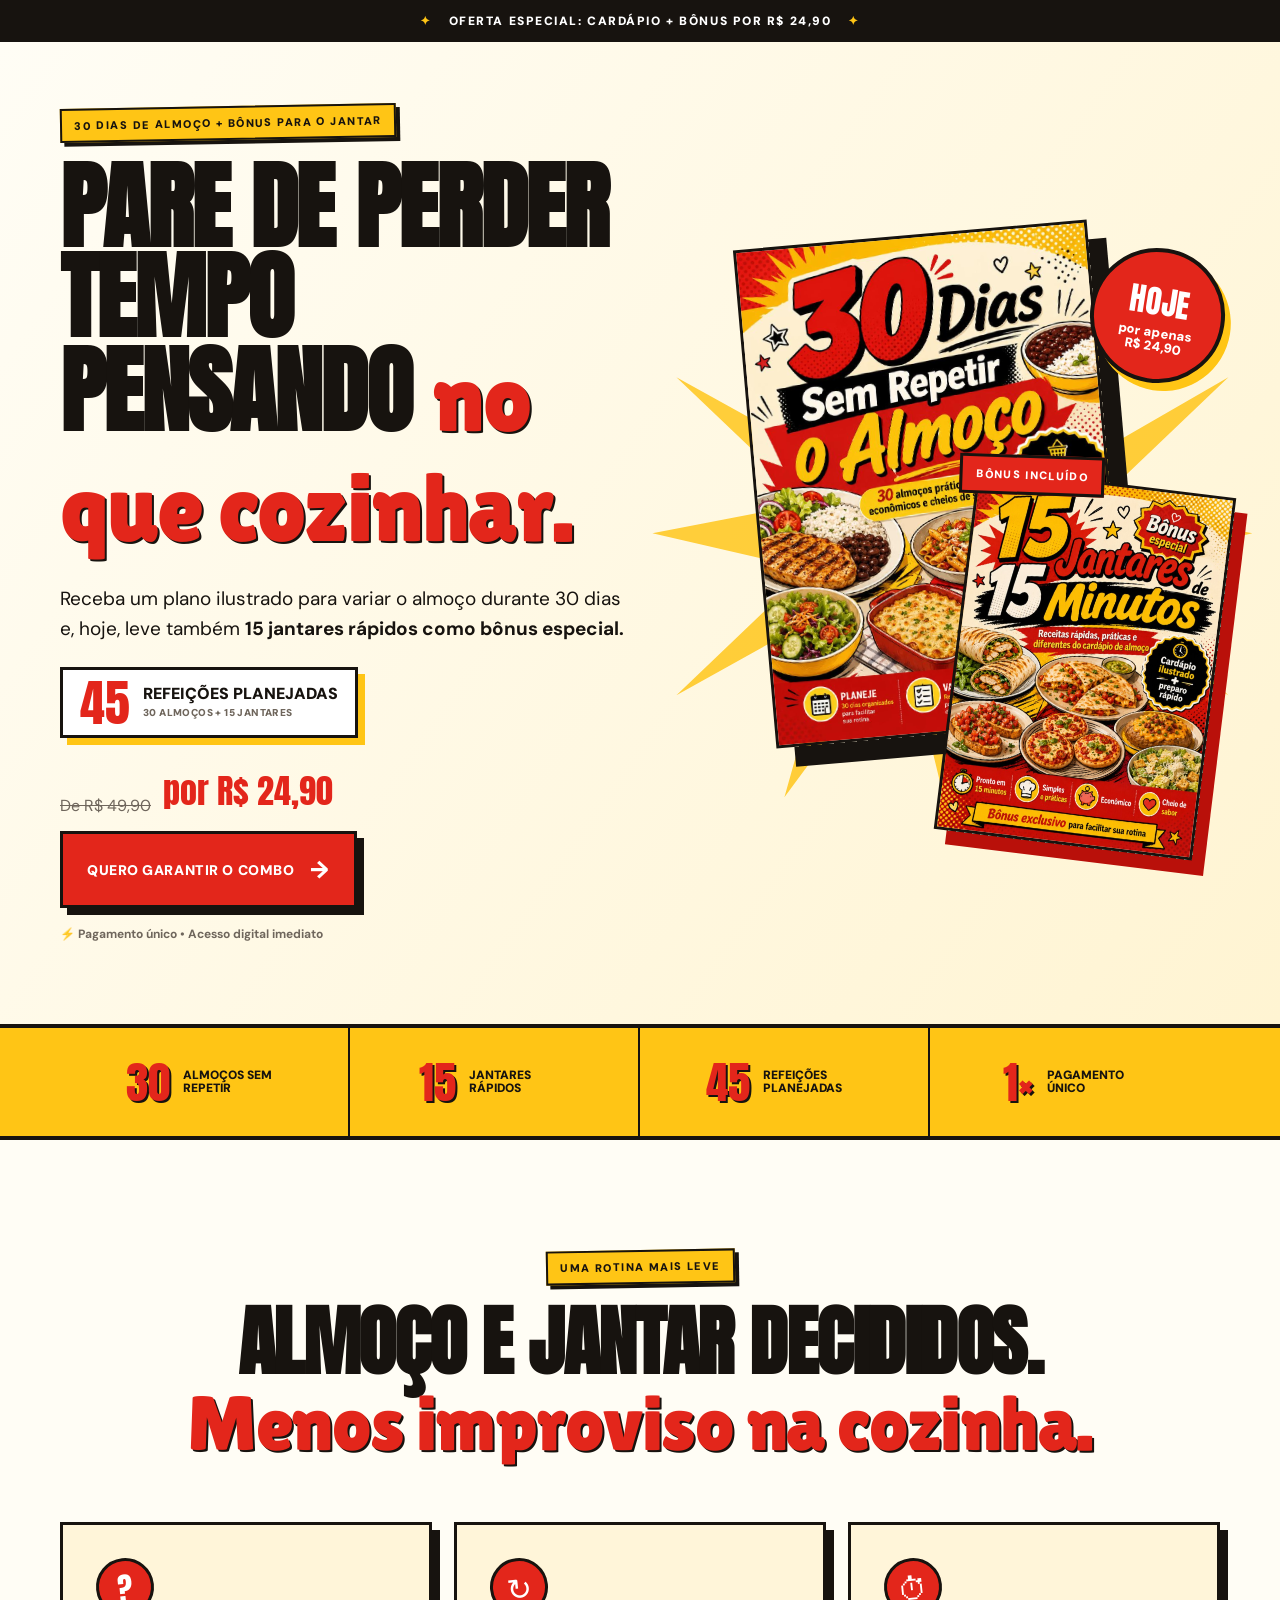
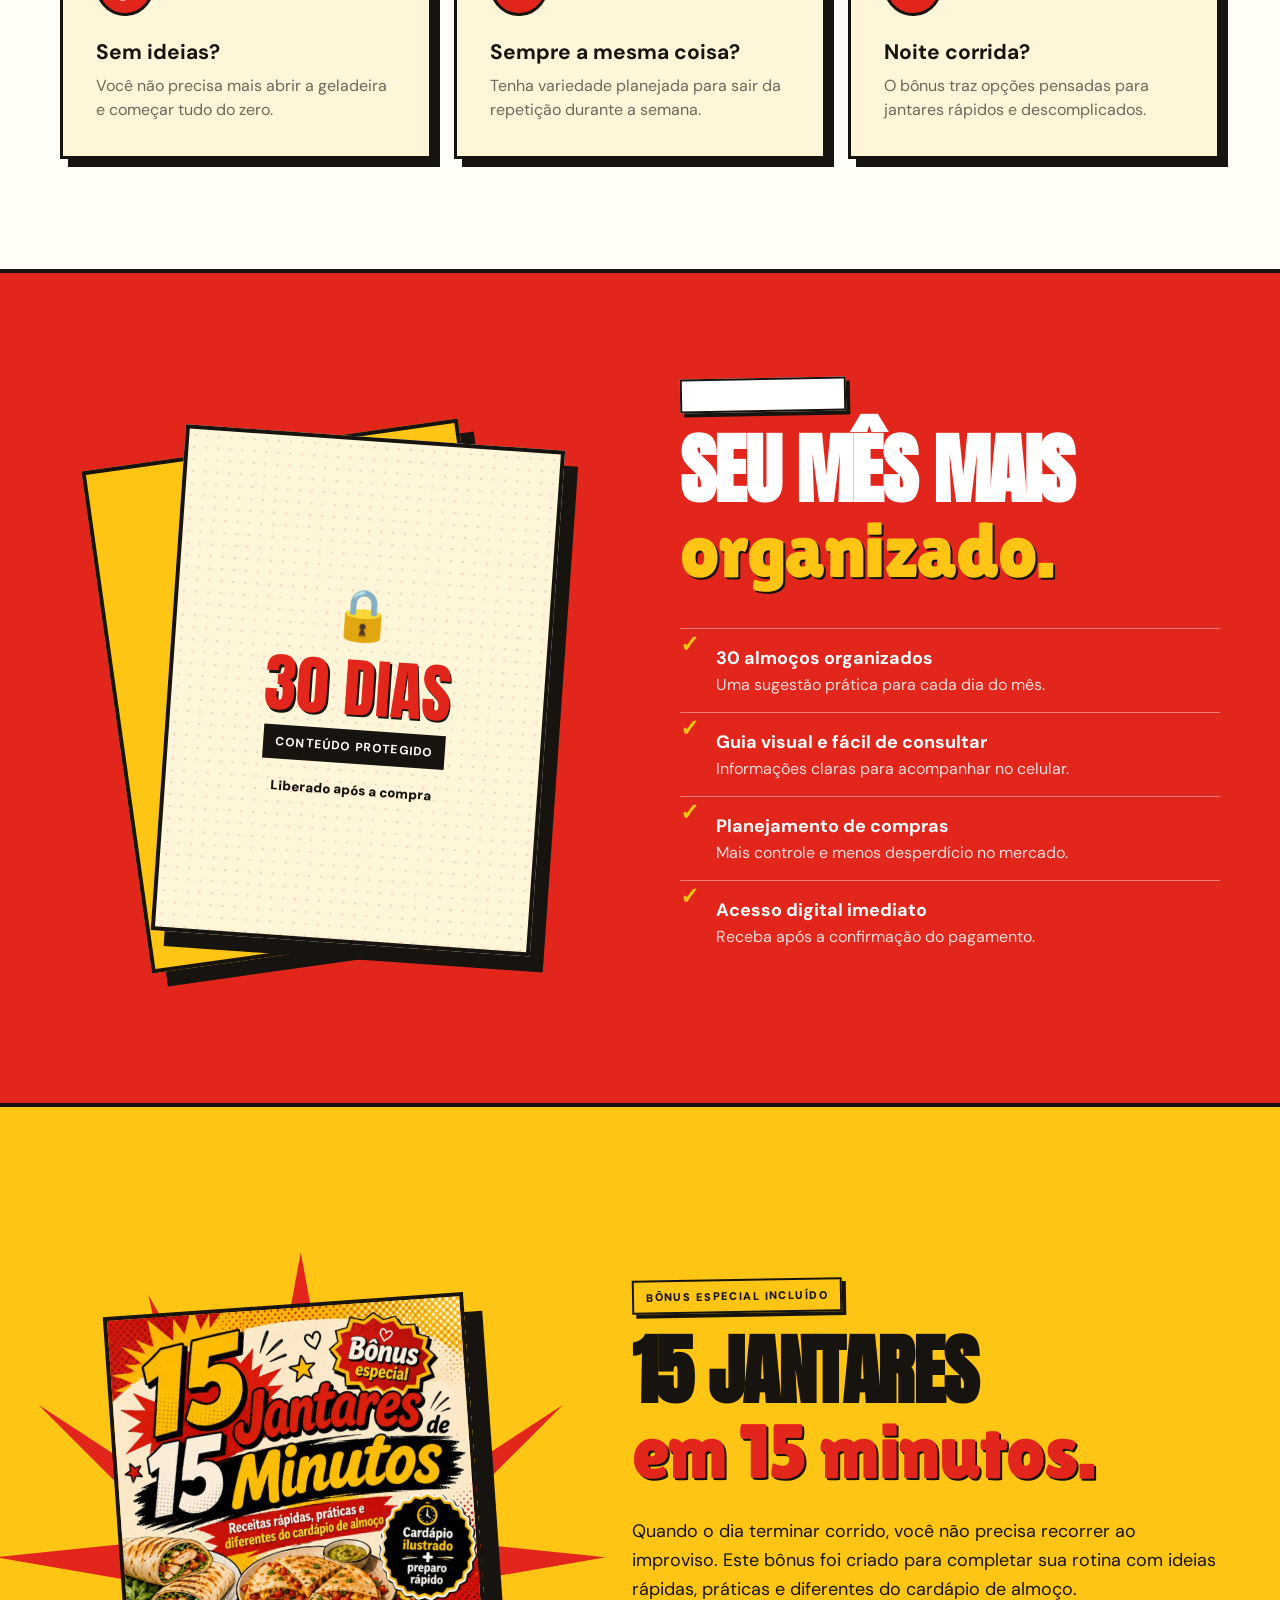
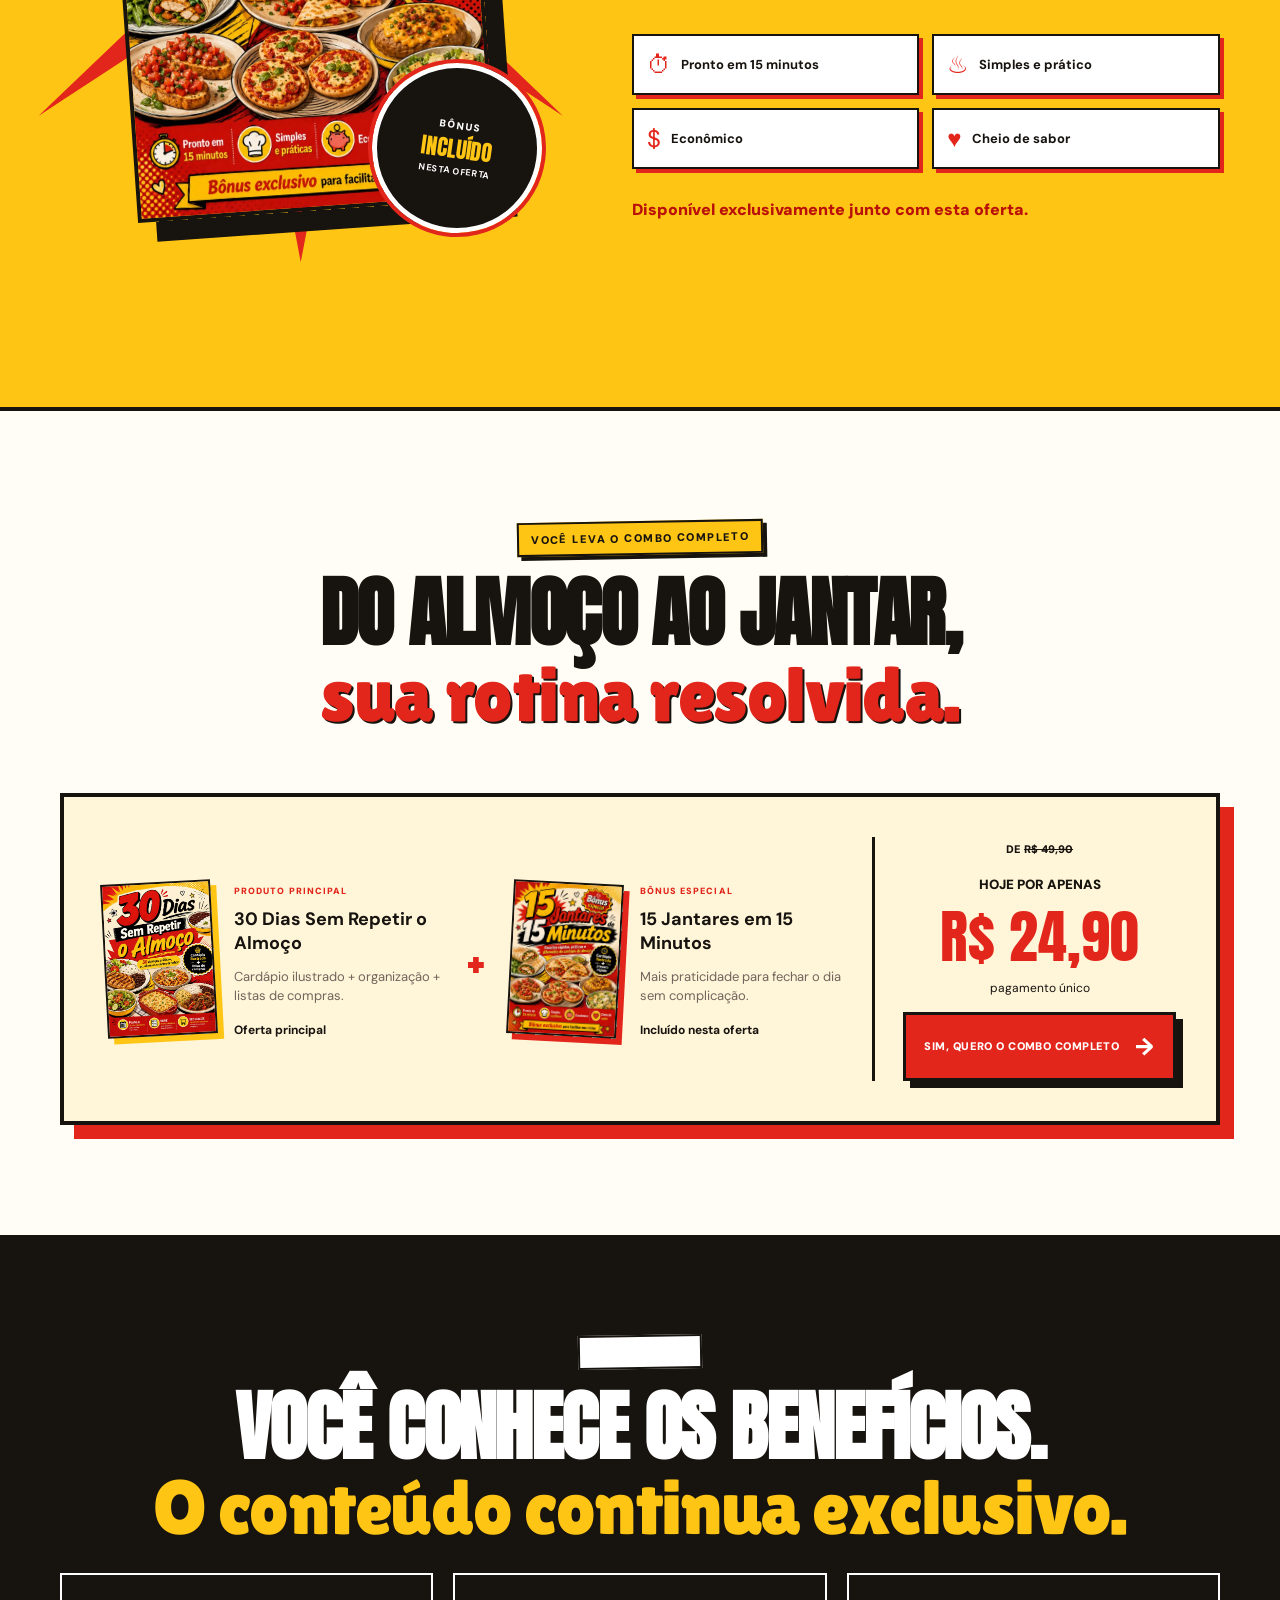
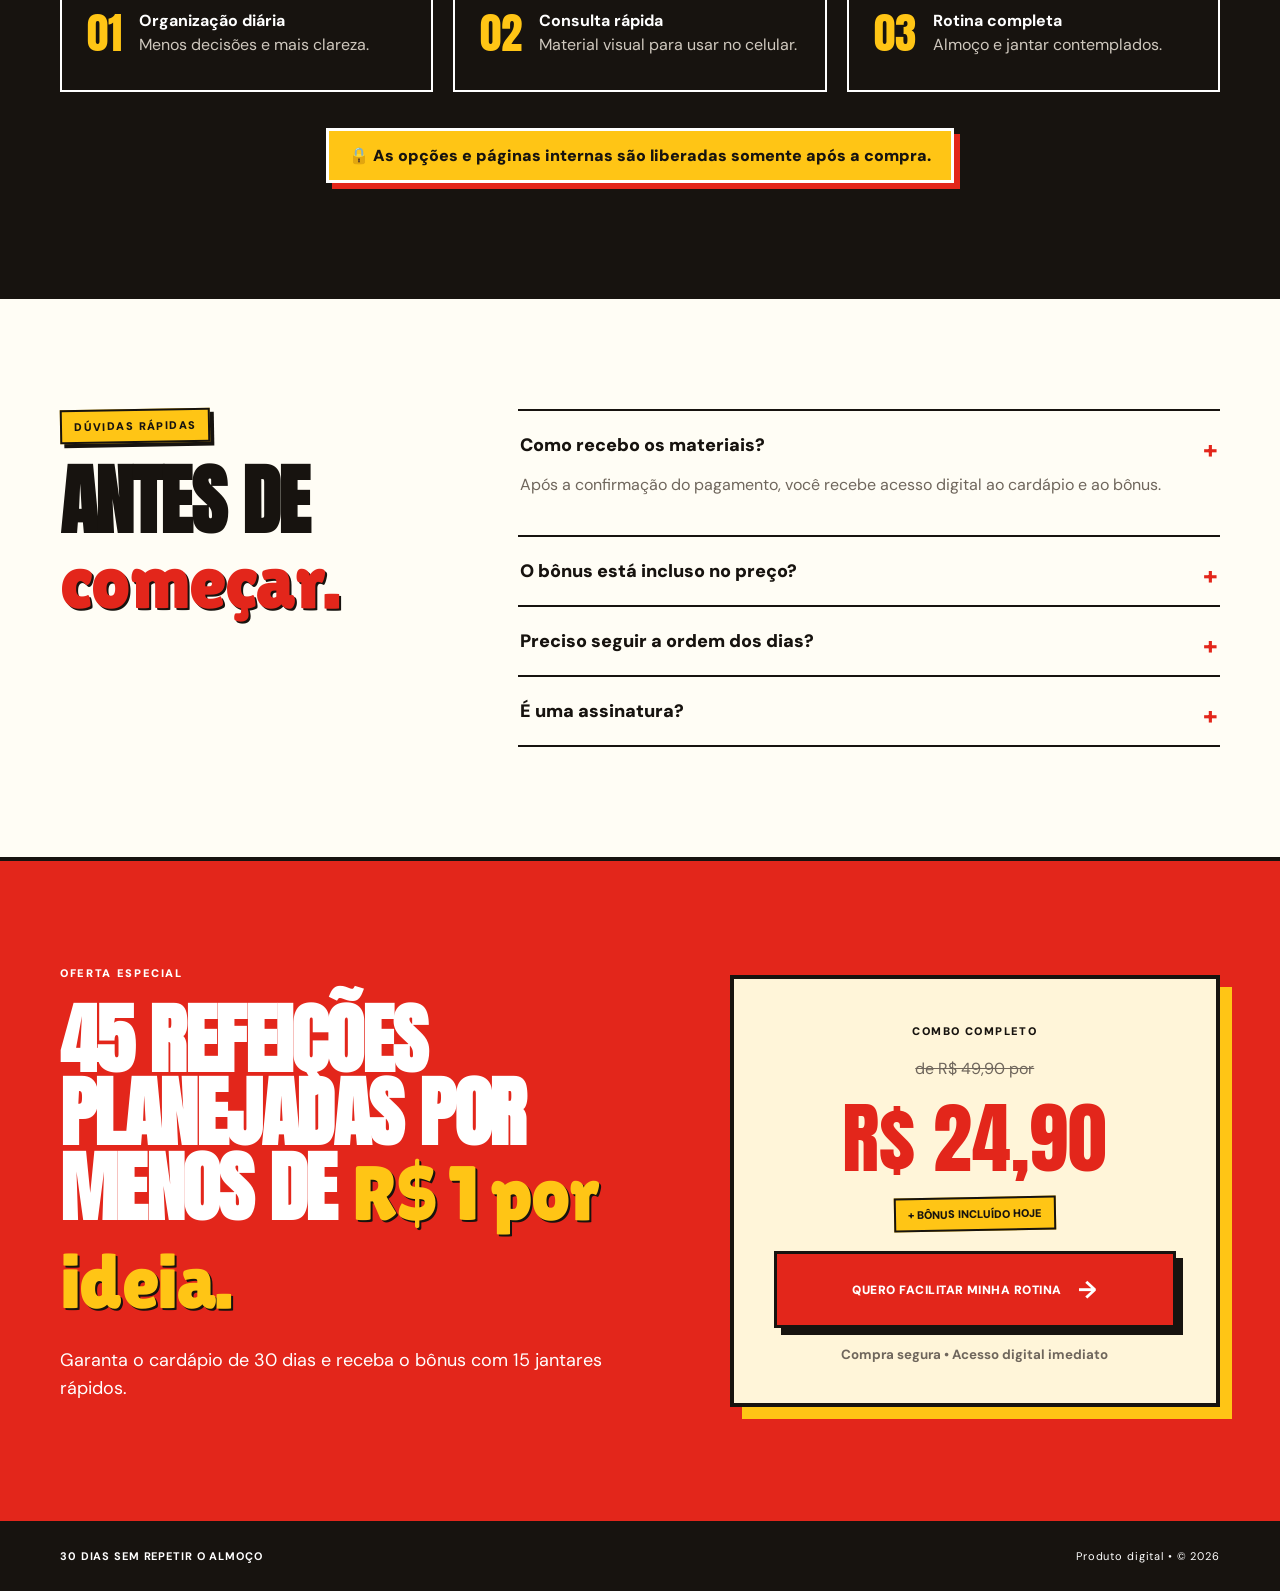
==== index.html @ ffab562c "Update index.html" ====
<!doctype html>
<html lang="pt-BR">
<head>
  <meta charset="UTF-8">
  <meta name="viewport" content="width=device-width,initial-scale=1">
  <meta name="description" content="30 almoços sem repetir + bônus especial com 15 jantares em 15 minutos por R$ 24,90.">
  <meta name="theme-color" content="#e3261b">
  <title>30 Dias Sem Repetir o Almoço + Bônus Especial</title>
  <link rel="stylesheet" href="style.css">
</head>
<body>
  <!-- Meta Pixel Code -->
<script>
!function(f,b,e,v,n,t,s)
{if(f.fbq)return;n=f.fbq=function(){n.callMethod?
n.callMethod.apply(n,arguments):n.queue.push(arguments)};
if(!f._fbq)f._fbq=n;n.push=n;n.loaded=!0;n.version='2.0';
n.queue=[];t=b.createElement(e);t.async=!0;
t.src=v;s=b.getElementsByTagName(e)[0];
s.parentNode.insertBefore(t,s)}(window, document,'script',
'https://connect.facebook.net/en_US/fbevents.js');
fbq('init', '1559883709101573');
fbq('track', 'PageView');
</script>
<noscript><img height="1" width="1" style="display:none"
src="https://www.facebook.com/tr?id=1559883709101573&ev=PageView&noscript=1"
/></noscript>
<!-- End Meta Pixel Code -->
<main>
  <div class="topbar"><span>✦</span> OFERTA ESPECIAL: CARDÁPIO + BÔNUS POR R$ 24,90 <span>✦</span></div>

  <section class="hero">
    <div class="shell hero-grid">
      <div class="hero-copy">
        <div class="eyebrow">30 DIAS DE ALMOÇO + BÔNUS PARA O JANTAR</div>
        <h1>Pare de perder tempo pensando <em>no que cozinhar.</em></h1>
        <p class="lead">Receba um plano ilustrado para variar o almoço durante 30 dias e, hoje, leve também <strong>15 jantares rápidos como bônus especial.</strong></p>
        <div class="bundle-pill"><b>45</b><span>refeições planejadas<br><small>30 almoços + 15 jantares</small></span></div>
        <div class="price-line"><span>De R$ 49,90</span><strong>por R$ 24,90</strong></div>
        <a class="cta" href="https://pay.cakto.com.br/3cv8ib2_1023496" target="" rel="noreferrer">QUERO GARANTIR O COMBO <span>→</span></a>
        <p class="microcopy">⚡ Pagamento único • Acesso digital imediato</p>
      </div>
      <div class="product-stack" aria-label="Cardápio principal e bônus especial">
        <div class="burst"></div>
        <figure class="product main-product"><img src="assets/cardapio-30-dias.jpg" alt="Capa do Cardápio 30 Dias Sem Repetir o Almoço"></figure>
        <figure class="product bonus-product"><span class="gift-label">BÔNUS INCLUÍDO</span><img src="assets/bonus-15-jantares.jpg" alt="Capa do bônus 15 Jantares de 15 Minutos"></figure>
        <div class="today-sticker"><b>HOJE</b><span>por apenas<br>R$ 24,90</span></div>
      </div>
    </div>
  </section>

  <section class="proof-bar"><div class="shell proof-grid"><div><b>30</b><span>almoços sem repetir</span></div><div><b>15</b><span>jantares rápidos</span></div><div><b>45</b><span>refeições planejadas</span></div><div><b>1×</b><span>pagamento único</span></div></div></section>

  <section class="pain shell section">
    <div class="section-kicker">UMA ROTINA MAIS LEVE</div>
    <h2>Almoço e jantar decididos.<br><em>Menos improviso na cozinha.</em></h2>
    <div class="pain-grid"><article><span>?</span><h3>Sem ideias?</h3><p>Você não precisa mais abrir a geladeira e começar tudo do zero.</p></article><article><span>↻</span><h3>Sempre a mesma coisa?</h3><p>Tenha variedade planejada para sair da repetição durante a semana.</p></article><article><span>⏱</span><h3>Noite corrida?</h3><p>O bônus traz opções pensadas para jantares rápidos e descomplicados.</p></article></div>
  </section>

  <section class="inside">
    <div class="shell inside-grid">
      <div class="locked-preview"><div class="sheet sheet-back">CONTEÚDO EXCLUSIVO</div><div class="sheet sheet-front"><span>🔒</span><b>30 DIAS</b><strong>CONTEÚDO PROTEGIDO</strong><small>Liberado após a compra</small></div></div>
      <div><div class="section-kicker light">O QUE VOCÊ RECEBE</div><h2>Seu mês mais<br><em>organizado.</em></h2><ul class="check-list"><li><b>30 almoços organizados</b><span>Uma sugestão prática para cada dia do mês.</span></li><li><b>Guia visual e fácil de consultar</b><span>Informações claras para acompanhar no celular.</span></li><li><b>Planejamento de compras</b><span>Mais controle e menos desperdício no mercado.</span></li><li><b>Acesso digital imediato</b><span>Receba após a confirmação do pagamento.</span></li></ul></div>
    </div>
  </section>

  <section class="bonus-section">
    <div class="shell bonus-grid">
      <div class="bonus-art"><div class="bonus-rays"></div><img src="assets/bonus-15-jantares.jpg" alt="Bônus especial 15 Jantares de 15 Minutos"><div class="free-tag"><span>BÔNUS</span><strong>INCLUÍDO</strong><b>NESTA OFERTA</b></div></div>
      <div class="bonus-copy"><div class="section-kicker">BÔNUS ESPECIAL INCLUÍDO</div><h2>15 jantares<br><em>em 15 minutos.</em></h2><p class="bonus-lead">Quando o dia terminar corrido, você não precisa recorrer ao improviso. Este bônus foi criado para completar sua rotina com ideias rápidas, práticas e diferentes do cardápio de almoço.</p><div class="bonus-benefits"><div><span>⏱</span><b>Pronto em 15 minutos</b></div><div><span>♨</span><b>Simples e prático</b></div><div><span>$</span><b>Econômico</b></div><div><span>♥</span><b>Cheio de sabor</b></div></div><p class="exclusive-note">Disponível exclusivamente junto com esta oferta.</p></div>
    </div>
  </section>

  <section class="bundle section shell">
    <div class="section-kicker">VOCÊ LEVA O COMBO COMPLETO</div><h2>Do almoço ao jantar,<br><em>sua rotina resolvida.</em></h2>
    <div class="bundle-card">
      <div class="bundle-item"><img src="assets/cardapio-30-dias.jpg" alt="Cardápio principal"><div><small>PRODUTO PRINCIPAL</small><h3>30 Dias Sem Repetir o Almoço</h3><p>Cardápio ilustrado + organização + listas de compras.</p><strong>Oferta principal</strong></div></div>
      <div class="plus">+</div>
      <div class="bundle-item bonus"><img src="assets/bonus-15-jantares.jpg" alt="Bônus de jantares"><div><small>BÔNUS ESPECIAL</small><h3>15 Jantares em 15 Minutos</h3><p>Mais praticidade para fechar o dia sem complicação.</p><strong>Incluído nesta oferta</strong></div></div>
      <div class="bundle-total"><span>DE <s>R$ 49,90</s></span><small>HOJE POR APENAS</small><b>R$ 24,90</b><p>pagamento único</p><a class="cta" href="https://pay.cakto.com.br/3cv8ib2_1023496" target="" rel="noreferrer">SIM, QUERO O COMBO COMPLETO <span>→</span></a></div>
    </div>
  </section>

  <section class="protected"><div class="shell"><div class="section-kicker light">SEM SPOILERS</div><h2>Você conhece os benefícios.<br><em>O conteúdo continua exclusivo.</em></h2><div class="feature-grid"><div><b>01</b><span><strong>Organização diária</strong>Menos decisões e mais clareza.</span></div><div><b>02</b><span><strong>Consulta rápida</strong>Material visual para usar no celular.</span></div><div><b>03</b><span><strong>Rotina completa</strong>Almoço e jantar contemplados.</span></div></div><p class="confidential">🔒 As opções e páginas internas são liberadas somente após a compra.</p></div></section>

  <section class="faq shell section"><div><div class="section-kicker">DÚVIDAS RÁPIDAS</div><h2>Antes de<br><em>começar.</em></h2></div><div class="questions"><details open><summary>Como recebo os materiais?</summary><p>Após a confirmação do pagamento, você recebe acesso digital ao cardápio e ao bônus.</p></details><details><summary>O bônus está incluso no preço?</summary><p>Sim. Nesta oferta, o guia “15 Jantares em 15 Minutos” vai incluído sem custo adicional.</p></details><details><summary>Preciso seguir a ordem dos dias?</summary><p>Não. Você pode adaptar o planejamento à rotina e às preferências da sua casa.</p></details><details><summary>É uma assinatura?</summary><p>Não. O pagamento é feito uma única vez.</p></details></div></section>

  <section class="final-cta"><div class="shell final-grid"><div><span class="last-badge">OFERTA ESPECIAL</span><h2>45 refeições planejadas por menos de <em>R$ 1 por ideia.</em></h2><p>Garanta o cardápio de 30 dias e receba o bônus com 15 jantares rápidos.</p></div><div class="buy-box"><span>COMBO COMPLETO</span><div class="old-price">de R$ 49,90 por</div><div class="buy-price">R$ 24,90</div><div class="bonus-included">+ BÔNUS INCLUÍDO HOJE</div><a class="cta" href="https://pay.cakto.com.br/3cv8ib2_1023496" target="" rel="noreferrer">QUERO FACILITAR MINHA ROTINA <b>→</b></a><small>Compra segura • Acesso digital imediato</small></div></div></section>

  <footer><div class="shell"><b>30 DIAS SEM REPETIR O ALMOÇO</b><span>Produto digital • © 2026</span></div></footer>
</main>
</body>
</html>
---- style.css ----
@import url('https://fonts.googleapis.com/css2?family=Anton&family=DM+Sans:wght@400;600;700;800&family=Lilita+One&display=swap');
:root{--red:#e3261b;--red-dark:#b9100a;--yellow:#ffc515;--ink:#17130f;--cream:#fff5d9;--paper:#fffdf5;--muted:#6f665c}*{box-sizing:border-box}html{scroll-behavior:smooth}body{margin:0;background:var(--paper);color:var(--ink);font-family:"DM Sans",sans-serif}main{overflow:hidden}.shell{width:min(1160px,calc(100% - 40px));margin:auto}.topbar{background:var(--ink);color:#fff;text-align:center;font-size:12px;font-weight:900;letter-spacing:.13em;padding:13px}.topbar span{color:var(--yellow);margin:0 12px}.hero{background:linear-gradient(125deg,#fffdf5 0%,#fff4d2 100%);border-bottom:4px solid var(--ink)}.hero-grid{min-height:780px;display:grid;grid-template-columns:1.04fr .96fr;align-items:center;gap:45px;padding-block:64px}.eyebrow,.section-kicker{display:inline-block;background:var(--yellow);border:2px solid var(--ink);box-shadow:4px 4px 0 var(--ink);padding:8px 12px;font-size:11px;font-weight:900;letter-spacing:.13em;transform:rotate(-1deg)}.section-kicker.light{background:#fff}h1,h2{font-family:"Anton",sans-serif;text-transform:uppercase;line-height:.94;letter-spacing:-.02em;margin:22px 0}h1{font-size:clamp(62px,7.5vw,104px)}h2{font-size:clamp(48px,6vw,78px)}h1 em,h2 em{font:400 1em "Lilita One",sans-serif;color:var(--red);text-transform:none;text-shadow:2px 2px 0 var(--ink)}.lead{font-size:19px;line-height:1.55;max-width:600px}.bundle-pill{display:flex;align-items:center;width:max-content;background:#fff;border:3px solid var(--ink);box-shadow:7px 7px 0 var(--yellow);margin:24px 0;padding:10px 17px;gap:13px}.bundle-pill b{font:50px/.9 "Anton";color:var(--red)}.bundle-pill span{font-weight:900;line-height:1.05;text-transform:uppercase}.bundle-pill small{font-size:10px;color:var(--muted);letter-spacing:.04em}.price-line{display:flex;align-items:end;gap:12px;margin:27px 0 15px}.price-line>span{text-decoration:line-through;color:var(--muted)}.price-line strong{font:34px "Anton";color:var(--red)}.cta{display:flex;align-items:center;justify-content:center;gap:16px;width:fit-content;max-width:100%;background:var(--red);color:#fff;text-decoration:none;font-size:14px;font-weight:900;letter-spacing:.04em;padding:20px 24px;border:3px solid var(--ink);box-shadow:7px 7px 0 var(--ink);transition:.18s}.cta:hover{transform:translate(4px,4px);box-shadow:3px 3px 0 var(--ink)}.cta span,.cta b{font-size:24px}.microcopy{font-size:12px;font-weight:700;color:var(--muted);margin:18px 0}.product-stack{height:680px;position:relative;display:flex;align-items:center;justify-content:center}.burst{position:absolute;width:600px;height:600px;background:var(--yellow);clip-path:polygon(50% 0,58% 34%,78% 7%,70% 39%,96% 24%,74% 45%,100% 50%,74% 56%,96% 77%,69% 62%,78% 94%,58% 67%,50% 100%,42% 67%,22% 94%,31% 62%,4% 77%,26% 56%,0 50%,26% 45%,4% 24%,31% 39%,22% 7%,42% 34%);opacity:.82}.product{position:absolute;margin:0}.product img{display:block;width:100%;border:3px solid var(--ink)}.main-product{width:355px;left:13%;top:6%;transform:rotate(-5deg);z-index:2}.main-product img{box-shadow:18px 20px 0 var(--ink)}.bonus-product{width:260px;right:1%;bottom:4%;transform:rotate(7deg);z-index:3}.bonus-product img{box-shadow:13px 14px 0 var(--red-dark)}.gift-label{position:absolute;top:-18px;left:-18px;z-index:4;background:var(--red);color:#fff;border:3px solid var(--ink);padding:10px 14px;font-weight:900;font-size:11px;letter-spacing:.12em;transform:rotate(-5deg)}.today-sticker{position:absolute;right:-5px;top:8%;z-index:5;width:135px;height:135px;border-radius:50%;background:var(--red);color:#fff;border:4px solid var(--ink);box-shadow:7px 7px 0 var(--yellow);display:flex;flex-direction:column;align-items:center;justify-content:center;transform:rotate(9deg);text-align:center}.today-sticker b{font:32px "Anton"}.today-sticker span{font-size:13px;font-weight:900;line-height:1.05}.proof-bar{background:var(--yellow);border-bottom:4px solid var(--ink)}.proof-grid{display:grid;grid-template-columns:repeat(4,1fr)}.proof-grid>div{display:flex;align-items:center;justify-content:center;gap:13px;padding:20px;border-right:2px solid var(--ink)}.proof-grid>div:last-child{border:0}.proof-grid b{font:45px "Anton";color:var(--red);text-shadow:2px 2px 0 var(--ink)}.proof-grid span{max-width:100px;font-weight:900;font-size:12px;line-height:1.08;text-transform:uppercase}.section{padding:110px 0}.pain{text-align:center}.pain-grid{display:grid;grid-template-columns:repeat(3,1fr);gap:22px;margin-top:55px;text-align:left}.pain-grid article{background:var(--cream);border:3px solid var(--ink);padding:33px;box-shadow:8px 8px 0 var(--ink)}.pain-grid article>span{display:grid;place-items:center;width:58px;height:58px;background:var(--red);color:#fff;border:3px solid var(--ink);border-radius:50%;font:30px "Anton";transform:rotate(-6deg)}.pain-grid h3{font-size:21px;margin:22px 0 8px}.pain-grid p{color:var(--muted);line-height:1.55;margin:0}.inside{background:var(--red);color:#fff;border-block:4px solid var(--ink);padding:105px 0}.inside-grid{display:grid;grid-template-columns:1fr 1fr;align-items:center;gap:80px}.inside h2 em{color:var(--yellow)}.locked-preview{height:590px;position:relative;display:grid;place-items:center}.sheet{position:absolute;width:380px;max-width:78%;aspect-ratio:3/4;border:4px solid var(--ink);box-shadow:14px 15px 0 var(--ink);display:flex;flex-direction:column;align-items:center;justify-content:center;text-align:center}.sheet-back{background:var(--yellow);color:var(--ink);font:24px "Anton";letter-spacing:.07em;transform:rotate(-8deg) translate(-26px,4px)}.sheet-front{background:var(--cream);color:var(--ink);transform:rotate(4deg) translate(28px);background-image:radial-gradient(rgba(227,38,27,.18) 1.5px,transparent 1.5px);background-size:12px 12px}.sheet-front>span{font-size:50px}.sheet-front b{font:64px/.9 "Anton";color:var(--red);text-shadow:2px 2px 0 var(--ink);margin:12px}.sheet-front strong{background:var(--ink);color:#fff;padding:9px 12px;font-size:12px;letter-spacing:.1em}.sheet-front small{font-weight:900;margin-top:18px}.check-list{list-style:none;padding:0;margin:34px 0}.check-list li{position:relative;border-top:1px solid rgba(255,255,255,.4);padding:17px 0 17px 36px;display:grid;gap:4px}.check-list li:before{content:"✓";position:absolute;left:0;color:var(--yellow);font-size:23px;font-weight:900}.check-list b{font-size:18px}.check-list span{opacity:.85}.bonus-section{background:var(--yellow);border-bottom:4px solid var(--ink);padding:105px 0;position:relative}.bonus-grid{display:grid;grid-template-columns:.9fr 1.1fr;align-items:center;gap:90px}.bonus-art{height:690px;display:grid;place-items:center;position:relative}.bonus-rays{position:absolute;width:610px;height:610px;background:var(--red);clip-path:polygon(50% 0,57% 38%,75% 7%,67% 42%,93% 25%,71% 47%,100% 50%,71% 55%,93% 76%,67% 59%,75% 93%,57% 63%,50% 100%,43% 63%,25% 93%,33% 59%,7% 76%,29% 55%,0 50%,29% 47%,7% 25%,33% 42%,25% 7%,43% 38%)}.bonus-art img{position:relative;width:390px;max-width:75%;border:4px solid var(--ink);box-shadow:18px 20px 0 var(--ink);transform:rotate(-4deg)}.free-tag{position:absolute;right:0;bottom:10%;width:170px;height:170px;background:var(--ink);color:#fff;border:5px solid #fff;outline:4px solid var(--red);border-radius:50%;display:flex;flex-direction:column;align-items:center;justify-content:center;transform:rotate(8deg);z-index:2}.free-tag span{font-size:10px;font-weight:900;letter-spacing:.12em}.free-tag b{text-decoration:line-through;color:#bbb}.free-tag strong{color:var(--yellow);font:22px "Anton"}.bonus-copy h2 em{color:var(--red)}.bonus-lead{font-size:18px;line-height:1.6}.bonus-benefits{display:grid;grid-template-columns:1fr 1fr;gap:13px;margin:30px 0}.bonus-benefits>div{background:#fff;border:2px solid var(--ink);padding:13px;display:flex;align-items:center;gap:10px;box-shadow:4px 4px 0 var(--red)}.bonus-benefits span{font-size:24px;color:var(--red)}.bonus-benefits b{font-size:13px}.exclusive-note{font-weight:900;color:var(--red-dark)}.bundle{text-align:center}.bundle-card{background:var(--cream);border:4px solid var(--ink);box-shadow:14px 14px 0 var(--red);padding:40px;margin-top:55px;display:grid;grid-template-columns:1fr auto 1fr .9fr;align-items:center;gap:25px;text-align:left}.bundle-item{display:grid;grid-template-columns:110px 1fr;gap:20px;align-items:center}.bundle-item img{width:110px;border:2px solid var(--ink);box-shadow:6px 6px 0 var(--yellow);transform:rotate(-3deg)}.bundle-item.bonus img{transform:rotate(3deg);box-shadow:6px 6px 0 var(--red)}.bundle-item small{font-size:9px;font-weight:900;letter-spacing:.12em;color:var(--red)}.bundle-item h3{font-size:18px;margin:8px 0}.bundle-item p{font-size:13px;color:var(--muted);line-height:1.4}.bundle-item strong{font-size:12px}.plus{font:50px "Anton";color:var(--red)}.bundle-total{border-left:3px solid var(--ink);padding-left:28px;text-align:center}.bundle-total>span{font-size:11px;font-weight:900}.bundle-total small{display:block;margin-top:18px;font-weight:900}.bundle-total>b{display:block;font:58px "Anton";color:var(--red)}.bundle-total p{margin:0 0 16px;font-size:12px}.bundle-total .cta{font-size:11px;padding:16px 12px;width:100%}.protected{background:var(--ink);color:#fff;text-align:center;padding:100px 0}.protected h2 em{color:var(--yellow)}.feature-grid{display:grid;grid-template-columns:repeat(3,1fr);gap:20px}.feature-grid>div{border:2px solid #fff;padding:25px;text-align:left;display:flex;align-items:center;gap:17px}.feature-grid b{font:43px "Anton";color:var(--yellow)}.feature-grid span{display:grid;color:#cfc8be;gap:3px}.feature-grid strong{color:#fff}.confidential{display:inline-block;background:var(--yellow);color:var(--ink);border:3px solid #fff;box-shadow:6px 6px 0 var(--red);padding:14px 20px;margin-top:36px;font-weight:900}.faq{display:grid;grid-template-columns:.7fr 1.3fr;gap:80px}.questions details{border-top:2px solid var(--ink);padding:22px 2px}.questions details:last-child{border-bottom:2px solid var(--ink)}summary{font-size:18px;font-weight:900;cursor:pointer;list-style:none}summary:after{content:"+";float:right;color:var(--red);font-size:25px}.questions p{color:var(--muted);line-height:1.55}.final-cta{background:var(--red);color:#fff;border-top:4px solid var(--ink);padding:100px 0}.final-grid{display:grid;grid-template-columns:1.1fr .9fr;align-items:center;gap:70px}.final-cta h2 em{color:var(--yellow)}.final-cta p{font-size:18px;line-height:1.55}.last-badge{font-size:11px;font-weight:900;letter-spacing:.15em}.buy-box{background:var(--cream);color:var(--ink);border:4px solid var(--ink);box-shadow:12px 12px 0 var(--yellow);padding:40px;text-align:center}.buy-box>span{font-size:11px;font-weight:900;letter-spacing:.13em}.old-price{text-decoration:line-through;color:var(--muted);margin-top:18px}.buy-price{font:78px "Anton";color:var(--red)}.bonus-included{background:var(--yellow);border:2px solid var(--ink);display:inline-block;padding:8px 12px;font-size:11px;font-weight:900;margin-bottom:20px;transform:rotate(-1deg)}.buy-box .cta{width:100%;font-size:12px}.buy-box small{display:block;margin-top:18px;color:var(--muted);font-weight:700}footer{background:var(--ink);color:#fff;padding:28px}footer .shell{display:flex;justify-content:space-between;gap:20px;font-size:11px;letter-spacing:.08em}
@media(max-width:950px){.hero-grid,.inside-grid,.bonus-grid,.final-grid{grid-template-columns:1fr}.hero-copy,.inside-grid>div:last-child,.bonus-copy{text-align:center}.lead{margin-inline:auto}.bundle-pill,.price-line,.cta{margin-inline:auto}.product-stack{height:680px;max-width:620px;width:100%;margin:auto}.proof-grid{grid-template-columns:1fr 1fr}.proof-grid>div:nth-child(2){border-right:0}.bundle-card{grid-template-columns:1fr 1fr}.bundle-total{grid-column:1/-1;border-left:0;border-top:3px solid var(--ink);padding:25px 0 0}.faq{grid-template-columns:1fr;gap:30px}.bonus-art{height:650px}.bonus-benefits{text-align:left}}
@media(max-width:620px){.shell{width:min(100% - 28px,1160px)}.topbar{font-size:9px}.topbar span{display:none}.hero-grid{padding:50px 0}h1{font-size:56px}.lead{font-size:17px}.bundle-pill{width:100%;justify-content:center}.product-stack{height:500px}.burst{width:420px;height:420px}.main-product{width:250px;left:5%}.bonus-product{width:175px;right:1%;bottom:5%}.today-sticker{width:105px;height:105px;right:-5px}.today-sticker b{font-size:25px}.today-sticker span{font-size:10px}.proof-grid{grid-template-columns:1fr}.proof-grid>div{border-right:0;border-bottom:2px solid var(--ink);padding:12px}.section,.inside,.bonus-section,.protected,.final-cta{padding:78px 0}.pain-grid{grid-template-columns:1fr}.inside h2,.bonus-copy h2,.protected h2,.final-cta h2,.bundle h2{font-size:46px}.locked-preview{height:470px}.sheet{width:290px}.sheet-front b{font-size:48px}.bonus-art{height:510px}.bonus-rays{width:430px;height:430px}.bonus-art img{width:285px}.free-tag{width:125px;height:125px;right:-2%;bottom:8%}.free-tag strong{font-size:17px}.bonus-benefits{grid-template-columns:1fr}.bundle-card{grid-template-columns:1fr;padding:28px 20px}.bundle-item{grid-template-columns:90px 1fr}.bundle-item img{width:90px}.plus{text-align:center}.feature-grid{grid-template-columns:1fr}.confidential{font-size:11px}.buy-box{padding:30px 18px}.buy-price{font-size:65px}footer .shell{flex-direction:column;text-align:center}}
.free-tag b{text-decoration:none;color:#fff;font-size:9px;letter-spacing:.08em}
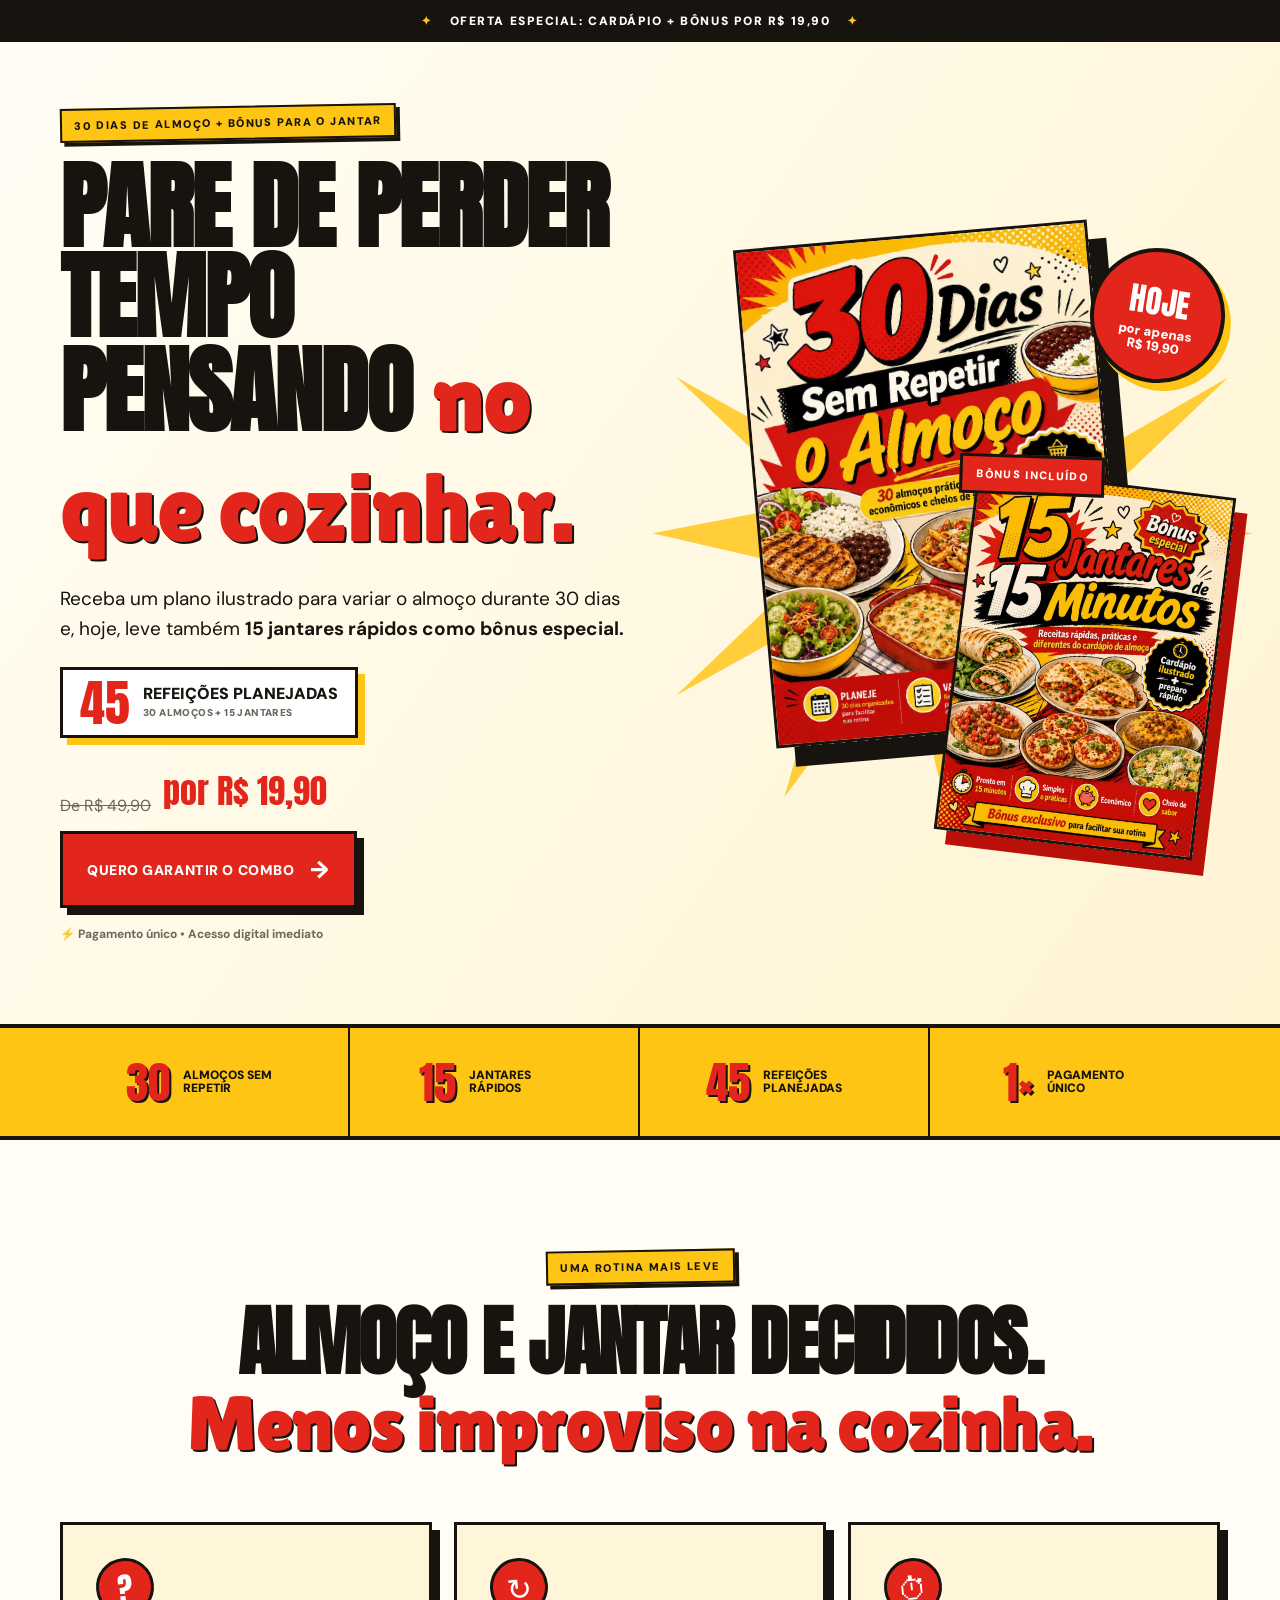
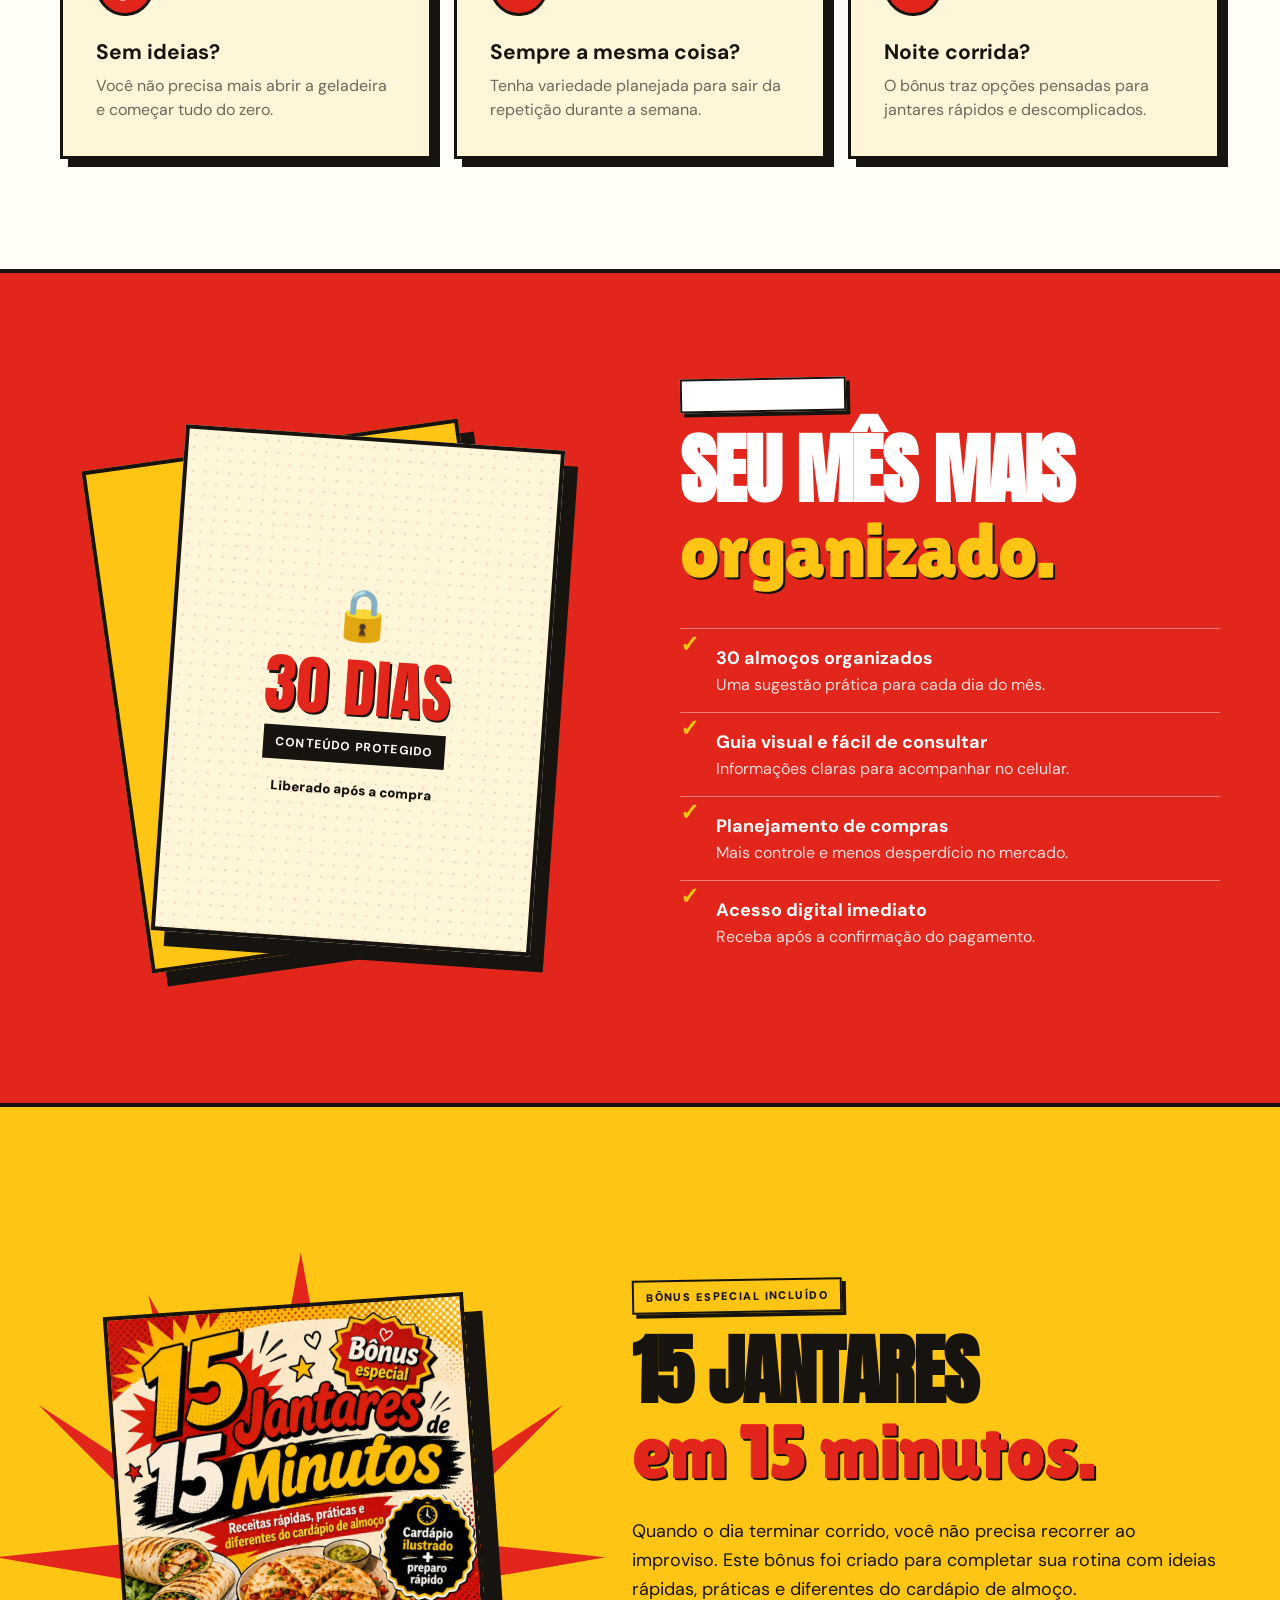
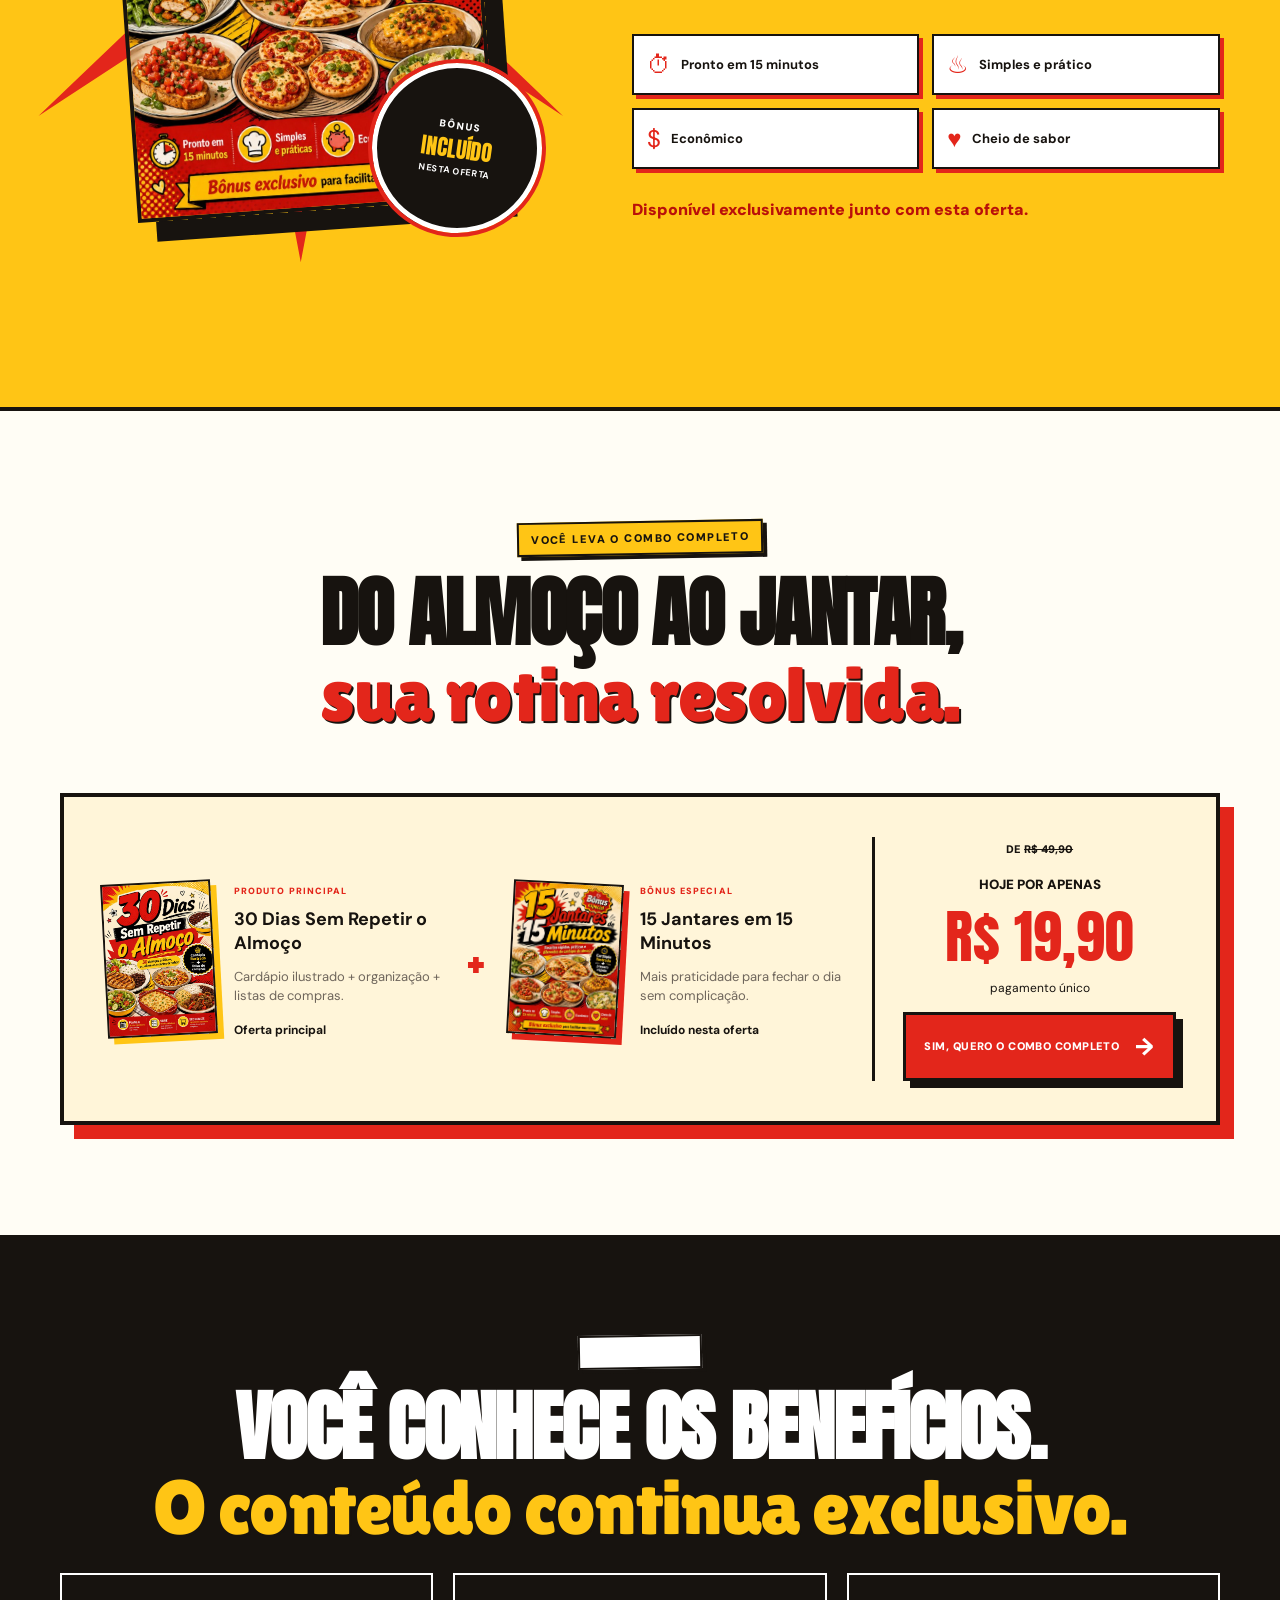
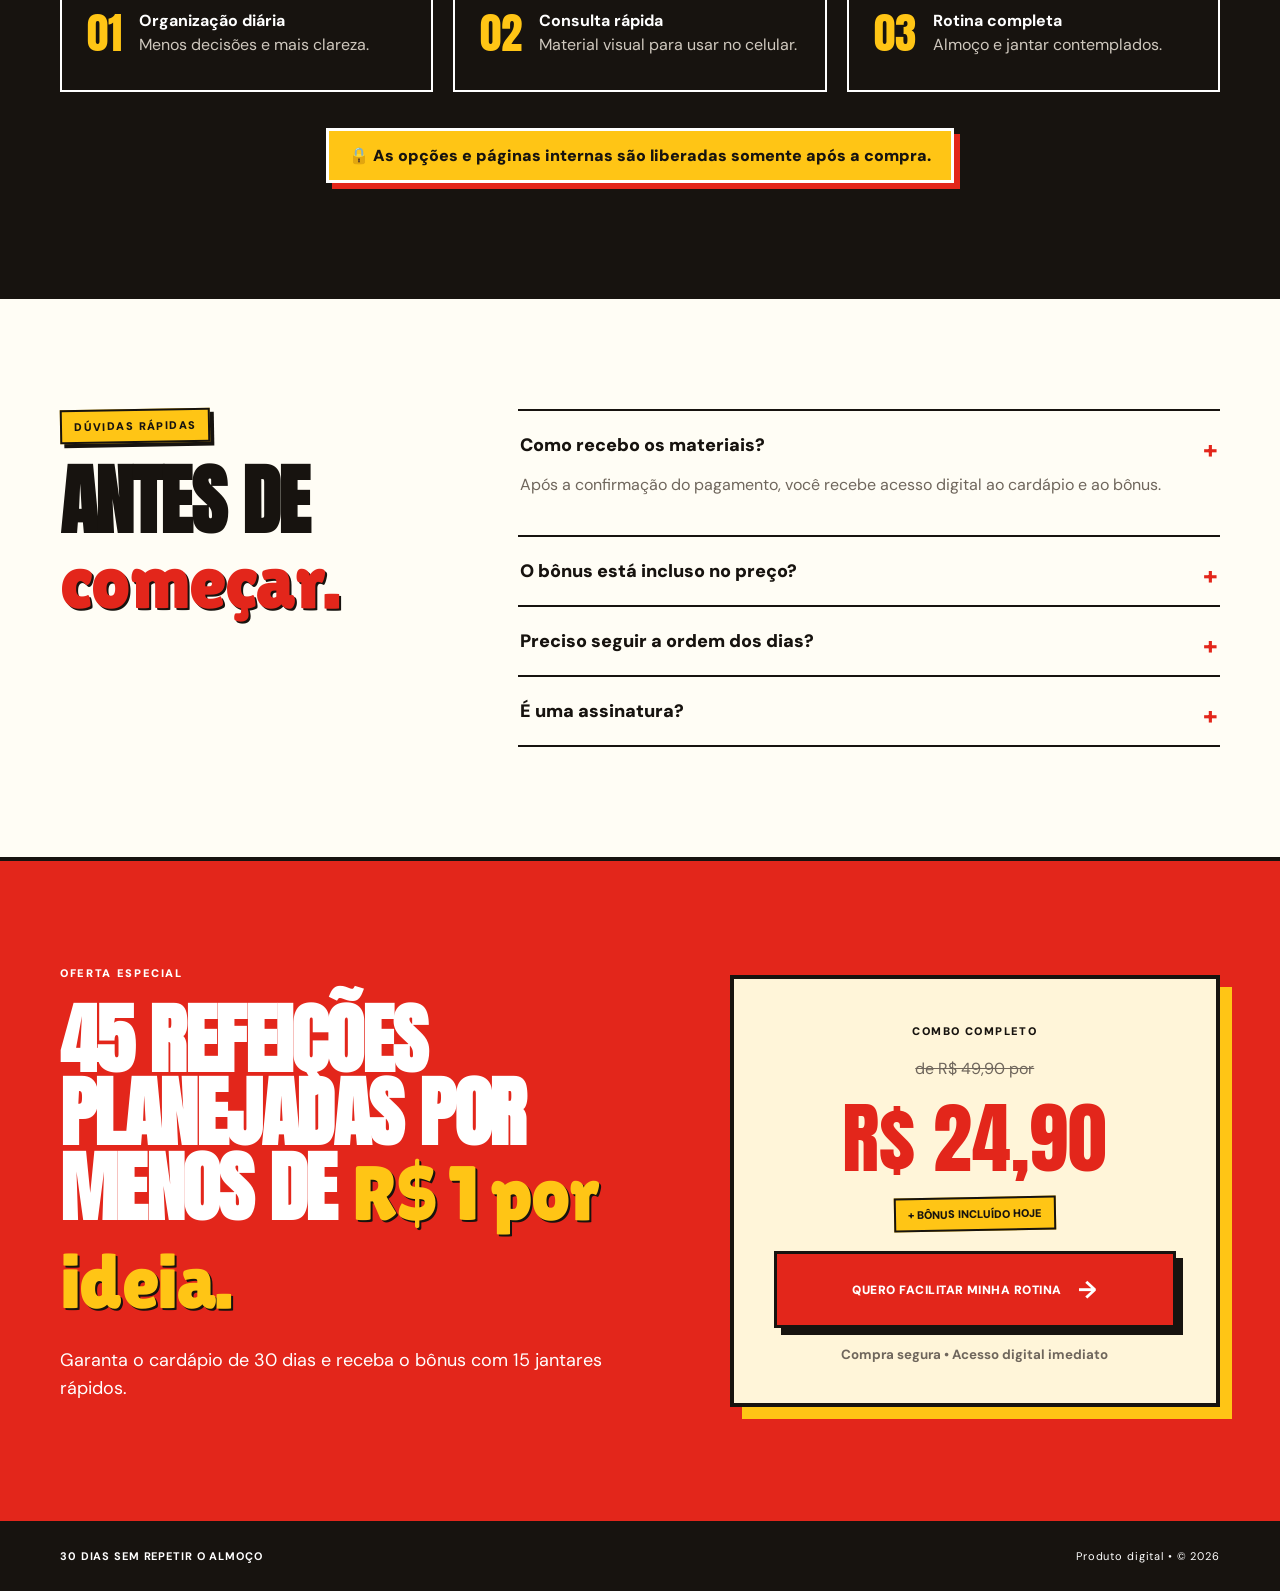
==== commit 37162d0b: "Update pricing from R$ 24,90 to R$ 19,90" ====
--- a/index.html
+++ b/index.html
@@ -27,7 +27,7 @@
 /></noscript>
 <!-- End Meta Pixel Code -->
 <main>
-  <div class="topbar"><span>✦</span> OFERTA ESPECIAL: CARDÁPIO + BÔNUS POR R$ 24,90 <span>✦</span></div>
+  <div class="topbar"><span>✦</span> OFERTA ESPECIAL: CARDÁPIO + BÔNUS POR R$ 19,90 <span>✦</span></div>
 
   <section class="hero">
     <div class="shell hero-grid">
@@ -36,7 +36,7 @@
         <h1>Pare de perder tempo pensando <em>no que cozinhar.</em></h1>
         <p class="lead">Receba um plano ilustrado para variar o almoço durante 30 dias e, hoje, leve também <strong>15 jantares rápidos como bônus especial.</strong></p>
         <div class="bundle-pill"><b>45</b><span>refeições planejadas<br><small>30 almoços + 15 jantares</small></span></div>
-        <div class="price-line"><span>De R$ 49,90</span><strong>por R$ 24,90</strong></div>
+        <div class="price-line"><span>De R$ 49,90</span><strong>por R$ 19,90</strong></div>
         <a class="cta" href="https://pay.cakto.com.br/3cv8ib2_1023496" target="" rel="noreferrer">QUERO GARANTIR O COMBO <span>→</span></a>
         <p class="microcopy">⚡ Pagamento único • Acesso digital imediato</p>
       </div>
@@ -44,7 +44,7 @@
         <div class="burst"></div>
         <figure class="product main-product"><img src="assets/cardapio-30-dias.jpg" alt="Capa do Cardápio 30 Dias Sem Repetir o Almoço"></figure>
         <figure class="product bonus-product"><span class="gift-label">BÔNUS INCLUÍDO</span><img src="assets/bonus-15-jantares.jpg" alt="Capa do bônus 15 Jantares de 15 Minutos"></figure>
-        <div class="today-sticker"><b>HOJE</b><span>por apenas<br>R$ 24,90</span></div>
+        <div class="today-sticker"><b>HOJE</b><span>por apenas<br>R$ 19,90</span></div>
       </div>
     </div>
   </section>
@@ -77,7 +77,7 @@
       <div class="bundle-item"><img src="assets/cardapio-30-dias.jpg" alt="Cardápio principal"><div><small>PRODUTO PRINCIPAL</small><h3>30 Dias Sem Repetir o Almoço</h3><p>Cardápio ilustrado + organização + listas de compras.</p><strong>Oferta principal</strong></div></div>
       <div class="plus">+</div>
       <div class="bundle-item bonus"><img src="assets/bonus-15-jantares.jpg" alt="Bônus de jantares"><div><small>BÔNUS ESPECIAL</small><h3>15 Jantares em 15 Minutos</h3><p>Mais praticidade para fechar o dia sem complicação.</p><strong>Incluído nesta oferta</strong></div></div>
-      <div class="bundle-total"><span>DE <s>R$ 49,90</s></span><small>HOJE POR APENAS</small><b>R$ 24,90</b><p>pagamento único</p><a class="cta" href="https://pay.cakto.com.br/3cv8ib2_1023496" target="" rel="noreferrer">SIM, QUERO O COMBO COMPLETO <span>→</span></a></div>
+      <div class="bundle-total"><span>DE <s>R$ 49,90</s></span><small>HOJE POR APENAS</small><b>R$ 19,90</b><p>pagamento único</p><a class="cta" href="https://pay.cakto.com.br/3cv8ib2_1023496" target="" rel="noreferrer">SIM, QUERO O COMBO COMPLETO <span>→</span></a></div>
     </div>
   </section>
 
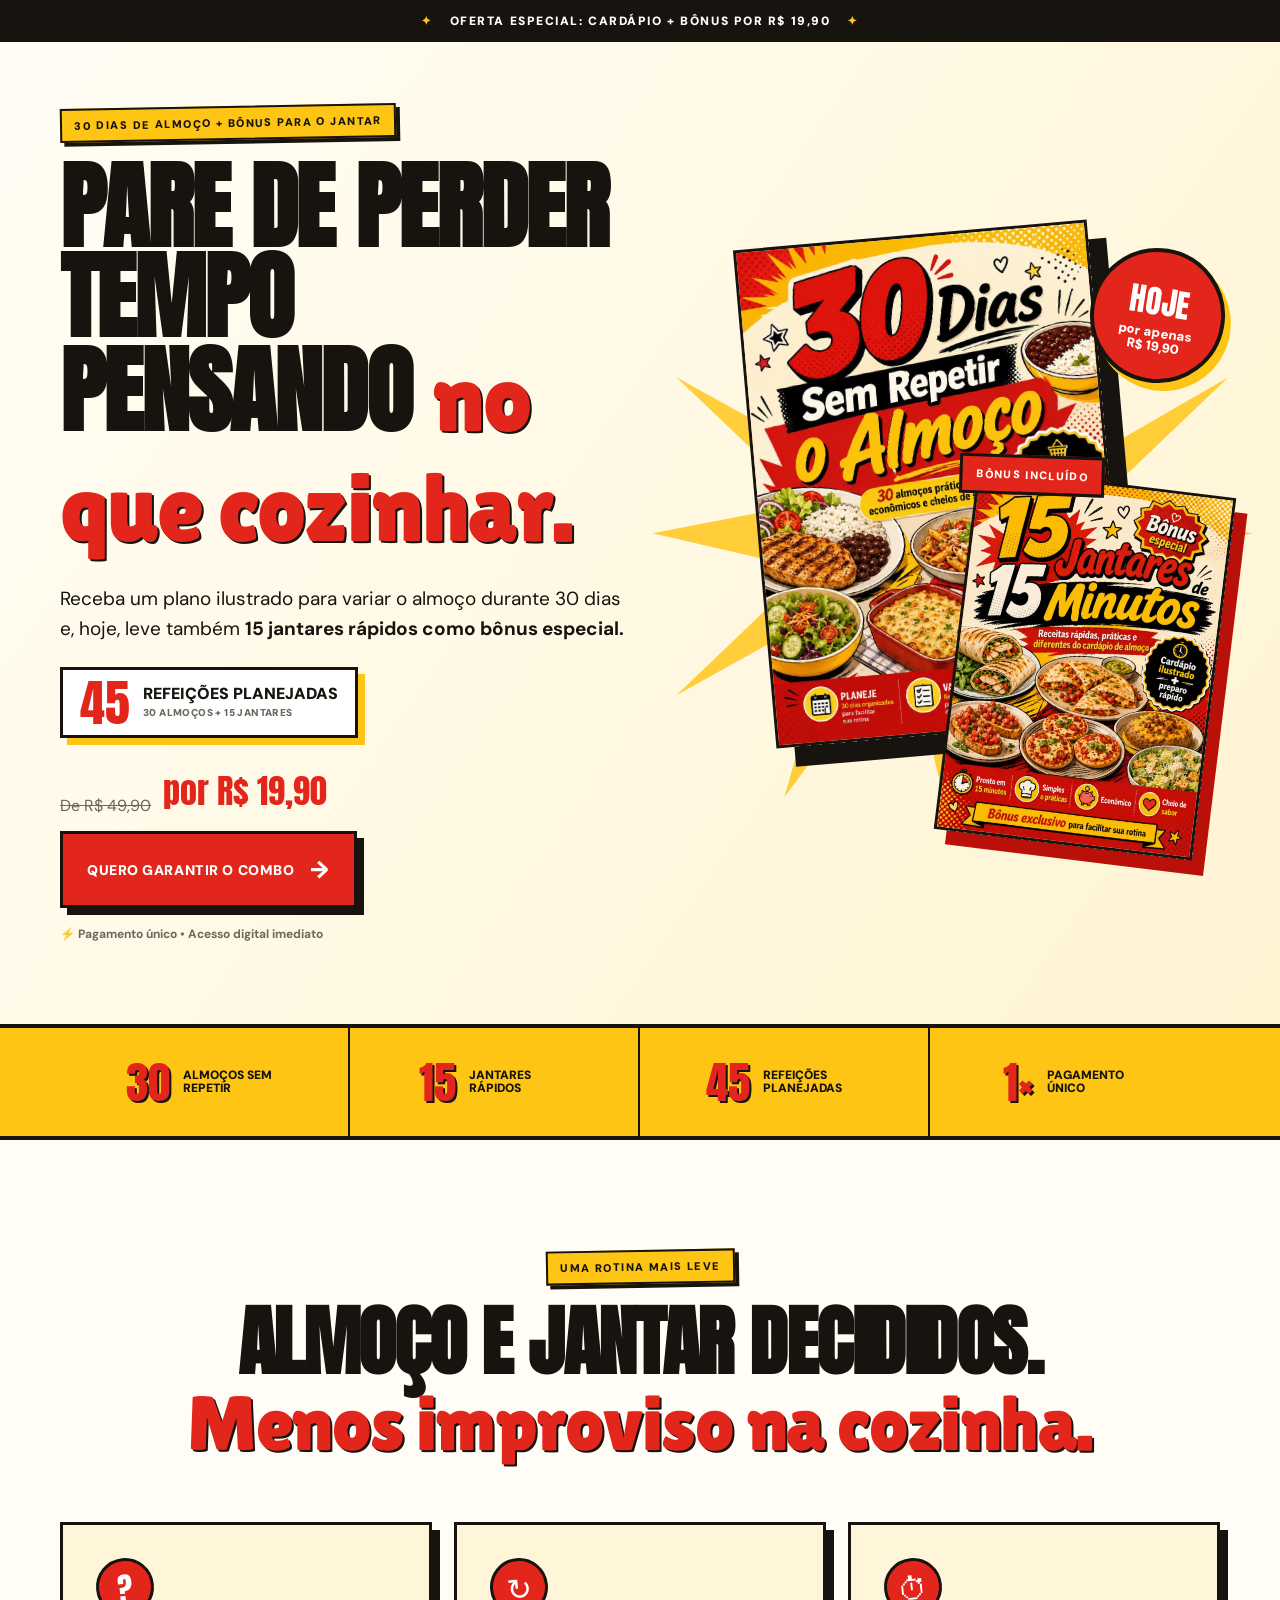
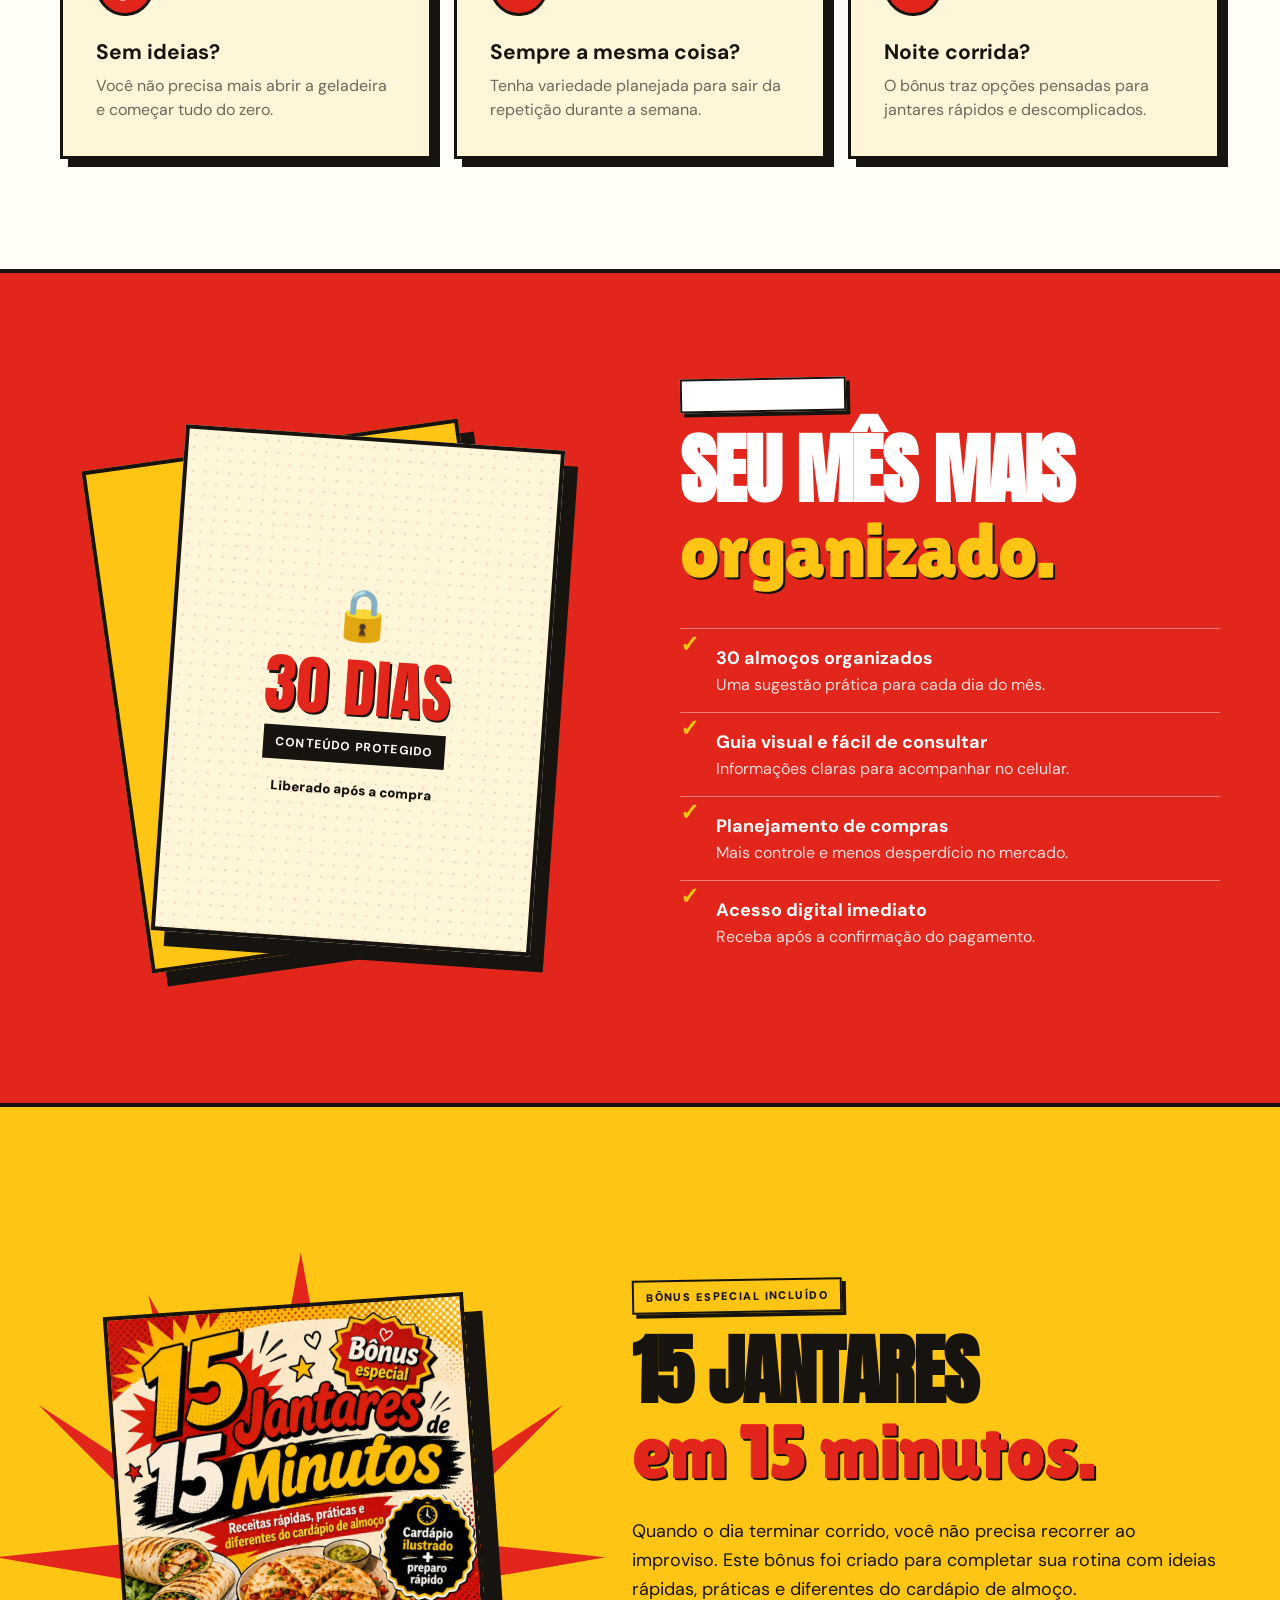
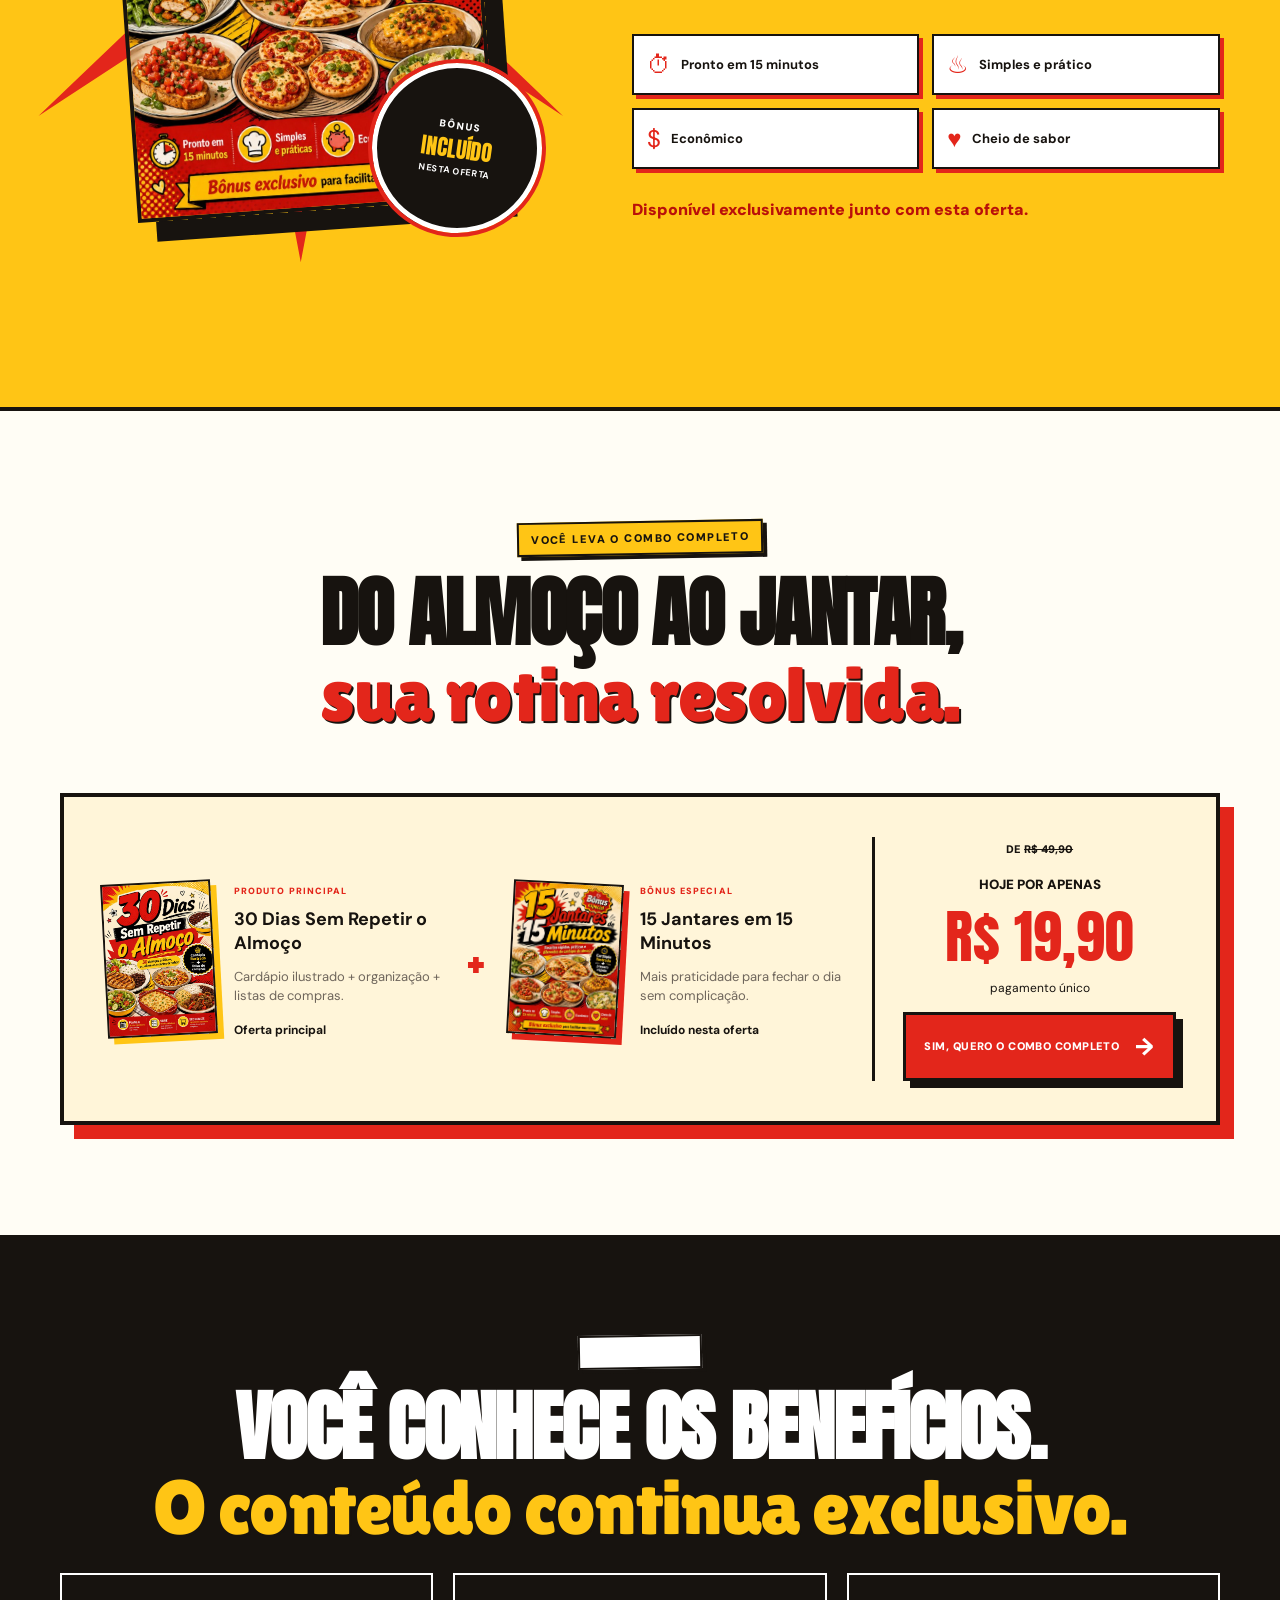
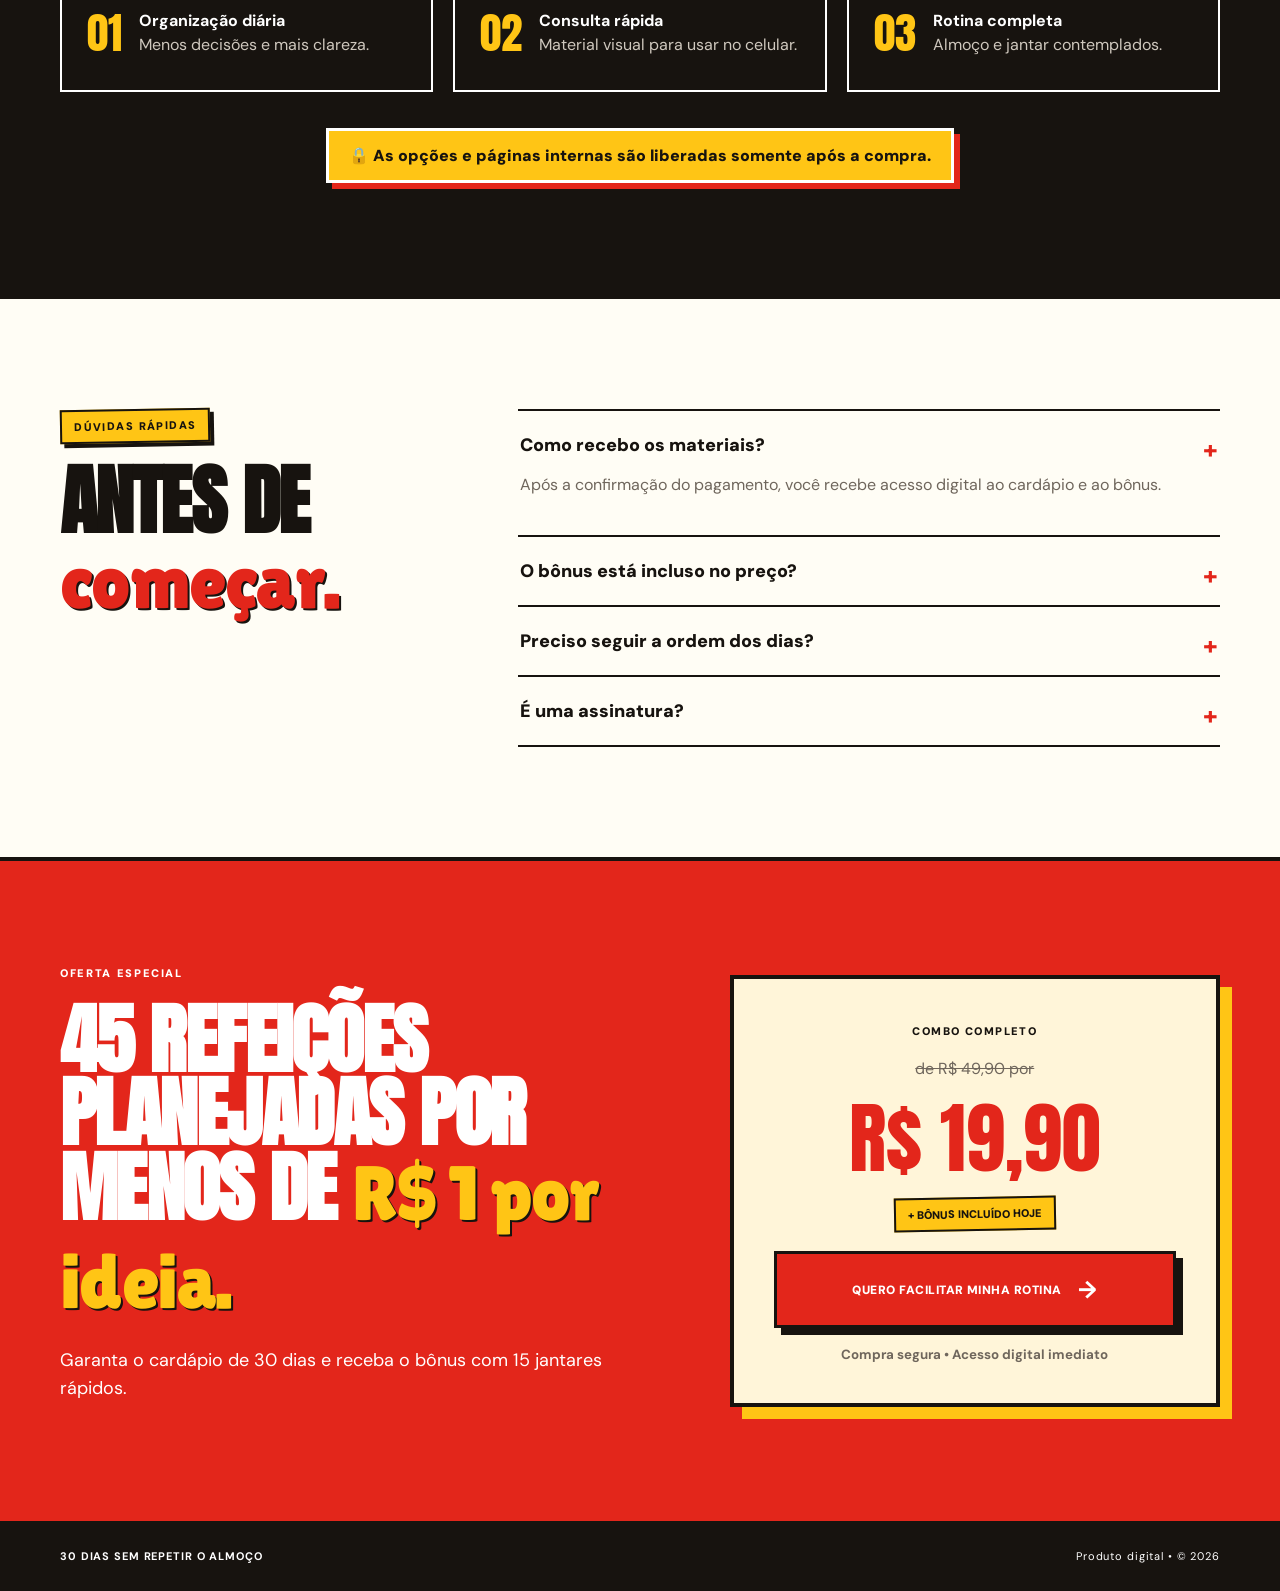
==== commit d1a62ec0: "Change final price in CTA section Updated the final price in the call-to-action section from R$ 24,9" ====
--- a/index.html
+++ b/index.html
@@ -85,7 +85,7 @@
 
   <section class="faq shell section"><div><div class="section-kicker">DÚVIDAS RÁPIDAS</div><h2>Antes de<br><em>começar.</em></h2></div><div class="questions"><details open><summary>Como recebo os materiais?</summary><p>Após a confirmação do pagamento, você recebe acesso digital ao cardápio e ao bônus.</p></details><details><summary>O bônus está incluso no preço?</summary><p>Sim. Nesta oferta, o guia “15 Jantares em 15 Minutos” vai incluído sem custo adicional.</p></details><details><summary>Preciso seguir a ordem dos dias?</summary><p>Não. Você pode adaptar o planejamento à rotina e às preferências da sua casa.</p></details><details><summary>É uma assinatura?</summary><p>Não. O pagamento é feito uma única vez.</p></details></div></section>
 
-  <section class="final-cta"><div class="shell final-grid"><div><span class="last-badge">OFERTA ESPECIAL</span><h2>45 refeições planejadas por menos de <em>R$ 1 por ideia.</em></h2><p>Garanta o cardápio de 30 dias e receba o bônus com 15 jantares rápidos.</p></div><div class="buy-box"><span>COMBO COMPLETO</span><div class="old-price">de R$ 49,90 por</div><div class="buy-price">R$ 24,90</div><div class="bonus-included">+ BÔNUS INCLUÍDO HOJE</div><a class="cta" href="https://pay.cakto.com.br/3cv8ib2_1023496" target="" rel="noreferrer">QUERO FACILITAR MINHA ROTINA <b>→</b></a><small>Compra segura • Acesso digital imediato</small></div></div></section>
+  <section class="final-cta"><div class="shell final-grid"><div><span class="last-badge">OFERTA ESPECIAL</span><h2>45 refeições planejadas por menos de <em>R$ 1 por ideia.</em></h2><p>Garanta o cardápio de 30 dias e receba o bônus com 15 jantares rápidos.</p></div><div class="buy-box"><span>COMBO COMPLETO</span><div class="old-price">de R$ 49,90 por</div><div class="buy-price">R$ 19,90</div><div class="bonus-included">+ BÔNUS INCLUÍDO HOJE</div><a class="cta" href="https://pay.cakto.com.br/3cv8ib2_1023496" target="" rel="noreferrer">QUERO FACILITAR MINHA ROTINA <b>→</b></a><small>Compra segura • Acesso digital imediato</small></div></div></section>
 
   <footer><div class="shell"><b>30 DIAS SEM REPETIR O ALMOÇO</b><span>Produto digital • © 2026</span></div></footer>
 </main>
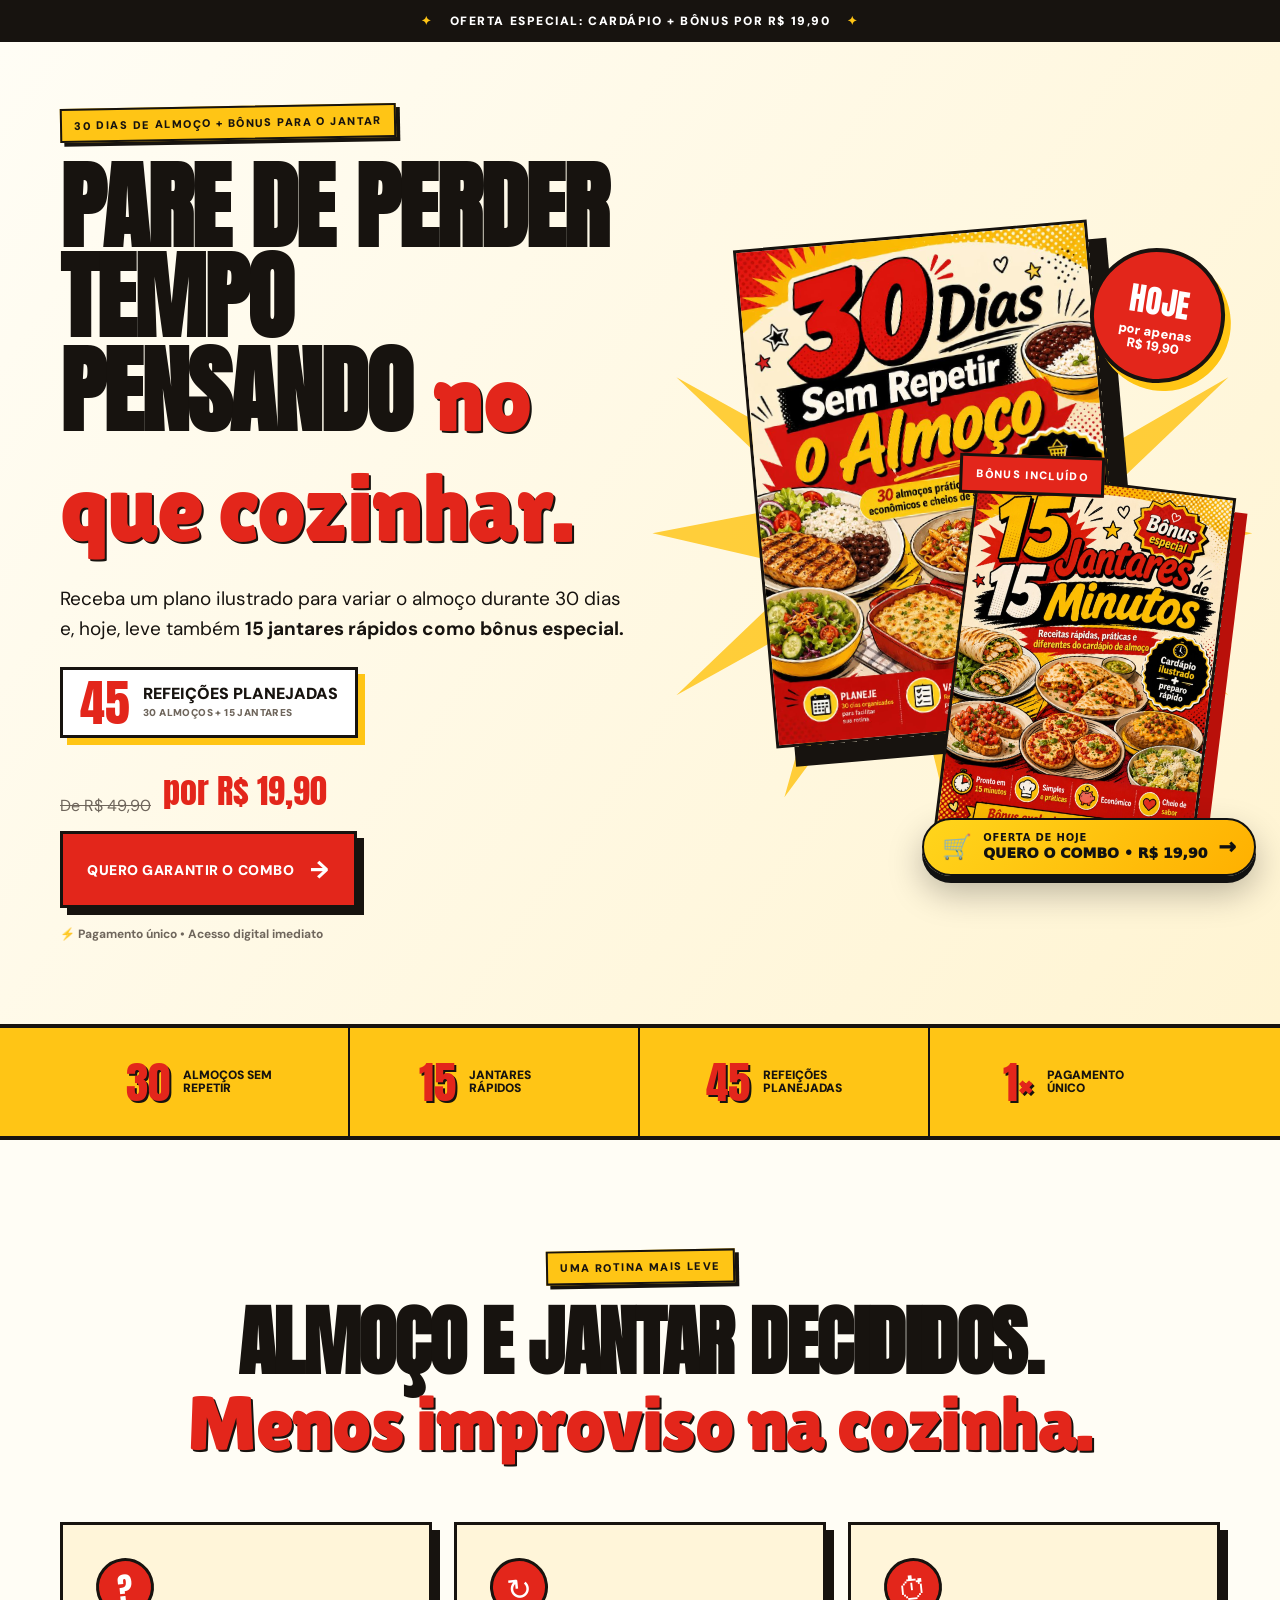
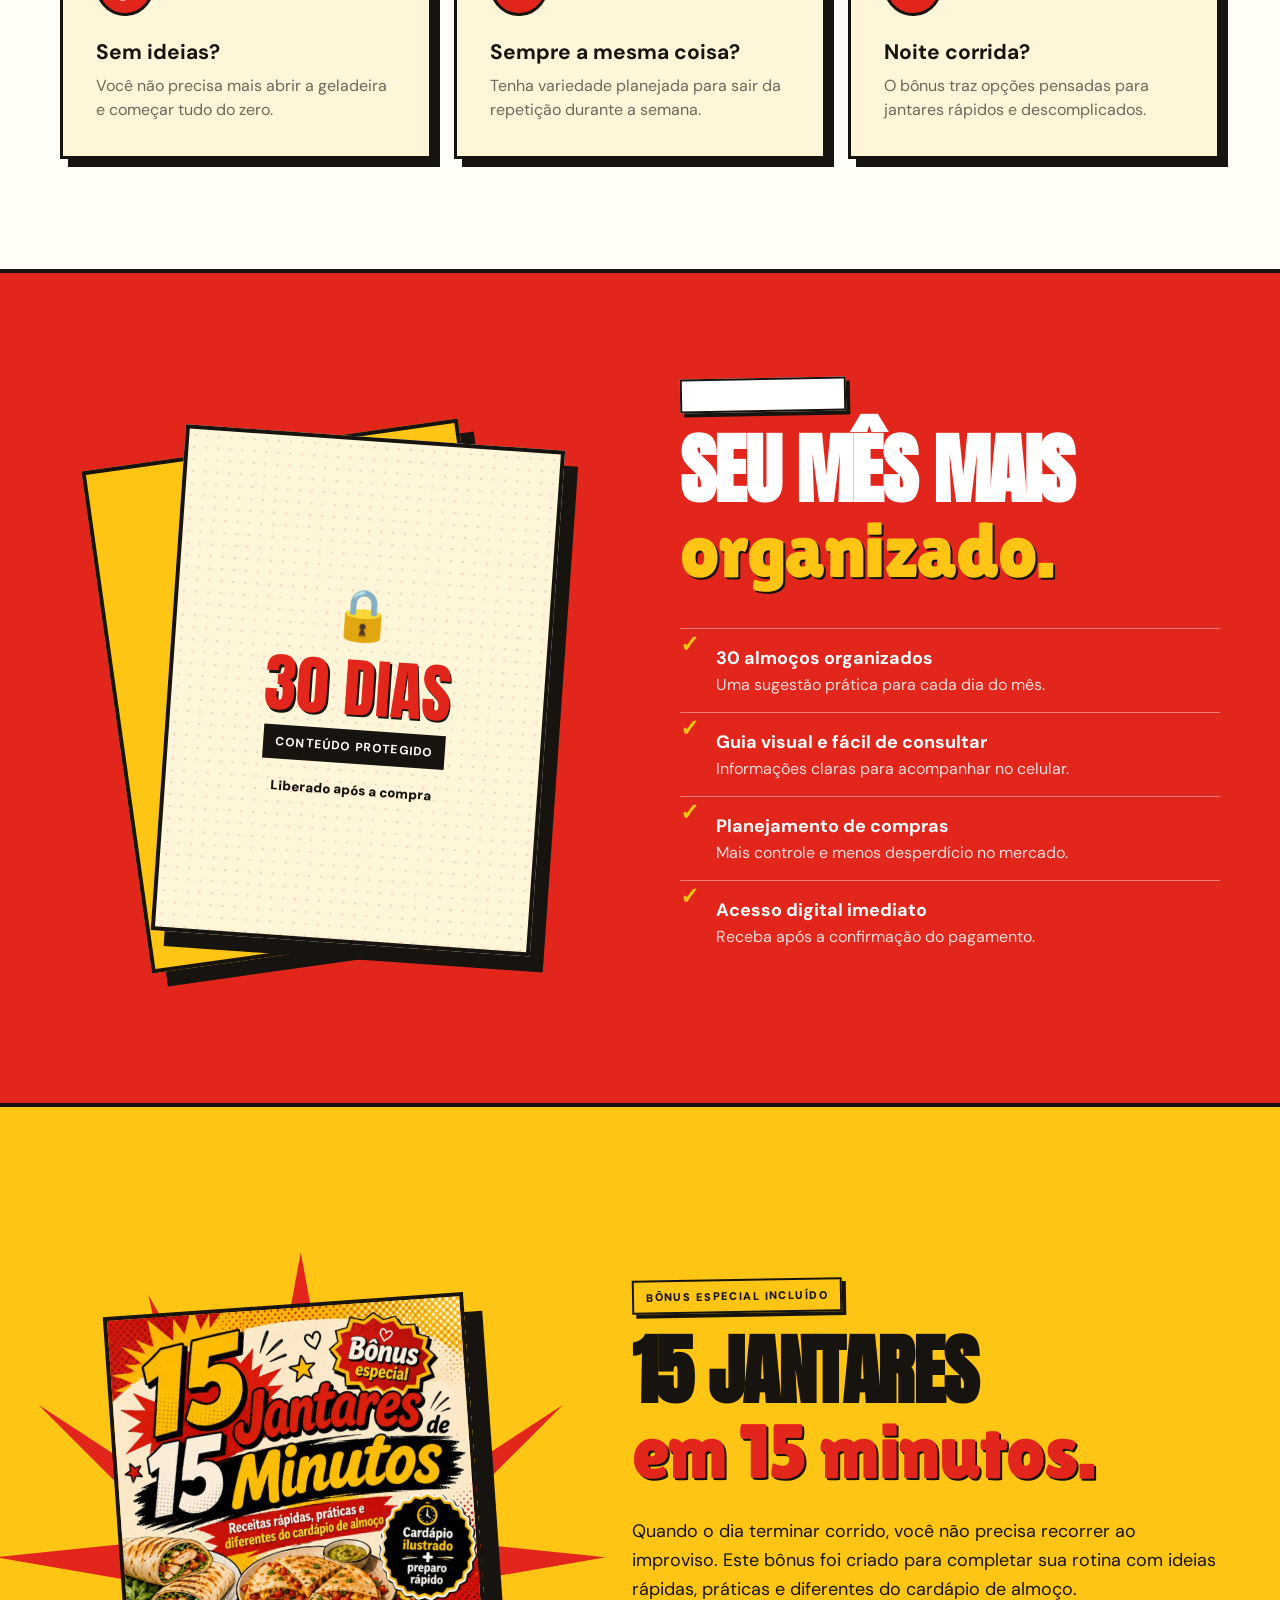
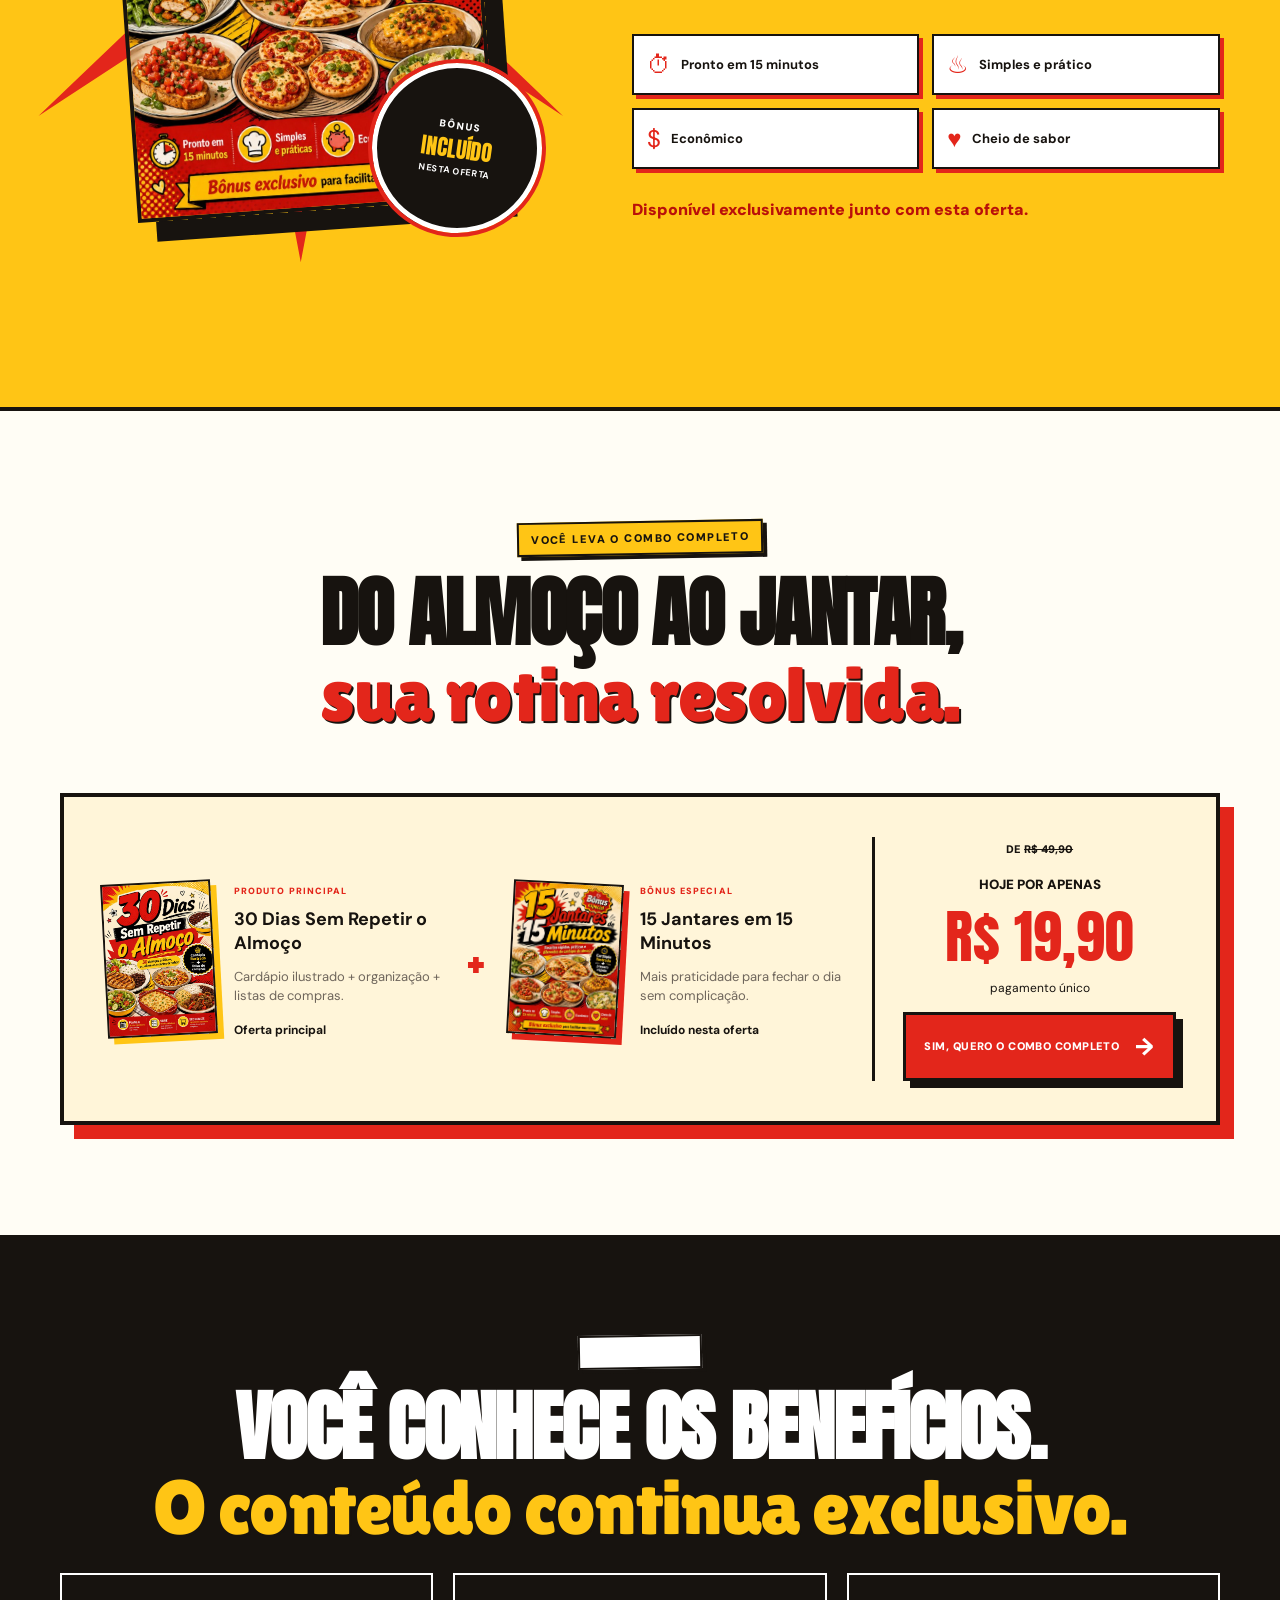
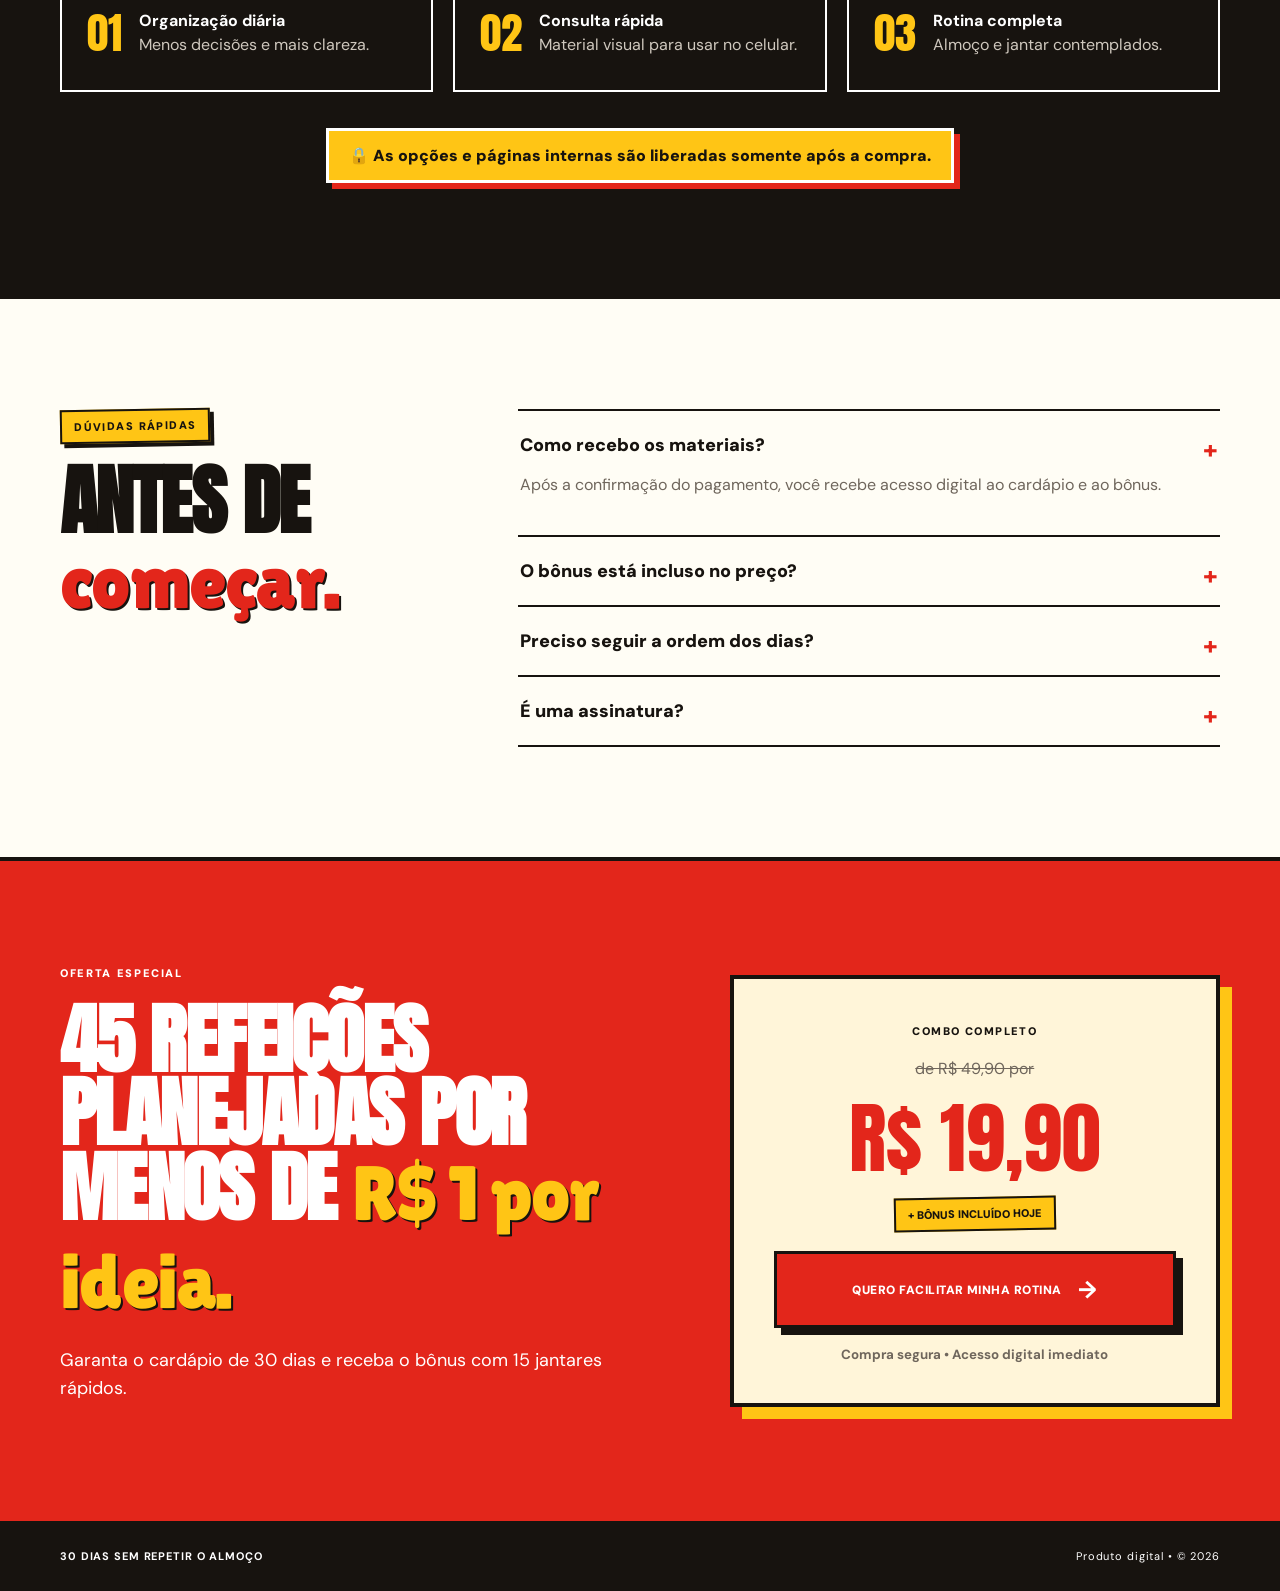
==== commit b5232ee8: "Adicionar botão flutuante de compra CTA responsivo com destaque no mobile e link para o checkout da " ====
--- a/index.html
+++ b/index.html
@@ -7,6 +7,40 @@
   <meta name="theme-color" content="#e3261b">
   <title>30 Dias Sem Repetir o Almoço + Bônus Especial</title>
   <link rel="stylesheet" href="style.css">
+
+  <style>
+    .floating-buy-cta{
+      position:fixed;right:24px;bottom:24px;z-index:9999;
+      display:flex;align-items:center;justify-content:center;gap:11px;
+      padding:13px 18px;border:2px solid #111;border-radius:999px;
+      background:linear-gradient(135deg,#ffd51c 0%,#ffb000 100%);
+      color:#111;text-decoration:none;text-transform:uppercase;
+      font-family:system-ui,-apple-system,BlinkMacSystemFont,"Segoe UI",sans-serif;
+      box-shadow:0 7px 0 #111,0 16px 35px rgba(0,0,0,.28);
+      transition:transform .2s ease,box-shadow .2s ease;
+    }
+    .floating-buy-cta:hover{transform:translateY(-2px);box-shadow:0 9px 0 #111,0 18px 38px rgba(0,0,0,.3)}
+    .floating-buy-cta-icon{font-size:24px;line-height:1}
+    .floating-buy-cta-copy{display:flex;flex-direction:column;line-height:1.05}
+    .floating-buy-cta-copy small{font-size:10px;font-weight:800;letter-spacing:.08em}
+    .floating-buy-cta-copy strong{margin-top:3px;font-size:14px;font-weight:950}
+    .floating-buy-cta-arrow{font-size:21px;font-weight:950}
+    @media (max-width:720px){
+      body{padding-bottom:calc(88px + env(safe-area-inset-bottom))}
+      .floating-buy-cta{
+        left:12px;right:12px;bottom:calc(12px + env(safe-area-inset-bottom));
+        min-height:58px;padding:9px 14px;border-radius:16px;
+        box-shadow:0 6px 0 #111,0 13px 28px rgba(0,0,0,.32);
+      }
+      .floating-buy-cta-icon{font-size:25px}
+      .floating-buy-cta-copy small{font-size:10px}
+      .floating-buy-cta-copy strong{font-size:14px}
+    }
+    @media (prefers-reduced-motion:reduce){
+      .floating-buy-cta{transition:none}
+    }
+  </style>
+
 </head>
 <body>
   <!-- Meta Pixel Code -->
@@ -37,7 +71,7 @@
         <p class="lead">Receba um plano ilustrado para variar o almoço durante 30 dias e, hoje, leve também <strong>15 jantares rápidos como bônus especial.</strong></p>
         <div class="bundle-pill"><b>45</b><span>refeições planejadas<br><small>30 almoços + 15 jantares</small></span></div>
         <div class="price-line"><span>De R$ 49,90</span><strong>por R$ 19,90</strong></div>
-        <a class="cta" href="https://pay.cakto.com.br/3cv8ib2_1023496" target="" rel="noreferrer">QUERO GARANTIR O COMBO <span>→</span></a>
+        <a class="cta" href="https://pay.kiwify.com.br/LeiF3oF" target="" rel="noreferrer">QUERO GARANTIR O COMBO <span>→</span></a>
         <p class="microcopy">⚡ Pagamento único • Acesso digital imediato</p>
       </div>
       <div class="product-stack" aria-label="Cardápio principal e bônus especial">
@@ -77,7 +111,7 @@
       <div class="bundle-item"><img src="assets/cardapio-30-dias.jpg" alt="Cardápio principal"><div><small>PRODUTO PRINCIPAL</small><h3>30 Dias Sem Repetir o Almoço</h3><p>Cardápio ilustrado + organização + listas de compras.</p><strong>Oferta principal</strong></div></div>
       <div class="plus">+</div>
       <div class="bundle-item bonus"><img src="assets/bonus-15-jantares.jpg" alt="Bônus de jantares"><div><small>BÔNUS ESPECIAL</small><h3>15 Jantares em 15 Minutos</h3><p>Mais praticidade para fechar o dia sem complicação.</p><strong>Incluído nesta oferta</strong></div></div>
-      <div class="bundle-total"><span>DE <s>R$ 49,90</s></span><small>HOJE POR APENAS</small><b>R$ 19,90</b><p>pagamento único</p><a class="cta" href="https://pay.cakto.com.br/3cv8ib2_1023496" target="" rel="noreferrer">SIM, QUERO O COMBO COMPLETO <span>→</span></a></div>
+      <div class="bundle-total"><span>DE <s>R$ 49,90</s></span><small>HOJE POR APENAS</small><b>R$ 19,90</b><p>pagamento único</p><a class="cta" href="https://pay.kiwify.com.br/LeiF3oF" target="" rel="noreferrer">SIM, QUERO O COMBO COMPLETO <span>→</span></a></div>
     </div>
   </section>
 
@@ -85,9 +119,16 @@
 
   <section class="faq shell section"><div><div class="section-kicker">DÚVIDAS RÁPIDAS</div><h2>Antes de<br><em>começar.</em></h2></div><div class="questions"><details open><summary>Como recebo os materiais?</summary><p>Após a confirmação do pagamento, você recebe acesso digital ao cardápio e ao bônus.</p></details><details><summary>O bônus está incluso no preço?</summary><p>Sim. Nesta oferta, o guia “15 Jantares em 15 Minutos” vai incluído sem custo adicional.</p></details><details><summary>Preciso seguir a ordem dos dias?</summary><p>Não. Você pode adaptar o planejamento à rotina e às preferências da sua casa.</p></details><details><summary>É uma assinatura?</summary><p>Não. O pagamento é feito uma única vez.</p></details></div></section>
 
-  <section class="final-cta"><div class="shell final-grid"><div><span class="last-badge">OFERTA ESPECIAL</span><h2>45 refeições planejadas por menos de <em>R$ 1 por ideia.</em></h2><p>Garanta o cardápio de 30 dias e receba o bônus com 15 jantares rápidos.</p></div><div class="buy-box"><span>COMBO COMPLETO</span><div class="old-price">de R$ 49,90 por</div><div class="buy-price">R$ 19,90</div><div class="bonus-included">+ BÔNUS INCLUÍDO HOJE</div><a class="cta" href="https://pay.cakto.com.br/3cv8ib2_1023496" target="" rel="noreferrer">QUERO FACILITAR MINHA ROTINA <b>→</b></a><small>Compra segura • Acesso digital imediato</small></div></div></section>
+  <section class="final-cta"><div class="shell final-grid"><div><span class="last-badge">OFERTA ESPECIAL</span><h2>45 refeições planejadas por menos de <em>R$ 1 por ideia.</em></h2><p>Garanta o cardápio de 30 dias e receba o bônus com 15 jantares rápidos.</p></div><div class="buy-box"><span>COMBO COMPLETO</span><div class="old-price">de R$ 49,90 por</div><div class="buy-price">R$ 19,90</div><div class="bonus-included">+ BÔNUS INCLUÍDO HOJE</div><a class="cta" href="https://pay.kiwify.com.br/LeiF3oF" target="" rel="noreferrer">QUERO FACILITAR MINHA ROTINA <b>→</b></a><small>Compra segura • Acesso digital imediato</small></div></div></section>
 
   <footer><div class="shell"><b>30 DIAS SEM REPETIR O ALMOÇO</b><span>Produto digital • © 2026</span></div></footer>
 </main>
+
+  <a class="floating-buy-cta" href="https://pay.kiwify.com.br/LeiF3oF" target="_self" rel="noreferrer" aria-label="Comprar o combo completo por R$ 19,90">
+    <span class="floating-buy-cta-icon" aria-hidden="true">🛒</span>
+    <span class="floating-buy-cta-copy"><small>OFERTA DE HOJE</small><strong>QUERO O COMBO • R$ 19,90</strong></span>
+    <span class="floating-buy-cta-arrow" aria-hidden="true">→</span>
+  </a>
+
 </body>
 </html>
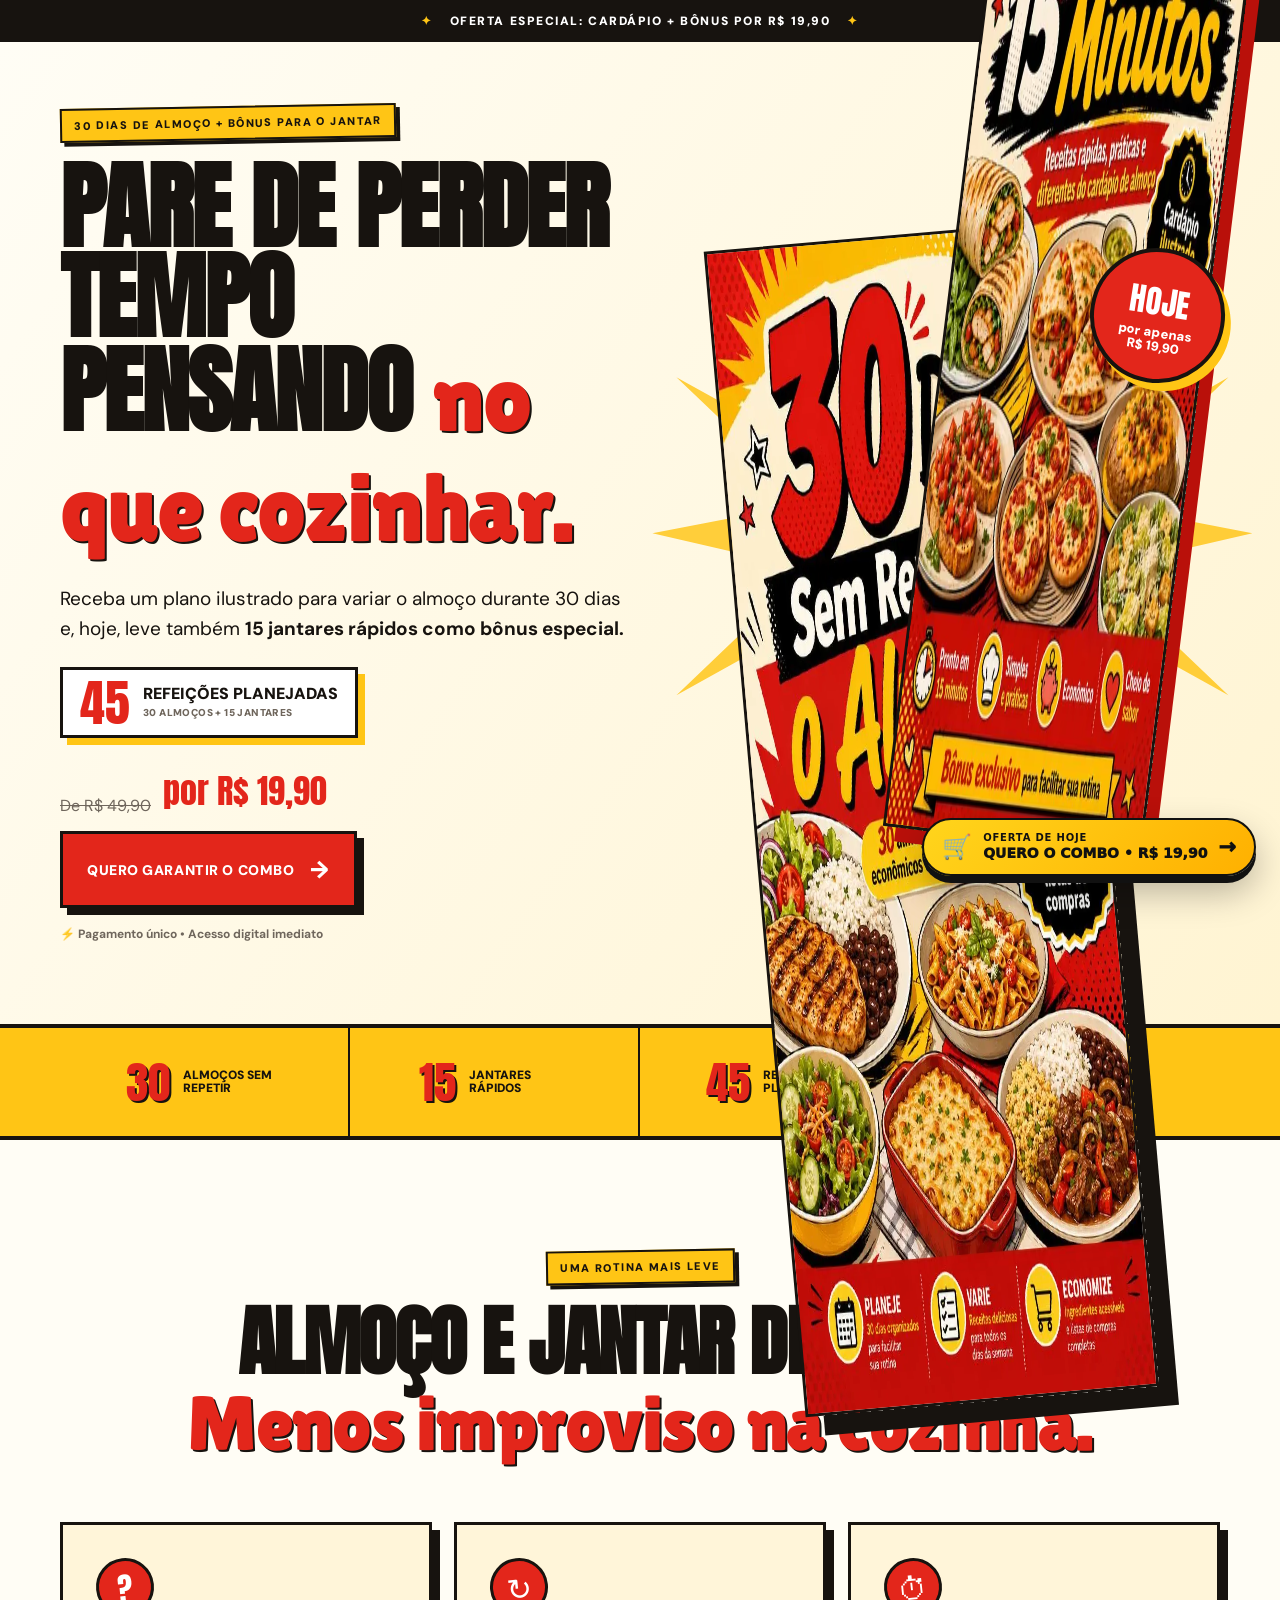
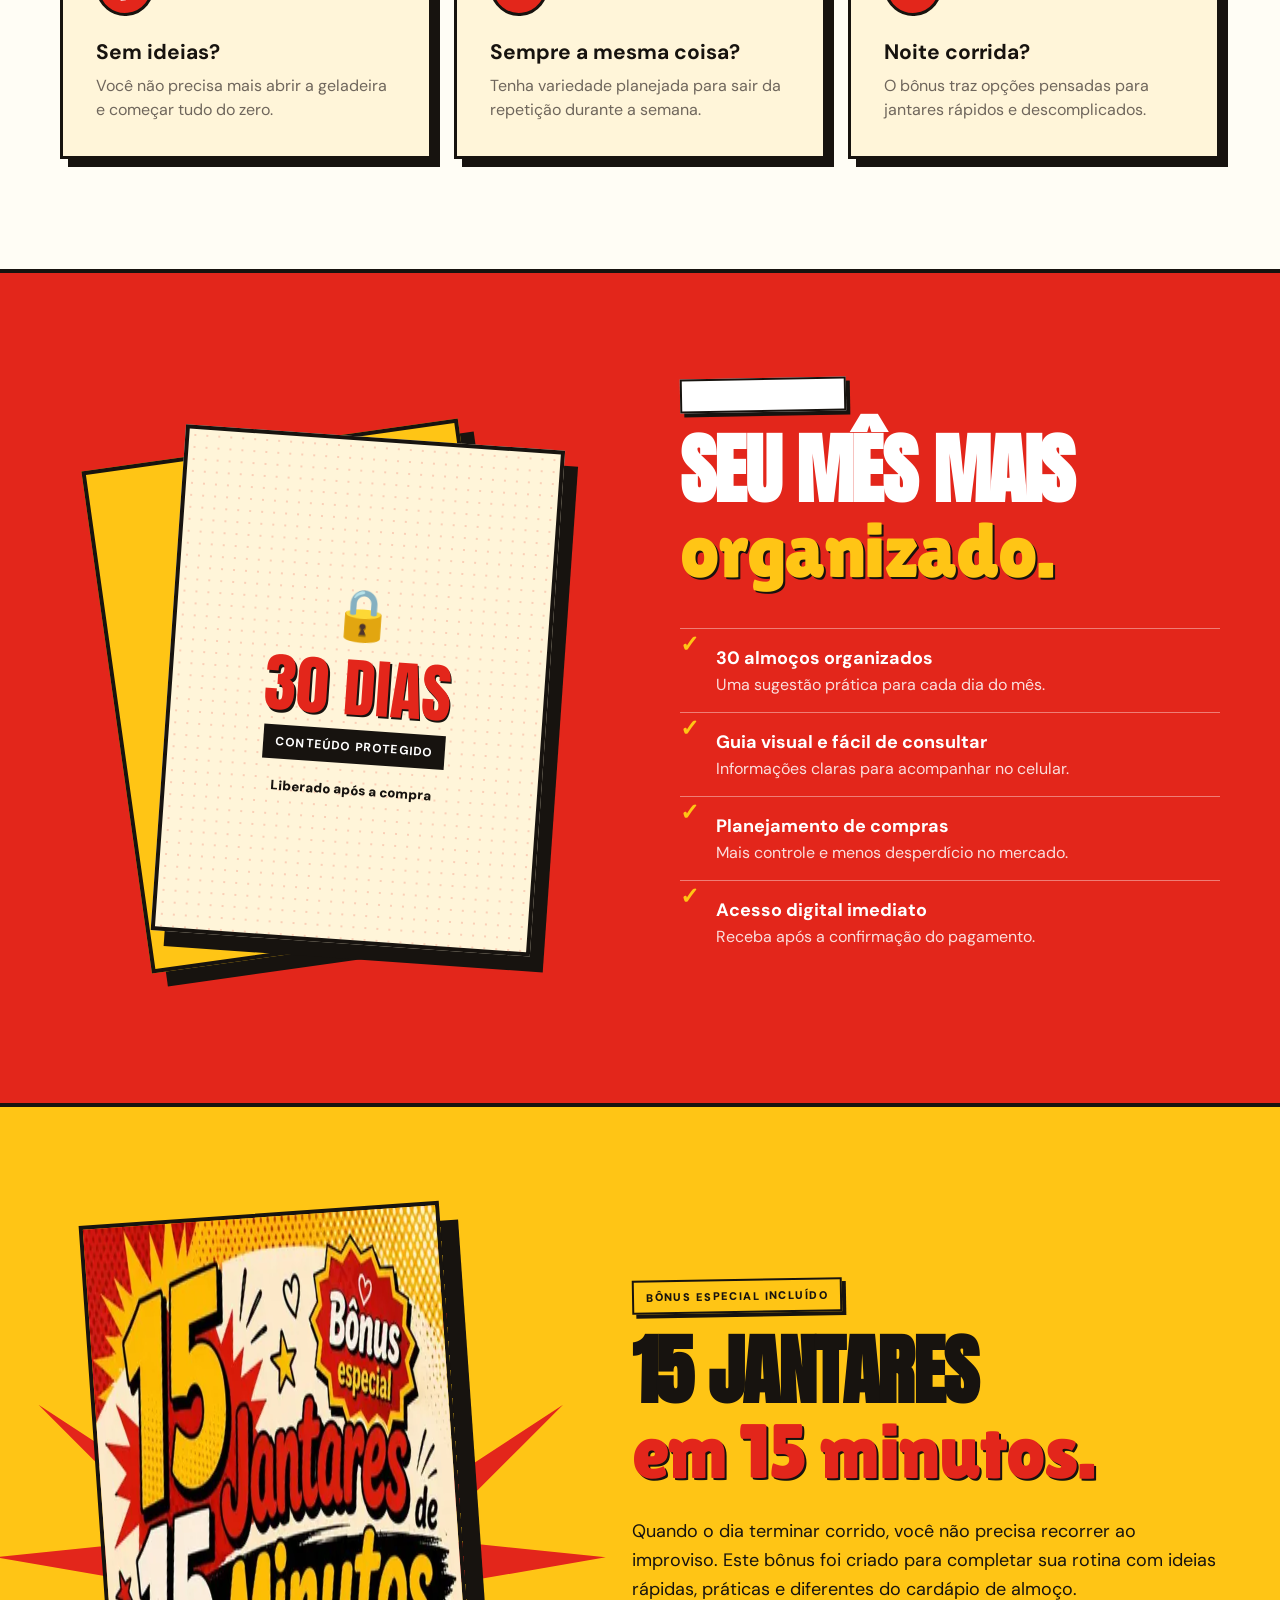
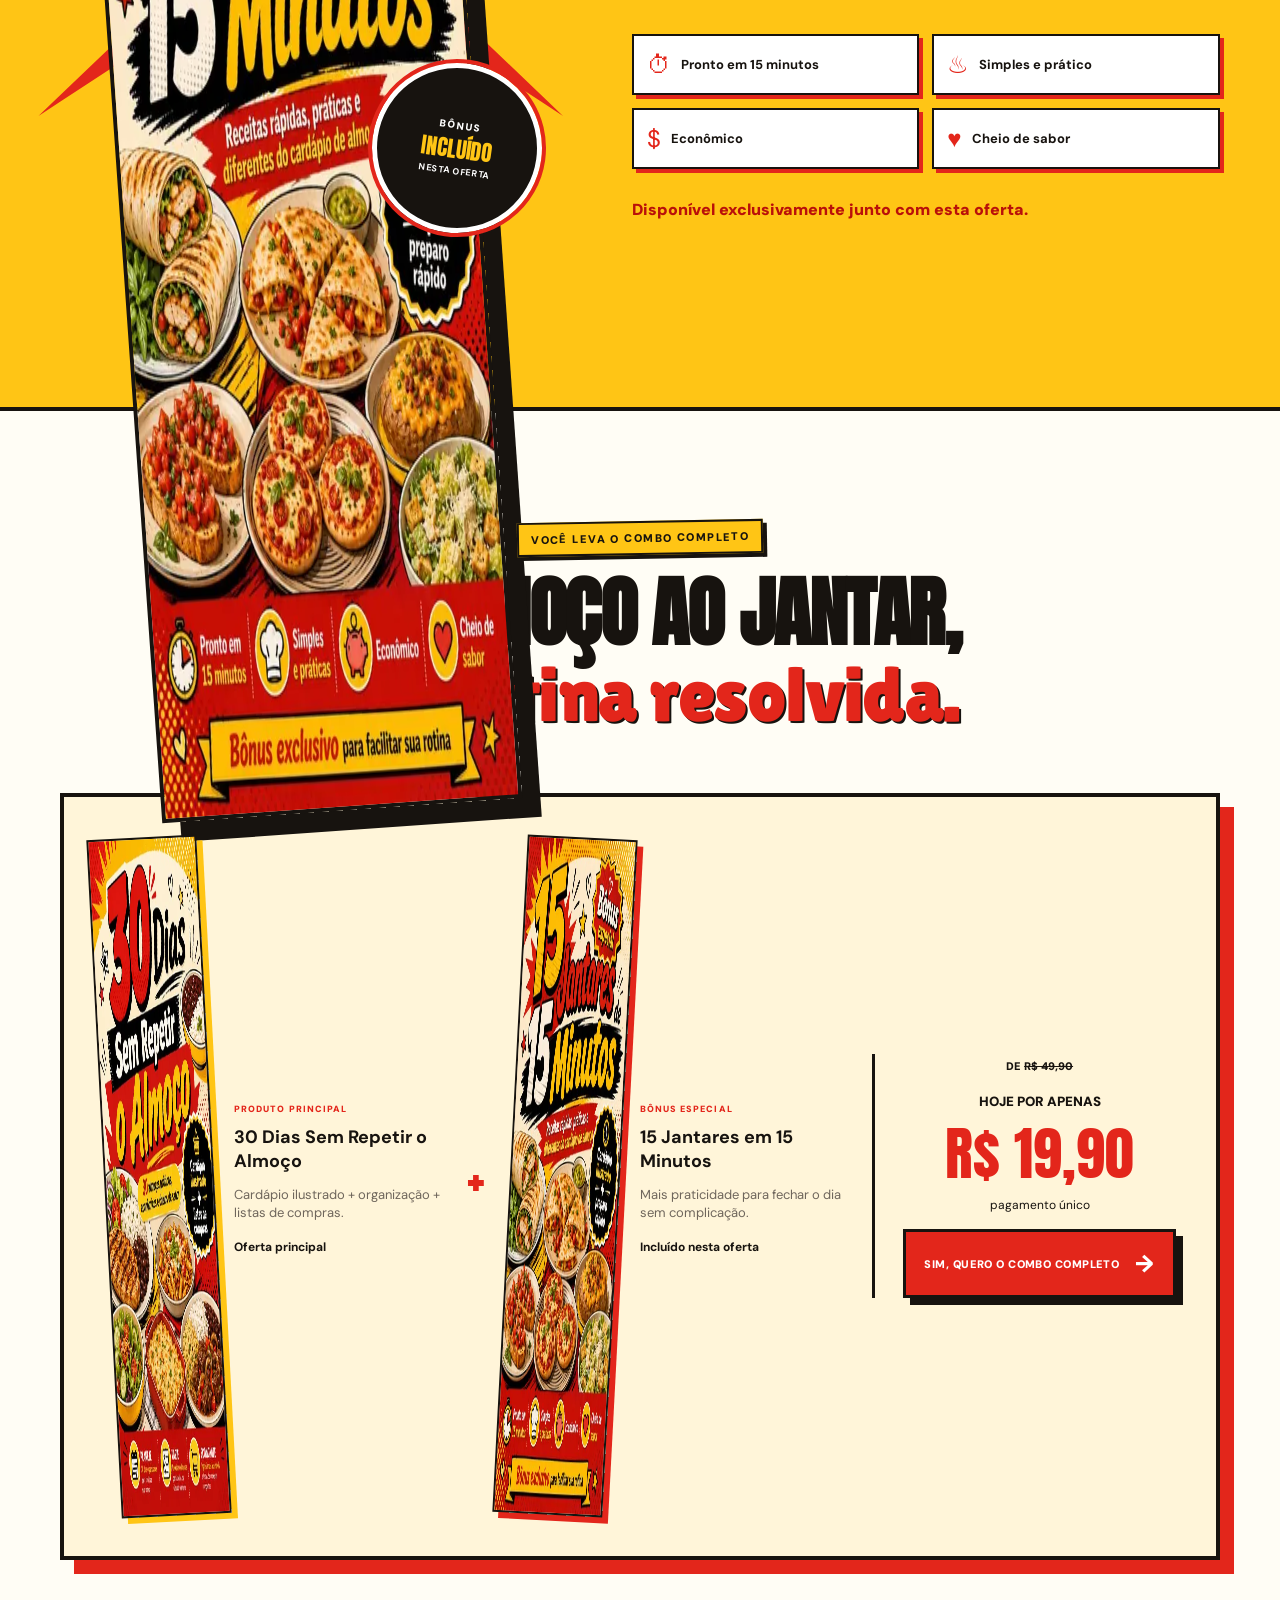
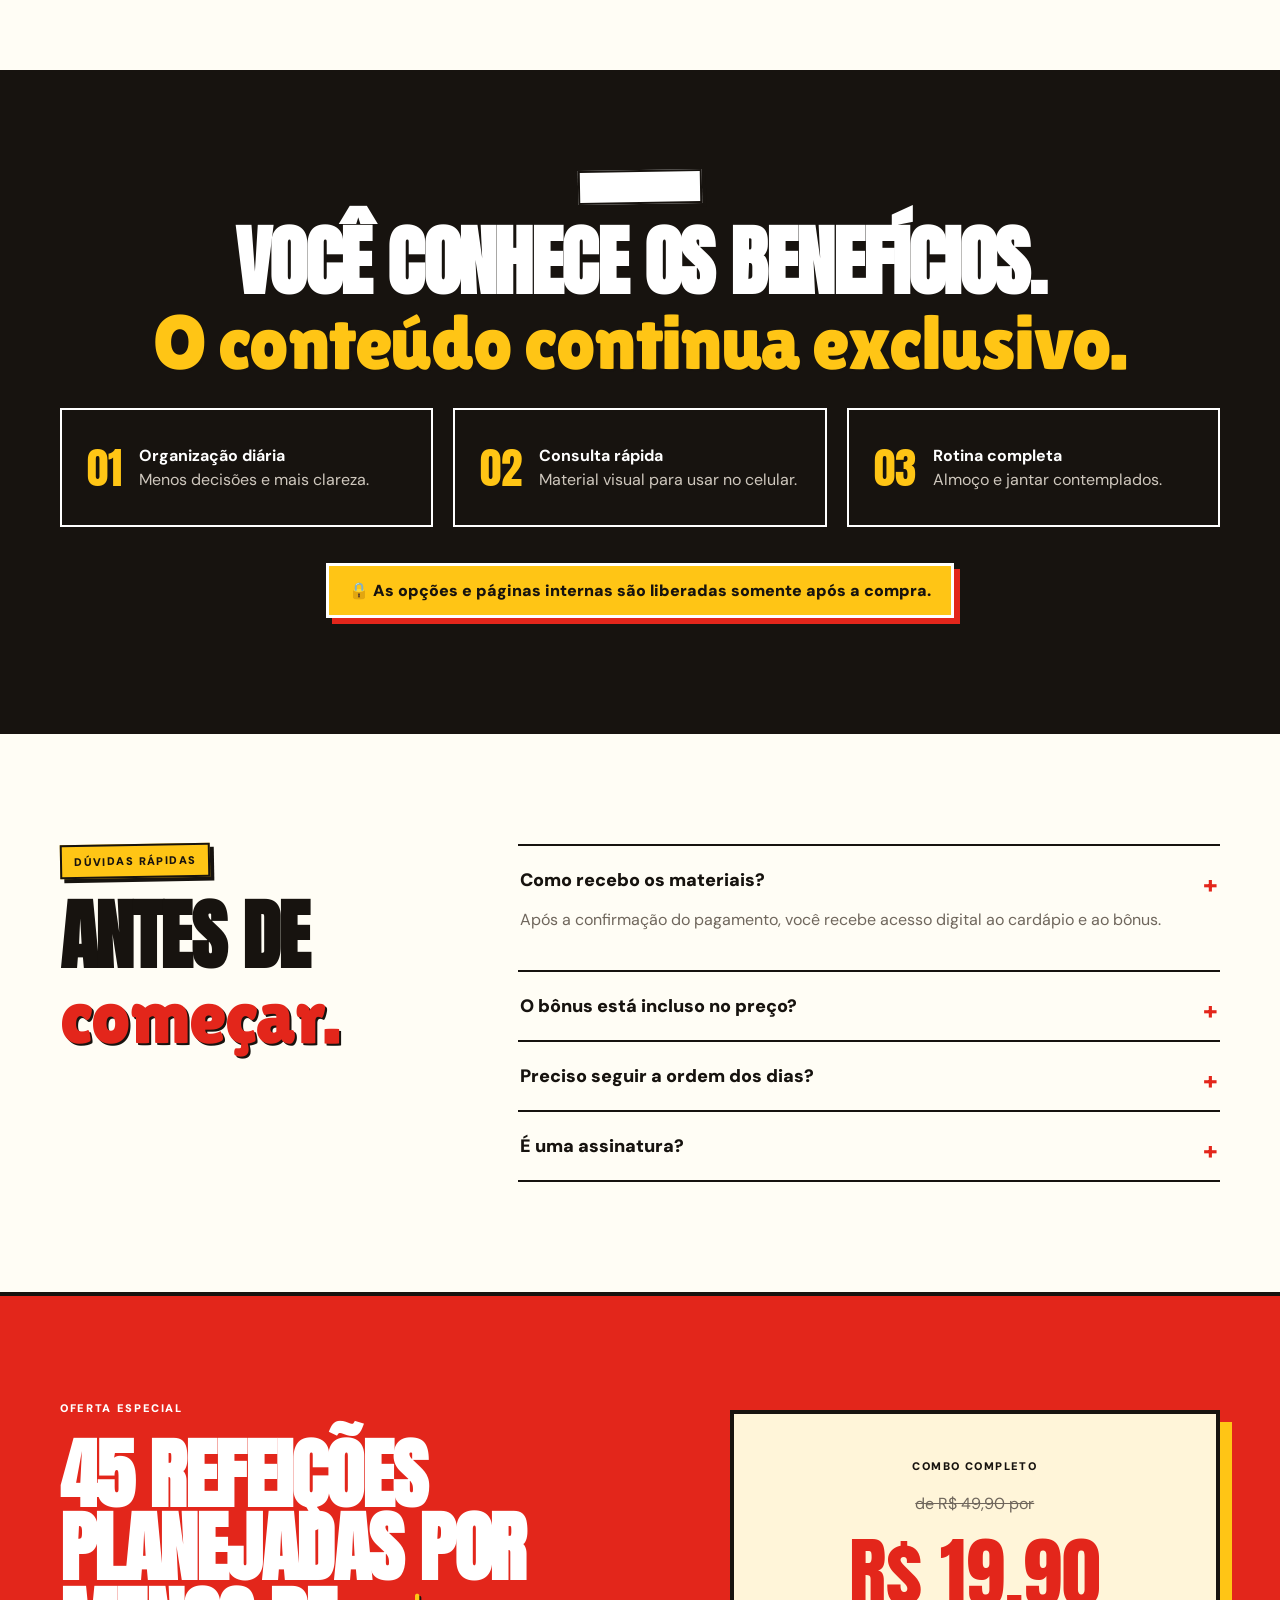
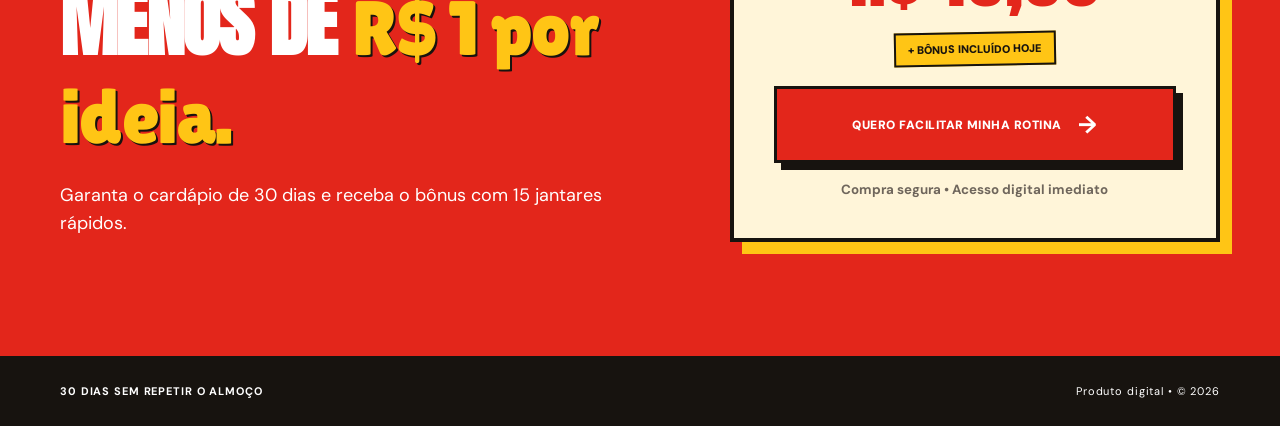
==== commit 25d24837: "Improve initial page loading Use responsive WebP images, explicit dimensions and lazy loading. Defer" ====
--- a/index.html
+++ b/index.html
@@ -1,12 +1,16 @@
 <!doctype html>
-<html lang="pt-BR">
-<head>
+<html lang="pt-BR"><head>
   <meta charset="UTF-8">
   <meta name="viewport" content="width=device-width,initial-scale=1">
-  <meta name="description" content="30 almoços sem repetir + bônus especial com 15 jantares em 15 minutos por R$ 24,90.">
+  <meta name="description" content="30 almoços sem repetir + bônus especial com 15 jantares em 15 minutos por R$ 19,90.">
   <meta name="theme-color" content="#e3261b">
   <title>30 Dias Sem Repetir o Almoço + Bônus Especial</title>
-  <link rel="stylesheet" href="style.css">
+  <link rel="preload" href="assets/dm-sans-latin.woff2" as="font" type="font/woff2" crossorigin="">
+  <link rel="preload" href="assets/anton-latin.woff2" as="font" type="font/woff2" crossorigin="">
+  <link rel="preload" href="assets/lilita-one-latin.woff2" as="font" type="font/woff2" crossorigin="">
+  <link rel="preload" href="assets/cardapio-30-dias-480.webp" as="image" type="image/webp" media="(max-width:620px)" fetchpriority="high">
+  <link rel="preload" href="assets/cardapio-30-dias.webp" as="image" type="image/webp" media="(min-width:621px)" fetchpriority="high">
+  <link rel="stylesheet" href="style.css?v=2">
 
   <style>
     .floating-buy-cta{
@@ -17,7 +21,7 @@
       color:#111;text-decoration:none;text-transform:uppercase;
       font-family:system-ui,-apple-system,BlinkMacSystemFont,"Segoe UI",sans-serif;
       box-shadow:0 7px 0 #111,0 16px 35px rgba(0,0,0,.28);
-      transition:transform .2s ease,box-shadow .2s ease;
+      transition:transform .2s ease;
     }
     .floating-buy-cta:hover{transform:translateY(-2px);box-shadow:0 9px 0 #111,0 18px 38px rgba(0,0,0,.3)}
     .floating-buy-cta-icon{font-size:24px;line-height:1}
@@ -36,30 +40,32 @@
       .floating-buy-cta-copy small{font-size:10px}
       .floating-buy-cta-copy strong{font-size:14px}
     }
-    @media (prefers-reduced-motion:reduce){
-      .floating-buy-cta{transition:none}
-    }
+    @media (prefers-reduced-motion:reduce){.floating-buy-cta{transition:none}}
   </style>
-
 </head>
 <body>
-  <!-- Meta Pixel Code -->
-<script>
-!function(f,b,e,v,n,t,s)
-{if(f.fbq)return;n=f.fbq=function(){n.callMethod?
-n.callMethod.apply(n,arguments):n.queue.push(arguments)};
-if(!f._fbq)f._fbq=n;n.push=n;n.loaded=!0;n.version='2.0';
-n.queue=[];t=b.createElement(e);t.async=!0;
-t.src=v;s=b.getElementsByTagName(e)[0];
-s.parentNode.insertBefore(t,s)}(window, document,'script',
-'https://connect.facebook.net/en_US/fbevents.js');
-fbq('init', '1559883709101573');
-fbq('track', 'PageView');
-</script>
-<noscript><img height="1" width="1" style="display:none"
-src="https://www.facebook.com/tr?id=1559883709101573&ev=PageView&noscript=1"
-/></noscript>
-<!-- End Meta Pixel Code -->
+  <!-- PageView leve: registra a visita sem bloquear a renderização. -->
+  <img width="1" height="1" alt="" aria-hidden="true" style="display:none" fetchpriority="low" src="https://www.facebook.com/tr?id=1559883709101573&amp;ev=PageView&amp;noscript=1">
+  <!-- O SDK completo só é baixado após interação ou permanência na página. -->
+  <script src="https://connect.facebook.net/signals/config/1559883709101573?v=2.9.384&amp;r=stable&amp;domain=127.0.0.1&amp;hme=3517d0f210c4a0b527ceb45c3c41c05158fe7c1ff53c0e2e1c36eeea4709b2af&amp;ex_m=113%2C218%2C164%2C25%2C78%2C79%2C156%2C74%2C73%2C11%2C174%2C98%2C19%2C148%2C136%2C43%2C81%2C86%2C144%2C169%2C176%2C29%2C17%2C30%2C31%2C32%2C34%2C52%2C157%2C83%2C121%2C21%2C23%2C48%2C44%2C46%2C45%2C91%2C100%2C104%2C119%2C155%2C158%2C50%2C120%2C27%2C24%2C128%2C75%2C40%2C160%2C159%2C161%2C152%2C150%2C28%2C39%2C63%2C118%2C171%2C76%2C20%2C123%2C89%2C72%2C22%2C93%2C94%2C125%2C92%2C146%2C145%2C149%2C105%2C170%2C173%2C38%2C53%2C122%2C51%2C8%2C4%2C5%2C7%2C6%2C3%2C99%2C110%2C177%2C185%2C232%2C80%2C245%2C244%2C243%2C14%2C26%2C37%2C59%2C112%2C65%2C10%2C69%2C106%2C107%2C108%2C114%2C139%2C35%2C33%2C141%2C142%2C143%2C138%2C137%2C165%2C82%2C168%2C166%2C167%2C54%2C64%2C132%2C18%2C172%2C49%2C291%2C292%2C290%2C305%2C327%2C225%2C214%2C66%2C215%2C213%2C330%2C321%2C56%2C226%2C116%2C140%2C88%2C130%2C58%2C129%2C135%2C134%2C62%2C70%2C68%2C162%2C84%2C85%2C124%2C41%2C36%2C57%2C60%2C109%2C175%2C1%2C133%2C16%2C131%2C12%2C2%2C61%2C101%2C15%2C71%2C67%2C127%2C97%2C96%2C178%2C179%2C102%2C103%2C9%2C111%2C55%2C153%2C95%2C87%2C77%2C126%2C115%2C47%2C154%2C0%2C90%2C147%2C151%2C163%2C42%2C117%2C13%2C180" async=""></script><script async="" src="https://connect.facebook.net/en_US/fbevents.js"></script><script>
+  (function(w,d){
+    var loaded=false;
+    function loadMeta(){
+      if(loaded)return;loaded=true;
+      !function(f,b,e,v,n,t,s){if(f.fbq)return;n=f.fbq=function(){n.callMethod?
+      n.callMethod.apply(n,arguments):n.queue.push(arguments)};if(!f._fbq)f._fbq=n;
+      n.push=n;n.loaded=!0;n.version='2.0';n.queue=[];t=b.createElement(e);t.async=!0;
+      t.src=v;s=b.getElementsByTagName(e)[0];s.parentNode.insertBefore(t,s)}
+      (w,d,'script','https://connect.facebook.net/en_US/fbevents.js');
+      fbq('init','1559883709101573');
+    }
+    ['pointerdown','touchstart','keydown','scroll'].forEach(function(eventName){
+      w.addEventListener(eventName,loadMeta,{once:true,passive:true});
+    });
+    w.setTimeout(loadMeta,15000);
+  })(window,document);
+  </script>
+
 <main>
   <div class="topbar"><span>✦</span> OFERTA ESPECIAL: CARDÁPIO + BÔNUS POR R$ 19,90 <span>✦</span></div>
 
@@ -71,13 +77,13 @@
         <p class="lead">Receba um plano ilustrado para variar o almoço durante 30 dias e, hoje, leve também <strong>15 jantares rápidos como bônus especial.</strong></p>
         <div class="bundle-pill"><b>45</b><span>refeições planejadas<br><small>30 almoços + 15 jantares</small></span></div>
         <div class="price-line"><span>De R$ 49,90</span><strong>por R$ 19,90</strong></div>
-        <a class="cta" href="https://pay.kiwify.com.br/LeiF3oF" target="" rel="noreferrer">QUERO GARANTIR O COMBO <span>→</span></a>
+        <a class="cta" href="https://pay.kiwify.com.br/rlN2zSh" target="" rel="noreferrer">QUERO GARANTIR O COMBO <span>→</span></a>
         <p class="microcopy">⚡ Pagamento único • Acesso digital imediato</p>
       </div>
       <div class="product-stack" aria-label="Cardápio principal e bônus especial">
         <div class="burst"></div>
-        <figure class="product main-product"><img src="assets/cardapio-30-dias.jpg" alt="Capa do Cardápio 30 Dias Sem Repetir o Almoço"></figure>
-        <figure class="product bonus-product"><span class="gift-label">BÔNUS INCLUÍDO</span><img src="assets/bonus-15-jantares.jpg" alt="Capa do bônus 15 Jantares de 15 Minutos"></figure>
+        <figure class="product main-product"><img src="assets/cardapio-30-dias.webp" srcset="assets/cardapio-30-dias-480.webp 480w, assets/cardapio-30-dias.webp 827w" sizes="(max-width:620px) 250px, 355px" width="827" height="1170" fetchpriority="high" decoding="async" alt="Capa do Cardápio 30 Dias Sem Repetir o Almoço"></figure>
+        <figure class="product bonus-product"><span class="gift-label">BÔNUS INCLUÍDO</span><img src="assets/bonus-15-jantares.webp" srcset="assets/bonus-15-jantares-480.webp 480w, assets/bonus-15-jantares.webp 849w" sizes="(max-width:620px) 175px, 260px" width="849" height="1200" decoding="async" alt="Capa do bônus 15 Jantares de 15 Minutos"></figure>
         <div class="today-sticker"><b>HOJE</b><span>por apenas<br>R$ 19,90</span></div>
       </div>
     </div>
@@ -100,7 +106,7 @@
 
   <section class="bonus-section">
     <div class="shell bonus-grid">
-      <div class="bonus-art"><div class="bonus-rays"></div><img src="assets/bonus-15-jantares.jpg" alt="Bônus especial 15 Jantares de 15 Minutos"><div class="free-tag"><span>BÔNUS</span><strong>INCLUÍDO</strong><b>NESTA OFERTA</b></div></div>
+      <div class="bonus-art"><div class="bonus-rays"></div><img src="assets/bonus-15-jantares.webp" srcset="assets/bonus-15-jantares-480.webp 480w, assets/bonus-15-jantares.webp 849w" sizes="(max-width:620px) 285px, 390px" width="849" height="1200" loading="lazy" decoding="async" fetchpriority="low" alt="Bônus especial 15 Jantares de 15 Minutos"><div class="free-tag"><span>BÔNUS</span><strong>INCLUÍDO</strong><b>NESTA OFERTA</b></div></div>
       <div class="bonus-copy"><div class="section-kicker">BÔNUS ESPECIAL INCLUÍDO</div><h2>15 jantares<br><em>em 15 minutos.</em></h2><p class="bonus-lead">Quando o dia terminar corrido, você não precisa recorrer ao improviso. Este bônus foi criado para completar sua rotina com ideias rápidas, práticas e diferentes do cardápio de almoço.</p><div class="bonus-benefits"><div><span>⏱</span><b>Pronto em 15 minutos</b></div><div><span>♨</span><b>Simples e prático</b></div><div><span>$</span><b>Econômico</b></div><div><span>♥</span><b>Cheio de sabor</b></div></div><p class="exclusive-note">Disponível exclusivamente junto com esta oferta.</p></div>
     </div>
   </section>
@@ -108,27 +114,27 @@
   <section class="bundle section shell">
     <div class="section-kicker">VOCÊ LEVA O COMBO COMPLETO</div><h2>Do almoço ao jantar,<br><em>sua rotina resolvida.</em></h2>
     <div class="bundle-card">
-      <div class="bundle-item"><img src="assets/cardapio-30-dias.jpg" alt="Cardápio principal"><div><small>PRODUTO PRINCIPAL</small><h3>30 Dias Sem Repetir o Almoço</h3><p>Cardápio ilustrado + organização + listas de compras.</p><strong>Oferta principal</strong></div></div>
+      <div class="bundle-item"><img src="assets/cardapio-30-dias-480.webp" width="480" height="679" loading="lazy" decoding="async" alt="Cardápio principal"><div><small>PRODUTO PRINCIPAL</small><h3>30 Dias Sem Repetir o Almoço</h3><p>Cardápio ilustrado + organização + listas de compras.</p><strong>Oferta principal</strong></div></div>
       <div class="plus">+</div>
-      <div class="bundle-item bonus"><img src="assets/bonus-15-jantares.jpg" alt="Bônus de jantares"><div><small>BÔNUS ESPECIAL</small><h3>15 Jantares em 15 Minutos</h3><p>Mais praticidade para fechar o dia sem complicação.</p><strong>Incluído nesta oferta</strong></div></div>
-      <div class="bundle-total"><span>DE <s>R$ 49,90</s></span><small>HOJE POR APENAS</small><b>R$ 19,90</b><p>pagamento único</p><a class="cta" href="https://pay.kiwify.com.br/LeiF3oF" target="" rel="noreferrer">SIM, QUERO O COMBO COMPLETO <span>→</span></a></div>
+      <div class="bundle-item bonus"><img src="assets/bonus-15-jantares-480.webp" width="480" height="678" loading="lazy" decoding="async" alt="Bônus de jantares"><div><small>BÔNUS ESPECIAL</small><h3>15 Jantares em 15 Minutos</h3><p>Mais praticidade para fechar o dia sem complicação.</p><strong>Incluído nesta oferta</strong></div></div>
+      <div class="bundle-total"><span>DE <s>R$ 49,90</s></span><small>HOJE POR APENAS</small><b>R$ 19,90</b><p>pagamento único</p><a class="cta" href="https://pay.kiwify.com.br/rlN2zSh" target="" rel="noreferrer">SIM, QUERO O COMBO COMPLETO <span>→</span></a></div>
     </div>
   </section>
 
   <section class="protected"><div class="shell"><div class="section-kicker light">SEM SPOILERS</div><h2>Você conhece os benefícios.<br><em>O conteúdo continua exclusivo.</em></h2><div class="feature-grid"><div><b>01</b><span><strong>Organização diária</strong>Menos decisões e mais clareza.</span></div><div><b>02</b><span><strong>Consulta rápida</strong>Material visual para usar no celular.</span></div><div><b>03</b><span><strong>Rotina completa</strong>Almoço e jantar contemplados.</span></div></div><p class="confidential">🔒 As opções e páginas internas são liberadas somente após a compra.</p></div></section>
 
-  <section class="faq shell section"><div><div class="section-kicker">DÚVIDAS RÁPIDAS</div><h2>Antes de<br><em>começar.</em></h2></div><div class="questions"><details open><summary>Como recebo os materiais?</summary><p>Após a confirmação do pagamento, você recebe acesso digital ao cardápio e ao bônus.</p></details><details><summary>O bônus está incluso no preço?</summary><p>Sim. Nesta oferta, o guia “15 Jantares em 15 Minutos” vai incluído sem custo adicional.</p></details><details><summary>Preciso seguir a ordem dos dias?</summary><p>Não. Você pode adaptar o planejamento à rotina e às preferências da sua casa.</p></details><details><summary>É uma assinatura?</summary><p>Não. O pagamento é feito uma única vez.</p></details></div></section>
+  <section class="faq shell section"><div><div class="section-kicker">DÚVIDAS RÁPIDAS</div><h2>Antes de<br><em>começar.</em></h2></div><div class="questions"><details open=""><summary>Como recebo os materiais?</summary><p>Após a confirmação do pagamento, você recebe acesso digital ao cardápio e ao bônus.</p></details><details><summary>O bônus está incluso no preço?</summary><p>Sim. Nesta oferta, o guia “15 Jantares em 15 Minutos” vai incluído sem custo adicional.</p></details><details><summary>Preciso seguir a ordem dos dias?</summary><p>Não. Você pode adaptar o planejamento à rotina e às preferências da sua casa.</p></details><details><summary>É uma assinatura?</summary><p>Não. O pagamento é feito uma única vez.</p></details></div></section>
 
-  <section class="final-cta"><div class="shell final-grid"><div><span class="last-badge">OFERTA ESPECIAL</span><h2>45 refeições planejadas por menos de <em>R$ 1 por ideia.</em></h2><p>Garanta o cardápio de 30 dias e receba o bônus com 15 jantares rápidos.</p></div><div class="buy-box"><span>COMBO COMPLETO</span><div class="old-price">de R$ 49,90 por</div><div class="buy-price">R$ 19,90</div><div class="bonus-included">+ BÔNUS INCLUÍDO HOJE</div><a class="cta" href="https://pay.kiwify.com.br/LeiF3oF" target="" rel="noreferrer">QUERO FACILITAR MINHA ROTINA <b>→</b></a><small>Compra segura • Acesso digital imediato</small></div></div></section>
+  <section class="final-cta"><div class="shell final-grid"><div><span class="last-badge">OFERTA ESPECIAL</span><h2>45 refeições planejadas por menos de <em>R$ 1 por ideia.</em></h2><p>Garanta o cardápio de 30 dias e receba o bônus com 15 jantares rápidos.</p></div><div class="buy-box"><span>COMBO COMPLETO</span><div class="old-price">de R$ 49,90 por</div><div class="buy-price">R$ 19,90</div><div class="bonus-included">+ BÔNUS INCLUÍDO HOJE</div><a class="cta" href="https://pay.kiwify.com.br/rlN2zSh" target="" rel="noreferrer">QUERO FACILITAR MINHA ROTINA <b>→</b></a><small>Compra segura • Acesso digital imediato</small></div></div></section>
 
   <footer><div class="shell"><b>30 DIAS SEM REPETIR O ALMOÇO</b><span>Produto digital • © 2026</span></div></footer>
 </main>
 
-  <a class="floating-buy-cta" href="https://pay.kiwify.com.br/LeiF3oF" target="_self" rel="noreferrer" aria-label="Comprar o combo completo por R$ 19,90">
+  <a class="floating-buy-cta" href="https://pay.kiwify.com.br/rlN2zSh" target="_self" rel="noreferrer" aria-label="Comprar o combo completo por R$ 19,90">
     <span class="floating-buy-cta-icon" aria-hidden="true">🛒</span>
     <span class="floating-buy-cta-copy"><small>OFERTA DE HOJE</small><strong>QUERO O COMBO • R$ 19,90</strong></span>
     <span class="floating-buy-cta-arrow" aria-hidden="true">→</span>
   </a>
 
-</body>
-</html>
+
+</body><div id="codex-agent-overlay-root" data-codex-agent-overlay-root="true"></div></html>
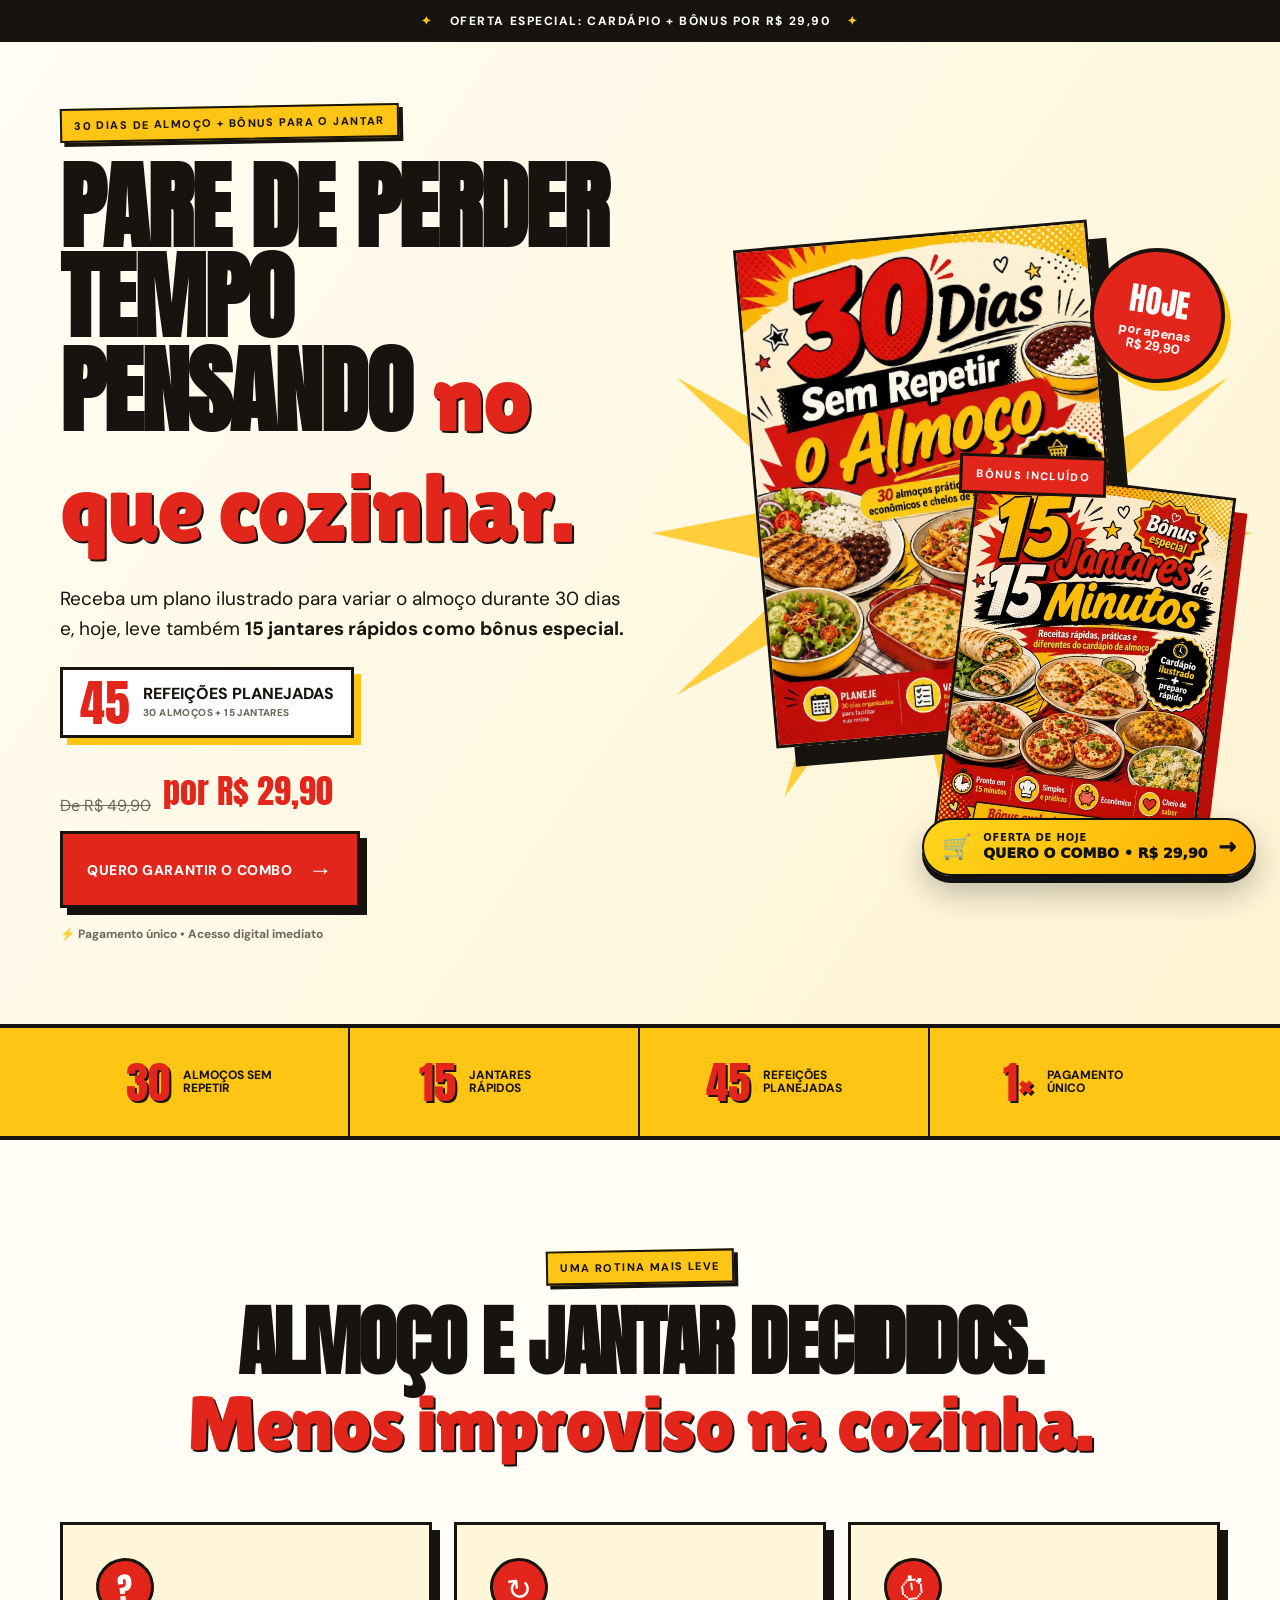
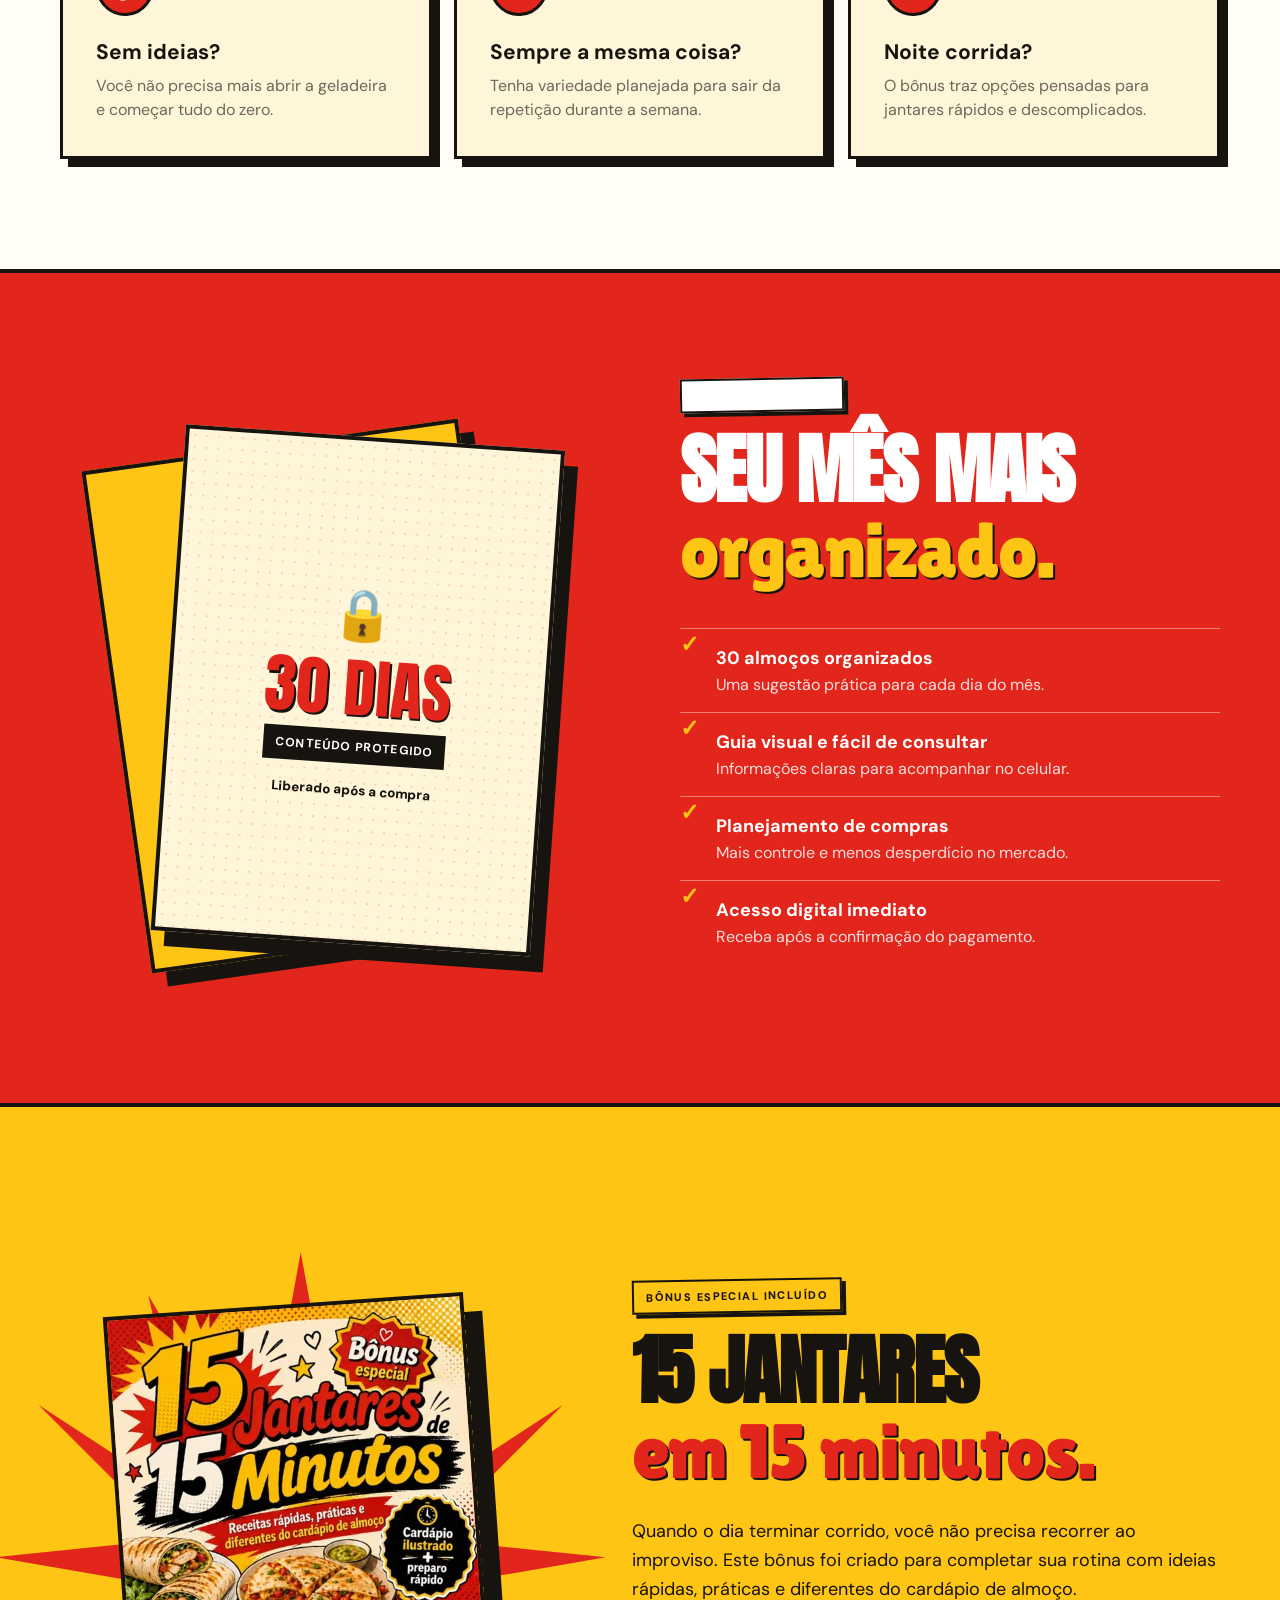
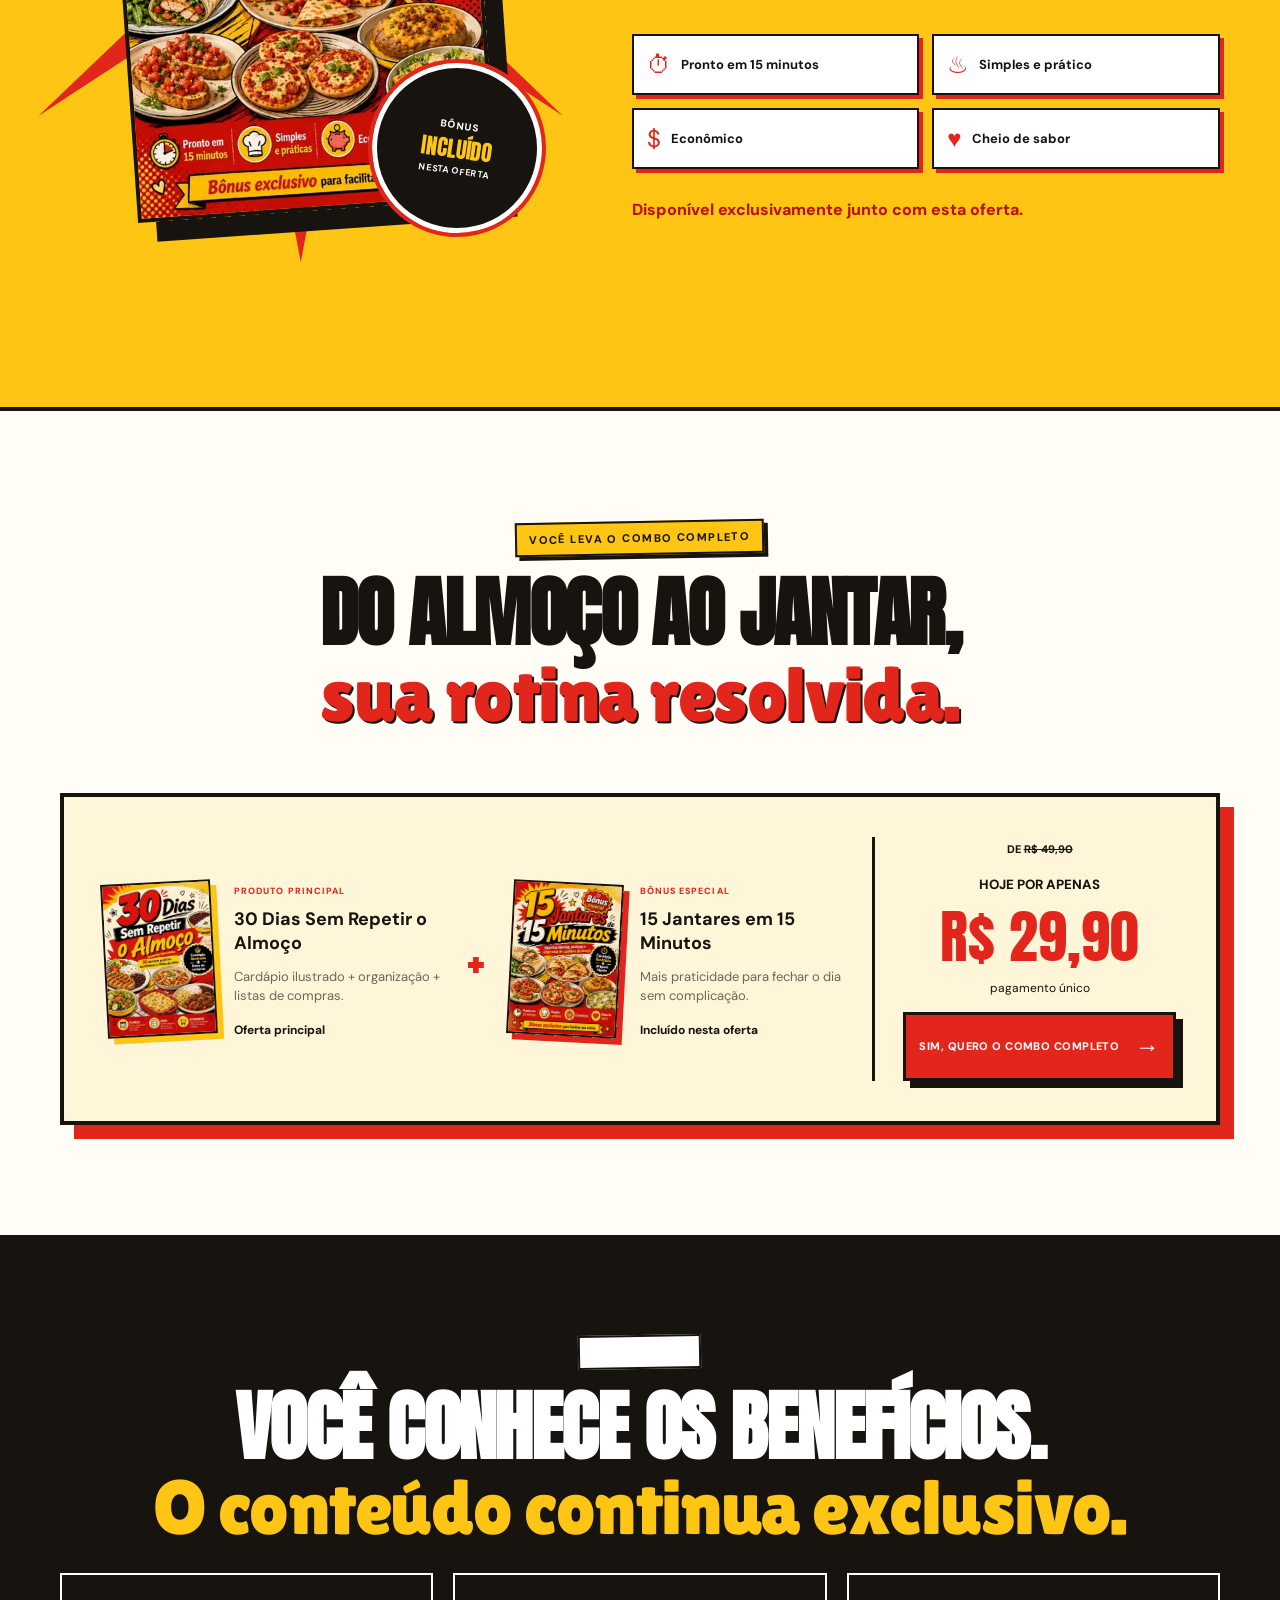
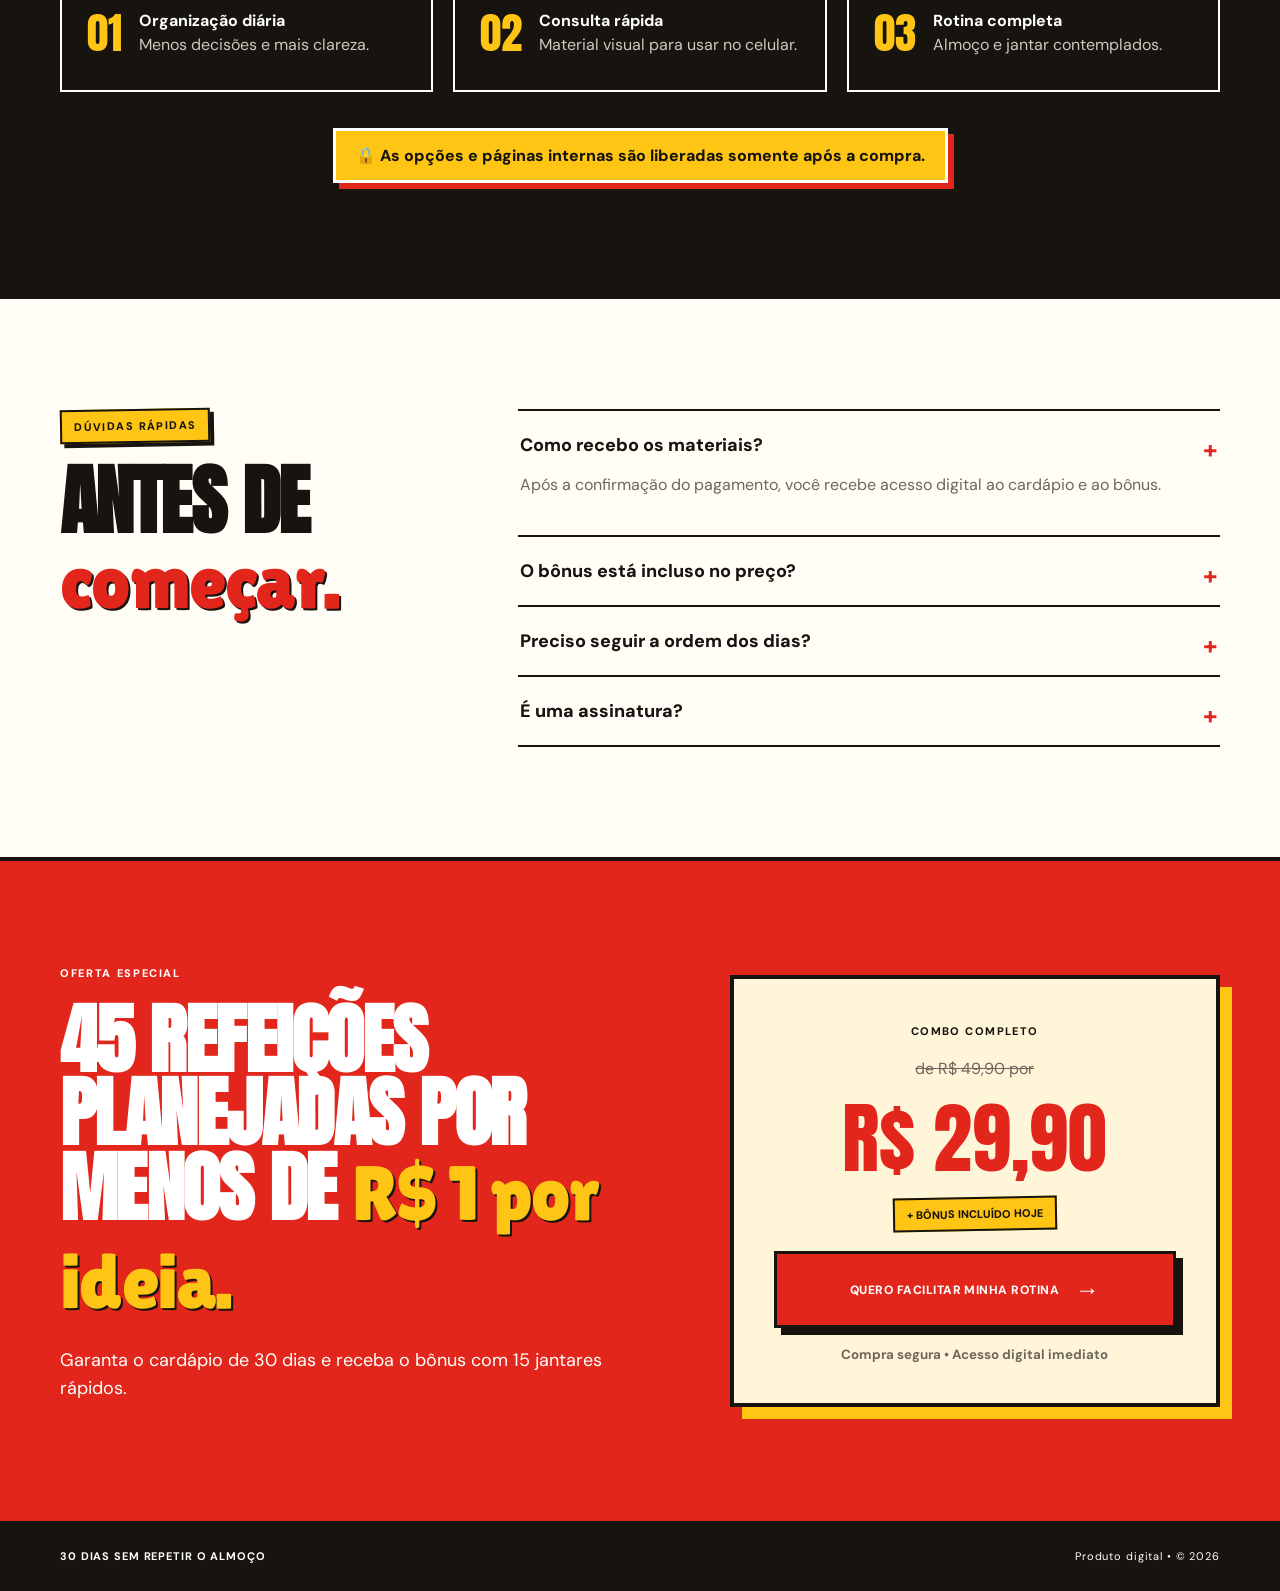
==== commit 935f740e: "Update index.html" ====
--- a/index.html
+++ b/index.html
@@ -2,7 +2,7 @@
 <html lang="pt-BR"><head>
   <meta charset="UTF-8">
   <meta name="viewport" content="width=device-width,initial-scale=1">
-  <meta name="description" content="30 almoços sem repetir + bônus especial com 15 jantares em 15 minutos por R$ 19,90.">
+  <meta name="description" content="30 almoços sem repetir + bônus especial com 15 jantares em 15 minutos por R$ 29,90.">
   <meta name="theme-color" content="#e3261b">
   <title>30 Dias Sem Repetir o Almoço + Bônus Especial</title>
   <link rel="preload" href="assets/dm-sans-latin.woff2" as="font" type="font/woff2" crossorigin="">
@@ -67,7 +67,7 @@
   </script>
 
 <main>
-  <div class="topbar"><span>✦</span> OFERTA ESPECIAL: CARDÁPIO + BÔNUS POR R$ 19,90 <span>✦</span></div>
+  <div class="topbar"><span>✦</span> OFERTA ESPECIAL: CARDÁPIO + BÔNUS POR R$ 29,90 <span>✦</span></div>
 
   <section class="hero">
     <div class="shell hero-grid">
@@ -76,7 +76,7 @@
         <h1>Pare de perder tempo pensando <em>no que cozinhar.</em></h1>
         <p class="lead">Receba um plano ilustrado para variar o almoço durante 30 dias e, hoje, leve também <strong>15 jantares rápidos como bônus especial.</strong></p>
         <div class="bundle-pill"><b>45</b><span>refeições planejadas<br><small>30 almoços + 15 jantares</small></span></div>
-        <div class="price-line"><span>De R$ 49,90</span><strong>por R$ 19,90</strong></div>
+        <div class="price-line"><span>De R$ 49,90</span><strong>por R$ 29,90</strong></div>
         <a class="cta" href="https://pay.kiwify.com.br/rlN2zSh" target="" rel="noreferrer">QUERO GARANTIR O COMBO <span>→</span></a>
         <p class="microcopy">⚡ Pagamento único • Acesso digital imediato</p>
       </div>
@@ -84,7 +84,7 @@
         <div class="burst"></div>
         <figure class="product main-product"><img src="assets/cardapio-30-dias.webp" srcset="assets/cardapio-30-dias-480.webp 480w, assets/cardapio-30-dias.webp 827w" sizes="(max-width:620px) 250px, 355px" width="827" height="1170" fetchpriority="high" decoding="async" alt="Capa do Cardápio 30 Dias Sem Repetir o Almoço"></figure>
         <figure class="product bonus-product"><span class="gift-label">BÔNUS INCLUÍDO</span><img src="assets/bonus-15-jantares.webp" srcset="assets/bonus-15-jantares-480.webp 480w, assets/bonus-15-jantares.webp 849w" sizes="(max-width:620px) 175px, 260px" width="849" height="1200" decoding="async" alt="Capa do bônus 15 Jantares de 15 Minutos"></figure>
-        <div class="today-sticker"><b>HOJE</b><span>por apenas<br>R$ 19,90</span></div>
+        <div class="today-sticker"><b>HOJE</b><span>por apenas<br>R$ 29,90</span></div>
       </div>
     </div>
   </section>
@@ -117,7 +117,7 @@
       <div class="bundle-item"><img src="assets/cardapio-30-dias-480.webp" width="480" height="679" loading="lazy" decoding="async" alt="Cardápio principal"><div><small>PRODUTO PRINCIPAL</small><h3>30 Dias Sem Repetir o Almoço</h3><p>Cardápio ilustrado + organização + listas de compras.</p><strong>Oferta principal</strong></div></div>
       <div class="plus">+</div>
       <div class="bundle-item bonus"><img src="assets/bonus-15-jantares-480.webp" width="480" height="678" loading="lazy" decoding="async" alt="Bônus de jantares"><div><small>BÔNUS ESPECIAL</small><h3>15 Jantares em 15 Minutos</h3><p>Mais praticidade para fechar o dia sem complicação.</p><strong>Incluído nesta oferta</strong></div></div>
-      <div class="bundle-total"><span>DE <s>R$ 49,90</s></span><small>HOJE POR APENAS</small><b>R$ 19,90</b><p>pagamento único</p><a class="cta" href="https://pay.kiwify.com.br/rlN2zSh" target="" rel="noreferrer">SIM, QUERO O COMBO COMPLETO <span>→</span></a></div>
+      <div class="bundle-total"><span>DE <s>R$ 49,90</s></span><small>HOJE POR APENAS</small><b>R$ 29,90</b><p>pagamento único</p><a class="cta" href="https://pay.kiwify.com.br/rlN2zSh" target="" rel="noreferrer">SIM, QUERO O COMBO COMPLETO <span>→</span></a></div>
     </div>
   </section>
 
@@ -125,14 +125,14 @@
 
   <section class="faq shell section"><div><div class="section-kicker">DÚVIDAS RÁPIDAS</div><h2>Antes de<br><em>começar.</em></h2></div><div class="questions"><details open=""><summary>Como recebo os materiais?</summary><p>Após a confirmação do pagamento, você recebe acesso digital ao cardápio e ao bônus.</p></details><details><summary>O bônus está incluso no preço?</summary><p>Sim. Nesta oferta, o guia “15 Jantares em 15 Minutos” vai incluído sem custo adicional.</p></details><details><summary>Preciso seguir a ordem dos dias?</summary><p>Não. Você pode adaptar o planejamento à rotina e às preferências da sua casa.</p></details><details><summary>É uma assinatura?</summary><p>Não. O pagamento é feito uma única vez.</p></details></div></section>
 
-  <section class="final-cta"><div class="shell final-grid"><div><span class="last-badge">OFERTA ESPECIAL</span><h2>45 refeições planejadas por menos de <em>R$ 1 por ideia.</em></h2><p>Garanta o cardápio de 30 dias e receba o bônus com 15 jantares rápidos.</p></div><div class="buy-box"><span>COMBO COMPLETO</span><div class="old-price">de R$ 49,90 por</div><div class="buy-price">R$ 19,90</div><div class="bonus-included">+ BÔNUS INCLUÍDO HOJE</div><a class="cta" href="https://pay.kiwify.com.br/rlN2zSh" target="" rel="noreferrer">QUERO FACILITAR MINHA ROTINA <b>→</b></a><small>Compra segura • Acesso digital imediato</small></div></div></section>
+  <section class="final-cta"><div class="shell final-grid"><div><span class="last-badge">OFERTA ESPECIAL</span><h2>45 refeições planejadas por menos de <em>R$ 1 por ideia.</em></h2><p>Garanta o cardápio de 30 dias e receba o bônus com 15 jantares rápidos.</p></div><div class="buy-box"><span>COMBO COMPLETO</span><div class="old-price">de R$ 49,90 por</div><div class="buy-price">R$ 29,90</div><div class="bonus-included">+ BÔNUS INCLUÍDO HOJE</div><a class="cta" href="https://pay.kiwify.com.br/rlN2zSh" target="" rel="noreferrer">QUERO FACILITAR MINHA ROTINA <b>→</b></a><small>Compra segura • Acesso digital imediato</small></div></div></section>
 
   <footer><div class="shell"><b>30 DIAS SEM REPETIR O ALMOÇO</b><span>Produto digital • © 2026</span></div></footer>
 </main>
 
-  <a class="floating-buy-cta" href="https://pay.kiwify.com.br/rlN2zSh" target="_self" rel="noreferrer" aria-label="Comprar o combo completo por R$ 19,90">
+  <a class="floating-buy-cta" href="https://pay.kiwify.com.br/rlN2zSh" target="_self" rel="noreferrer" aria-label="Comprar o combo completo por R$ 29,90">
     <span class="floating-buy-cta-icon" aria-hidden="true">🛒</span>
-    <span class="floating-buy-cta-copy"><small>OFERTA DE HOJE</small><strong>QUERO O COMBO • R$ 19,90</strong></span>
+    <span class="floating-buy-cta-copy"><small>OFERTA DE HOJE</small><strong>QUERO O COMBO • R$ 29,90</strong></span>
     <span class="floating-buy-cta-arrow" aria-hidden="true">→</span>
   </a>
 
--- a/style.css
+++ b/style.css
@@ -1,5 +1,9 @@
-@import url('https://fonts.googleapis.com/css2?family=Anton&family=DM+Sans:wght@400;600;700;800&family=Lilita+One&display=swap');
+@font-face{font-family:"Anton";font-style:normal;font-weight:400;font-display:swap;src:url("assets/anton-latin.woff2") format("woff2")}
+@font-face{font-family:"DM Sans";font-style:normal;font-weight:400 800;font-display:swap;src:url("assets/dm-sans-latin.woff2") format("woff2")}
+@font-face{font-family:"Lilita One";font-style:normal;font-weight:400;font-display:swap;src:url("assets/lilita-one-latin.woff2") format("woff2")}
+img{height:auto}
 :root{--red:#e3261b;--red-dark:#b9100a;--yellow:#ffc515;--ink:#17130f;--cream:#fff5d9;--paper:#fffdf5;--muted:#6f665c}*{box-sizing:border-box}html{scroll-behavior:smooth}body{margin:0;background:var(--paper);color:var(--ink);font-family:"DM Sans",sans-serif}main{overflow:hidden}.shell{width:min(1160px,calc(100% - 40px));margin:auto}.topbar{background:var(--ink);color:#fff;text-align:center;font-size:12px;font-weight:900;letter-spacing:.13em;padding:13px}.topbar span{color:var(--yellow);margin:0 12px}.hero{background:linear-gradient(125deg,#fffdf5 0%,#fff4d2 100%);border-bottom:4px solid var(--ink)}.hero-grid{min-height:780px;display:grid;grid-template-columns:1.04fr .96fr;align-items:center;gap:45px;padding-block:64px}.eyebrow,.section-kicker{display:inline-block;background:var(--yellow);border:2px solid var(--ink);box-shadow:4px 4px 0 var(--ink);padding:8px 12px;font-size:11px;font-weight:900;letter-spacing:.13em;transform:rotate(-1deg)}.section-kicker.light{background:#fff}h1,h2{font-family:"Anton",sans-serif;text-transform:uppercase;line-height:.94;letter-spacing:-.02em;margin:22px 0}h1{font-size:clamp(62px,7.5vw,104px)}h2{font-size:clamp(48px,6vw,78px)}h1 em,h2 em{font:400 1em "Lilita One",sans-serif;color:var(--red);text-transform:none;text-shadow:2px 2px 0 var(--ink)}.lead{font-size:19px;line-height:1.55;max-width:600px}.bundle-pill{display:flex;align-items:center;width:max-content;background:#fff;border:3px solid var(--ink);box-shadow:7px 7px 0 var(--yellow);margin:24px 0;padding:10px 17px;gap:13px}.bundle-pill b{font:50px/.9 "Anton";color:var(--red)}.bundle-pill span{font-weight:900;line-height:1.05;text-transform:uppercase}.bundle-pill small{font-size:10px;color:var(--muted);letter-spacing:.04em}.price-line{display:flex;align-items:end;gap:12px;margin:27px 0 15px}.price-line>span{text-decoration:line-through;color:var(--muted)}.price-line strong{font:34px "Anton";color:var(--red)}.cta{display:flex;align-items:center;justify-content:center;gap:16px;width:fit-content;max-width:100%;background:var(--red);color:#fff;text-decoration:none;font-size:14px;font-weight:900;letter-spacing:.04em;padding:20px 24px;border:3px solid var(--ink);box-shadow:7px 7px 0 var(--ink);transition:.18s}.cta:hover{transform:translate(4px,4px);box-shadow:3px 3px 0 var(--ink)}.cta span,.cta b{font-size:24px}.microcopy{font-size:12px;font-weight:700;color:var(--muted);margin:18px 0}.product-stack{height:680px;position:relative;display:flex;align-items:center;justify-content:center}.burst{position:absolute;width:600px;height:600px;background:var(--yellow);clip-path:polygon(50% 0,58% 34%,78% 7%,70% 39%,96% 24%,74% 45%,100% 50%,74% 56%,96% 77%,69% 62%,78% 94%,58% 67%,50% 100%,42% 67%,22% 94%,31% 62%,4% 77%,26% 56%,0 50%,26% 45%,4% 24%,31% 39%,22% 7%,42% 34%);opacity:.82}.product{position:absolute;margin:0}.product img{display:block;width:100%;border:3px solid var(--ink)}.main-product{width:355px;left:13%;top:6%;transform:rotate(-5deg);z-index:2}.main-product img{box-shadow:18px 20px 0 var(--ink)}.bonus-product{width:260px;right:1%;bottom:4%;transform:rotate(7deg);z-index:3}.bonus-product img{box-shadow:13px 14px 0 var(--red-dark)}.gift-label{position:absolute;top:-18px;left:-18px;z-index:4;background:var(--red);color:#fff;border:3px solid var(--ink);padding:10px 14px;font-weight:900;font-size:11px;letter-spacing:.12em;transform:rotate(-5deg)}.today-sticker{position:absolute;right:-5px;top:8%;z-index:5;width:135px;height:135px;border-radius:50%;background:var(--red);color:#fff;border:4px solid var(--ink);box-shadow:7px 7px 0 var(--yellow);display:flex;flex-direction:column;align-items:center;justify-content:center;transform:rotate(9deg);text-align:center}.today-sticker b{font:32px "Anton"}.today-sticker span{font-size:13px;font-weight:900;line-height:1.05}.proof-bar{background:var(--yellow);border-bottom:4px solid var(--ink)}.proof-grid{display:grid;grid-template-columns:repeat(4,1fr)}.proof-grid>div{display:flex;align-items:center;justify-content:center;gap:13px;padding:20px;border-right:2px solid var(--ink)}.proof-grid>div:last-child{border:0}.proof-grid b{font:45px "Anton";color:var(--red);text-shadow:2px 2px 0 var(--ink)}.proof-grid span{max-width:100px;font-weight:900;font-size:12px;line-height:1.08;text-transform:uppercase}.section{padding:110px 0}.pain{text-align:center}.pain-grid{display:grid;grid-template-columns:repeat(3,1fr);gap:22px;margin-top:55px;text-align:left}.pain-grid article{background:var(--cream);border:3px solid var(--ink);padding:33px;box-shadow:8px 8px 0 var(--ink)}.pain-grid article>span{display:grid;place-items:center;width:58px;height:58px;background:var(--red);color:#fff;border:3px solid var(--ink);border-radius:50%;font:30px "Anton";transform:rotate(-6deg)}.pain-grid h3{font-size:21px;margin:22px 0 8px}.pain-grid p{color:var(--muted);line-height:1.55;margin:0}.inside{background:var(--red);color:#fff;border-block:4px solid var(--ink);padding:105px 0}.inside-grid{display:grid;grid-template-columns:1fr 1fr;align-items:center;gap:80px}.inside h2 em{color:var(--yellow)}.locked-preview{height:590px;position:relative;display:grid;place-items:center}.sheet{position:absolute;width:380px;max-width:78%;aspect-ratio:3/4;border:4px solid var(--ink);box-shadow:14px 15px 0 var(--ink);display:flex;flex-direction:column;align-items:center;justify-content:center;text-align:center}.sheet-back{background:var(--yellow);color:var(--ink);font:24px "Anton";letter-spacing:.07em;transform:rotate(-8deg) translate(-26px,4px)}.sheet-front{background:var(--cream);color:var(--ink);transform:rotate(4deg) translate(28px);background-image:radial-gradient(rgba(227,38,27,.18) 1.5px,transparent 1.5px);background-size:12px 12px}.sheet-front>span{font-size:50px}.sheet-front b{font:64px/.9 "Anton";color:var(--red);text-shadow:2px 2px 0 var(--ink);margin:12px}.sheet-front strong{background:var(--ink);color:#fff;padding:9px 12px;font-size:12px;letter-spacing:.1em}.sheet-front small{font-weight:900;margin-top:18px}.check-list{list-style:none;padding:0;margin:34px 0}.check-list li{position:relative;border-top:1px solid rgba(255,255,255,.4);padding:17px 0 17px 36px;display:grid;gap:4px}.check-list li:before{content:"✓";position:absolute;left:0;color:var(--yellow);font-size:23px;font-weight:900}.check-list b{font-size:18px}.check-list span{opacity:.85}.bonus-section{background:var(--yellow);border-bottom:4px solid var(--ink);padding:105px 0;position:relative}.bonus-grid{display:grid;grid-template-columns:.9fr 1.1fr;align-items:center;gap:90px}.bonus-art{height:690px;display:grid;place-items:center;position:relative}.bonus-rays{position:absolute;width:610px;height:610px;background:var(--red);clip-path:polygon(50% 0,57% 38%,75% 7%,67% 42%,93% 25%,71% 47%,100% 50%,71% 55%,93% 76%,67% 59%,75% 93%,57% 63%,50% 100%,43% 63%,25% 93%,33% 59%,7% 76%,29% 55%,0 50%,29% 47%,7% 25%,33% 42%,25% 7%,43% 38%)}.bonus-art img{position:relative;width:390px;max-width:75%;border:4px solid var(--ink);box-shadow:18px 20px 0 var(--ink);transform:rotate(-4deg)}.free-tag{position:absolute;right:0;bottom:10%;width:170px;height:170px;background:var(--ink);color:#fff;border:5px solid #fff;outline:4px solid var(--red);border-radius:50%;display:flex;flex-direction:column;align-items:center;justify-content:center;transform:rotate(8deg);z-index:2}.free-tag span{font-size:10px;font-weight:900;letter-spacing:.12em}.free-tag b{text-decoration:line-through;color:#bbb}.free-tag strong{color:var(--yellow);font:22px "Anton"}.bonus-copy h2 em{color:var(--red)}.bonus-lead{font-size:18px;line-height:1.6}.bonus-benefits{display:grid;grid-template-columns:1fr 1fr;gap:13px;margin:30px 0}.bonus-benefits>div{background:#fff;border:2px solid var(--ink);padding:13px;display:flex;align-items:center;gap:10px;box-shadow:4px 4px 0 var(--red)}.bonus-benefits span{font-size:24px;color:var(--red)}.bonus-benefits b{font-size:13px}.exclusive-note{font-weight:900;color:var(--red-dark)}.bundle{text-align:center}.bundle-card{background:var(--cream);border:4px solid var(--ink);box-shadow:14px 14px 0 var(--red);padding:40px;margin-top:55px;display:grid;grid-template-columns:1fr auto 1fr .9fr;align-items:center;gap:25px;text-align:left}.bundle-item{display:grid;grid-template-columns:110px 1fr;gap:20px;align-items:center}.bundle-item img{width:110px;border:2px solid var(--ink);box-shadow:6px 6px 0 var(--yellow);transform:rotate(-3deg)}.bundle-item.bonus img{transform:rotate(3deg);box-shadow:6px 6px 0 var(--red)}.bundle-item small{font-size:9px;font-weight:900;letter-spacing:.12em;color:var(--red)}.bundle-item h3{font-size:18px;margin:8px 0}.bundle-item p{font-size:13px;color:var(--muted);line-height:1.4}.bundle-item strong{font-size:12px}.plus{font:50px "Anton";color:var(--red)}.bundle-total{border-left:3px solid var(--ink);padding-left:28px;text-align:center}.bundle-total>span{font-size:11px;font-weight:900}.bundle-total small{display:block;margin-top:18px;font-weight:900}.bundle-total>b{display:block;font:58px "Anton";color:var(--red)}.bundle-total p{margin:0 0 16px;font-size:12px}.bundle-total .cta{font-size:11px;padding:16px 12px;width:100%}.protected{background:var(--ink);color:#fff;text-align:center;padding:100px 0}.protected h2 em{color:var(--yellow)}.feature-grid{display:grid;grid-template-columns:repeat(3,1fr);gap:20px}.feature-grid>div{border:2px solid #fff;padding:25px;text-align:left;display:flex;align-items:center;gap:17px}.feature-grid b{font:43px "Anton";color:var(--yellow)}.feature-grid span{display:grid;color:#cfc8be;gap:3px}.feature-grid strong{color:#fff}.confidential{display:inline-block;background:var(--yellow);color:var(--ink);border:3px solid #fff;box-shadow:6px 6px 0 var(--red);padding:14px 20px;margin-top:36px;font-weight:900}.faq{display:grid;grid-template-columns:.7fr 1.3fr;gap:80px}.questions details{border-top:2px solid var(--ink);padding:22px 2px}.questions details:last-child{border-bottom:2px solid var(--ink)}summary{font-size:18px;font-weight:900;cursor:pointer;list-style:none}summary:after{content:"+";float:right;color:var(--red);font-size:25px}.questions p{color:var(--muted);line-height:1.55}.final-cta{background:var(--red);color:#fff;border-top:4px solid var(--ink);padding:100px 0}.final-grid{display:grid;grid-template-columns:1.1fr .9fr;align-items:center;gap:70px}.final-cta h2 em{color:var(--yellow)}.final-cta p{font-size:18px;line-height:1.55}.last-badge{font-size:11px;font-weight:900;letter-spacing:.15em}.buy-box{background:var(--cream);color:var(--ink);border:4px solid var(--ink);box-shadow:12px 12px 0 var(--yellow);padding:40px;text-align:center}.buy-box>span{font-size:11px;font-weight:900;letter-spacing:.13em}.old-price{text-decoration:line-through;color:var(--muted);margin-top:18px}.buy-price{font:78px "Anton";color:var(--red)}.bonus-included{background:var(--yellow);border:2px solid var(--ink);display:inline-block;padding:8px 12px;font-size:11px;font-weight:900;margin-bottom:20px;transform:rotate(-1deg)}.buy-box .cta{width:100%;font-size:12px}.buy-box small{display:block;margin-top:18px;color:var(--muted);font-weight:700}footer{background:var(--ink);color:#fff;padding:28px}footer .shell{display:flex;justify-content:space-between;gap:20px;font-size:11px;letter-spacing:.08em}
 @media(max-width:950px){.hero-grid,.inside-grid,.bonus-grid,.final-grid{grid-template-columns:1fr}.hero-copy,.inside-grid>div:last-child,.bonus-copy{text-align:center}.lead{margin-inline:auto}.bundle-pill,.price-line,.cta{margin-inline:auto}.product-stack{height:680px;max-width:620px;width:100%;margin:auto}.proof-grid{grid-template-columns:1fr 1fr}.proof-grid>div:nth-child(2){border-right:0}.bundle-card{grid-template-columns:1fr 1fr}.bundle-total{grid-column:1/-1;border-left:0;border-top:3px solid var(--ink);padding:25px 0 0}.faq{grid-template-columns:1fr;gap:30px}.bonus-art{height:650px}.bonus-benefits{text-align:left}}
 @media(max-width:620px){.shell{width:min(100% - 28px,1160px)}.topbar{font-size:9px}.topbar span{display:none}.hero-grid{padding:50px 0}h1{font-size:56px}.lead{font-size:17px}.bundle-pill{width:100%;justify-content:center}.product-stack{height:500px}.burst{width:420px;height:420px}.main-product{width:250px;left:5%}.bonus-product{width:175px;right:1%;bottom:5%}.today-sticker{width:105px;height:105px;right:-5px}.today-sticker b{font-size:25px}.today-sticker span{font-size:10px}.proof-grid{grid-template-columns:1fr}.proof-grid>div{border-right:0;border-bottom:2px solid var(--ink);padding:12px}.section,.inside,.bonus-section,.protected,.final-cta{padding:78px 0}.pain-grid{grid-template-columns:1fr}.inside h2,.bonus-copy h2,.protected h2,.final-cta h2,.bundle h2{font-size:46px}.locked-preview{height:470px}.sheet{width:290px}.sheet-front b{font-size:48px}.bonus-art{height:510px}.bonus-rays{width:430px;height:430px}.bonus-art img{width:285px}.free-tag{width:125px;height:125px;right:-2%;bottom:8%}.free-tag strong{font-size:17px}.bonus-benefits{grid-template-columns:1fr}.bundle-card{grid-template-columns:1fr;padding:28px 20px}.bundle-item{grid-template-columns:90px 1fr}.bundle-item img{width:90px}.plus{text-align:center}.feature-grid{grid-template-columns:1fr}.confidential{font-size:11px}.buy-box{padding:30px 18px}.buy-price{font-size:65px}footer .shell{flex-direction:column;text-align:center}}
 .free-tag b{text-decoration:none;color:#fff;font-size:9px;letter-spacing:.08em}
+
